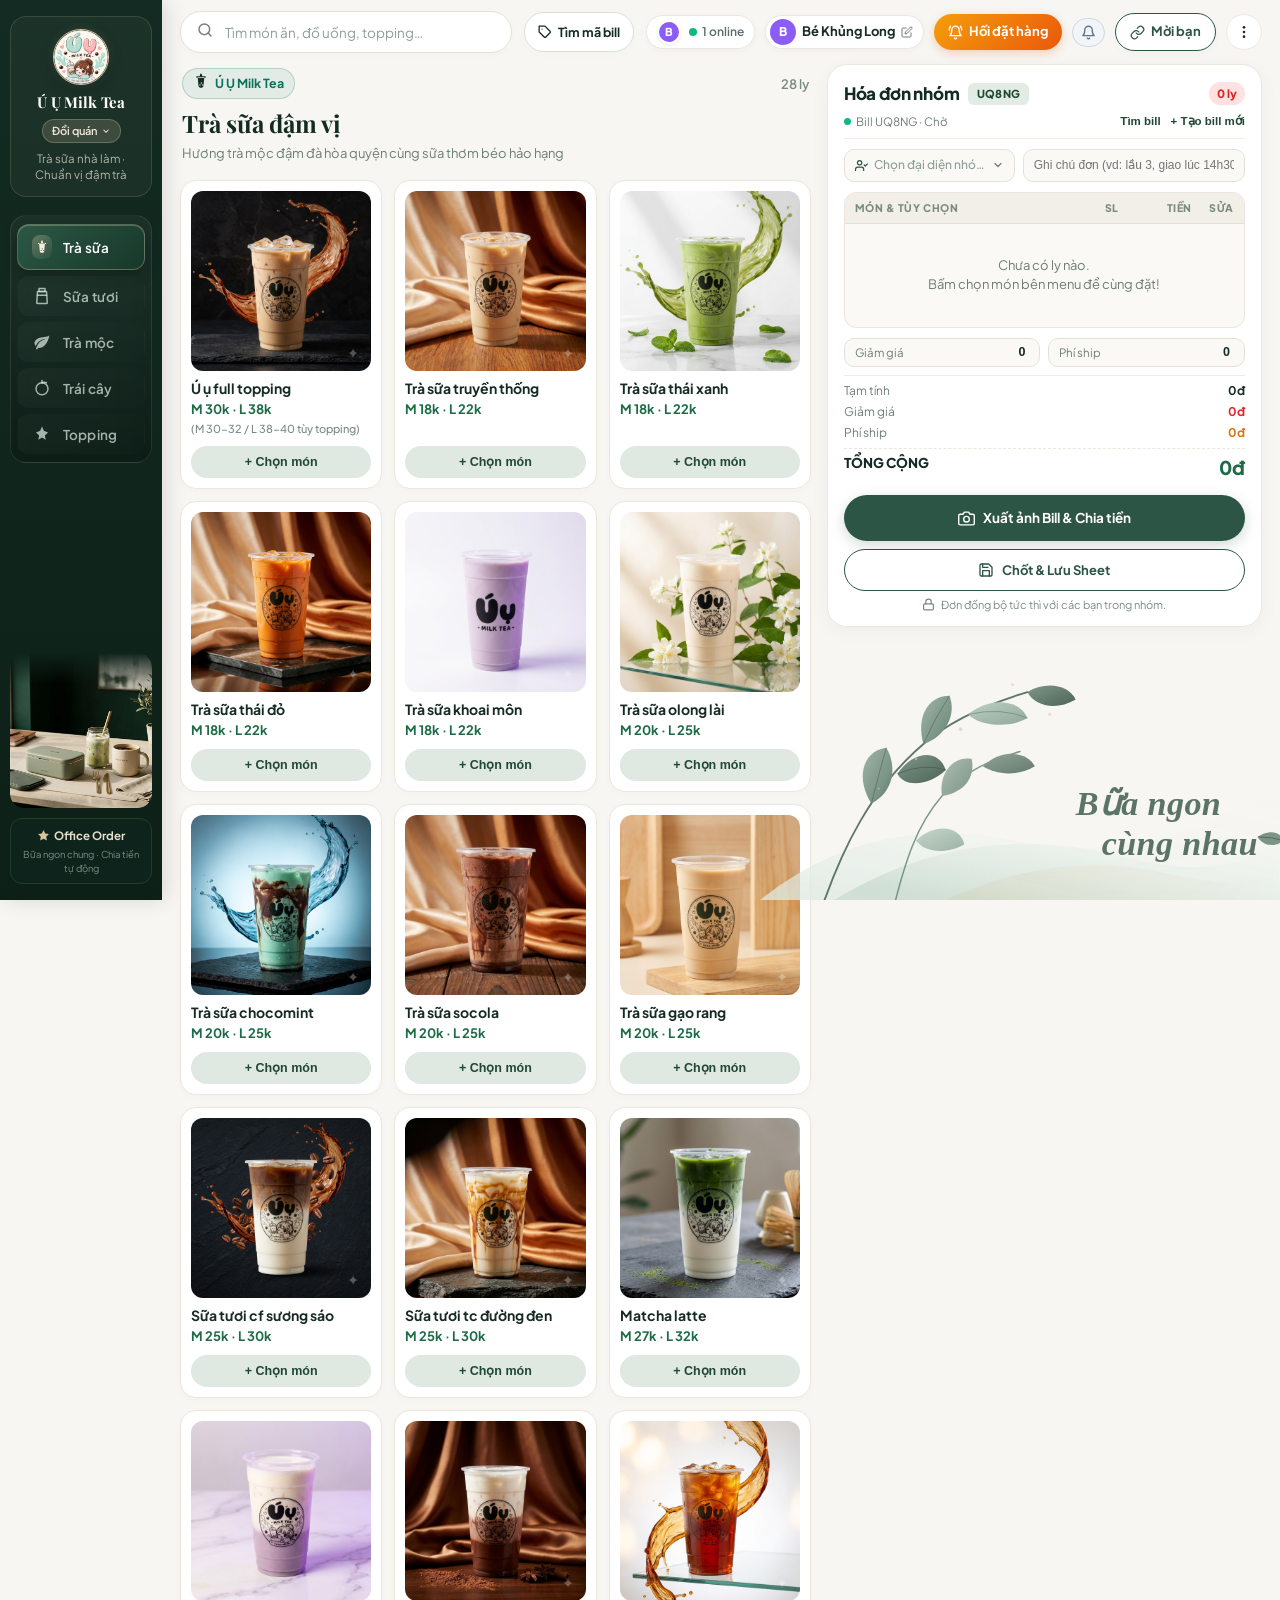
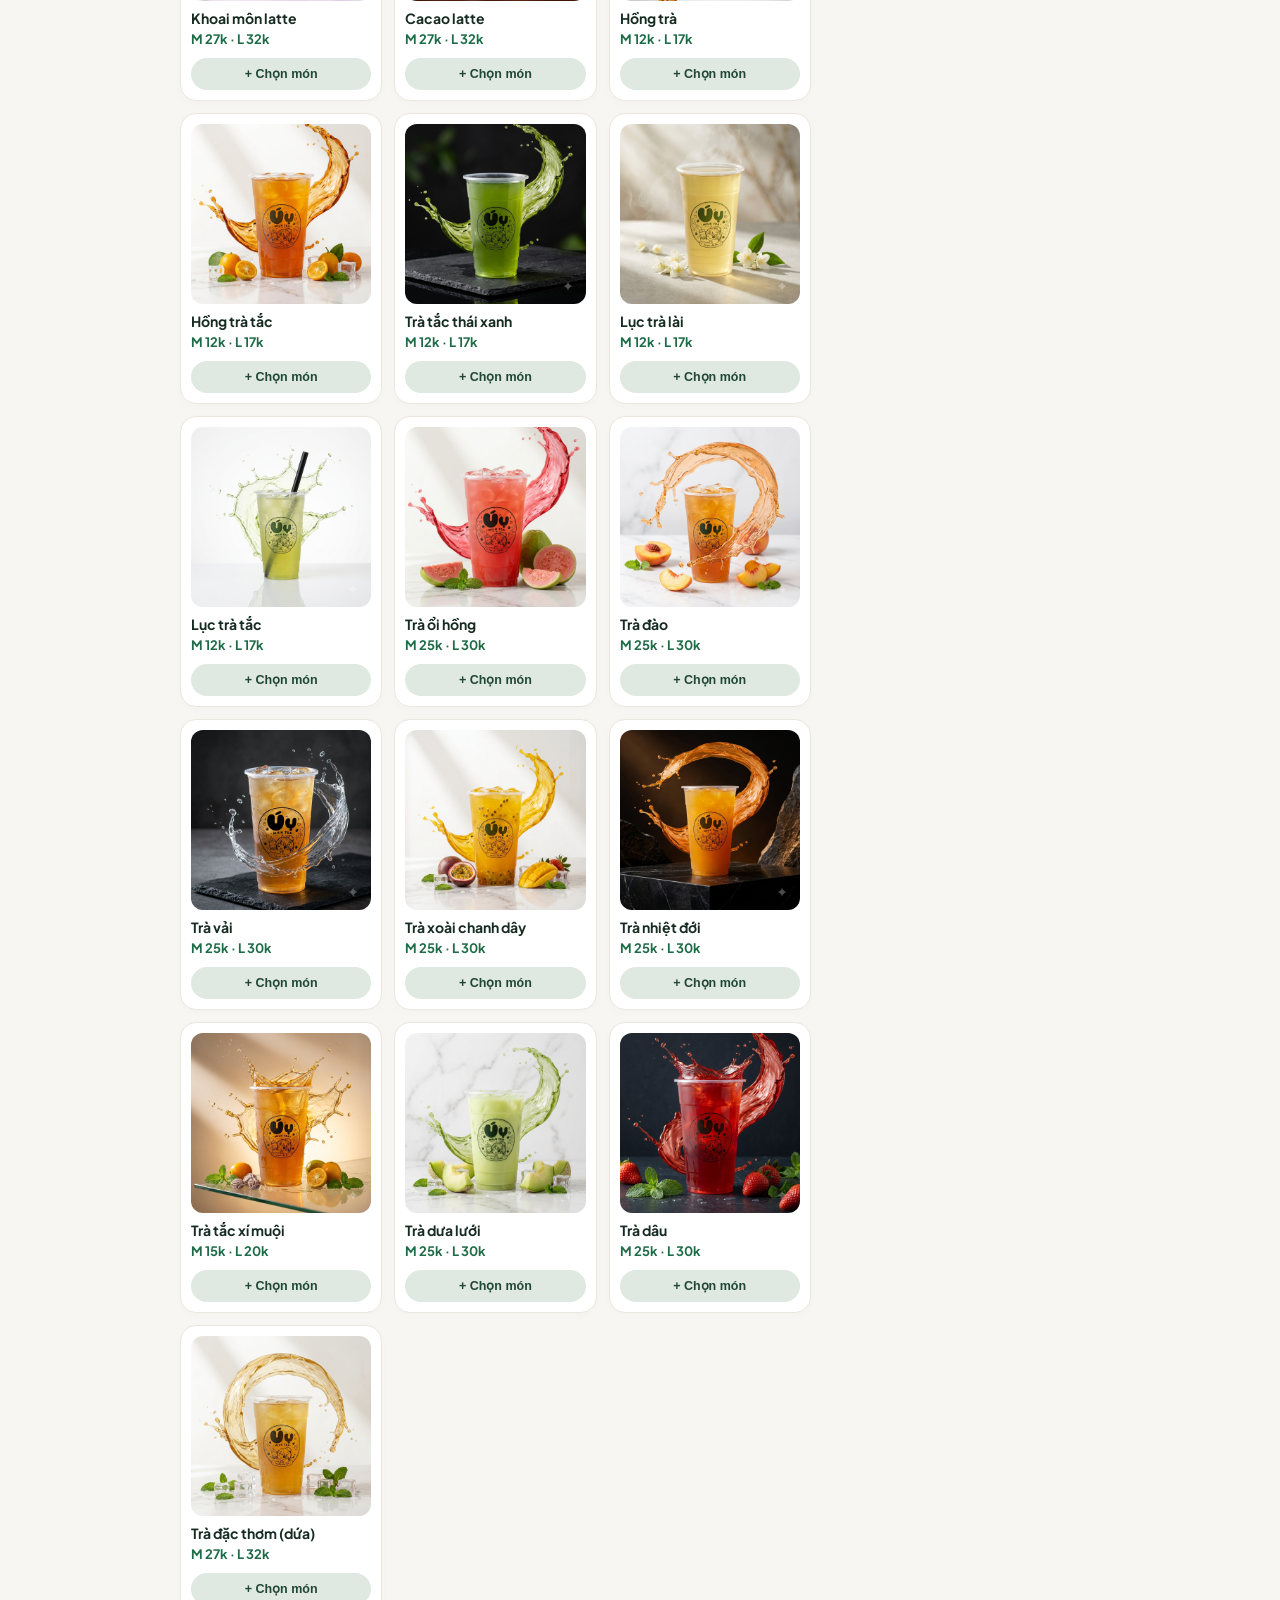
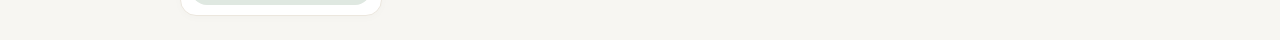
==== pos-live/index.html @ 8ae48e2a "feat(pos-live): stack multiple payment QR codes vertically at large scannable size in bill image" ====
<!doctype html>
<html lang="vi">
<head>
<meta charset="utf-8">
<meta name="viewport" content="width=device-width, initial-scale=1, maximum-scale=1, user-scalable=no, viewport-fit=cover">
<title>Office Order — Đặt Món Chung Nhóm Văn Phòng (Live)</title>
<meta name="description" content="Đặt món văn phòng chung nhóm realtime: cơm trưa, cà phê, trà sữa, chia tiền tự động, xuất hóa đơn ảnh.">
<meta name="theme-color" content="#132B22">
<meta name="mobile-web-app-capable" content="yes">
<meta name="apple-mobile-web-app-capable" content="yes">
<meta name="apple-mobile-web-app-status-bar-style" content="default">
<meta name="apple-mobile-web-app-title" content="Office Order">
<link rel="manifest" href="manifest.webmanifest">
<link rel="apple-touch-icon" sizes="180x180" href="assets/icons/apple-touch-icon.png">
<link rel="icon" href="assets/icons/icon-192.png" sizes="192x192" type="image/png">
<link rel="icon" href="assets/img/opt/logo.webp" type="image/webp">
<link rel="preconnect" href="https://fonts.googleapis.com">
<link rel="preconnect" href="https://fonts.gstatic.com" crossorigin>
<link href="https://fonts.googleapis.com/css2?family=Alex+Brush&family=Playfair+Display:ital,wght@0,600;0,700;1,500;1,600&family=Plus+Jakarta+Sans:wght@400;500;600;700;800&display=swap" rel="stylesheet">
<link rel="stylesheet" href="style.css">
</head>
<body>

<div class="luxury-app-root">
  <!-- 1. LEFT SIDEBAR (Dark Forest Pine Green) -->
  <aside class="luxury-sidebar" id="luxurySidebar">
    <!-- Brand / Real Logo Area -->
    <div class="sidebar-brand" id="btnOpenStoreSidebar" role="button" tabindex="0" title="Đổi quán hoặc tạo quán mới">
      <div class="brand-emblem" id="sidebarBrandEmblem">
        <img src="assets/img/opt/logo.webp" alt="Logo quán" class="real-logo-img" id="sidebarLogoImg">
        <span class="sidebar-emoji-icon" id="sidebarEmojiIcon" style="display:none"><svg width="24" height="24" viewBox="0 0 24 24" fill="none" stroke="currentColor" stroke-width="2" stroke-linecap="round" stroke-linejoin="round"><path d="M3 9l9-7 9 7v11a2 2 0 0 1-2 2H5a2 2 0 0 1-2-2z"/><polyline points="9 22 9 12 15 12 15 22"/></svg></span>
      </div>
      <div class="brand-info-wrap">
        <div class="brand-title-row">
          <span class="brand-name-text" id="sidebarStoreName">Ú Ụ Milk Tea</span>
        </div>
        <div class="brand-actions-row">
          <div class="brand-switch-pill" id="btnBrandSwitchPill" title="Chọn quán khác">
            <span>Đổi quán</span>
            <svg class="brand-switch-caret" width="10" height="10" viewBox="0 0 24 24" fill="none" stroke="currentColor" stroke-width="2.5"><path d="M6 9l6 6 6-6"/></svg>
          </div>
        </div>
        <div class="brand-cursive" id="sidebarStoreTagline">Trà sữa nhà làm</div>
      </div>
    </div>

    <!-- Category Navigation (Vertical Tabs - Topping at the bottom) -->
    <nav class="sidebar-tabs" id="tabs" role="tablist">
      <button class="v-tab is-active" data-cat="trasua" type="button" role="tab">
        <span class="v-tab-icon">
          <svg width="18" height="18" viewBox="0 0 24 24" fill="currentColor">
            <path d="M7 6l1.2 13.2c.1 1.5 1.4 2.8 3 2.8h1.6c1.6 0 2.9-1.3 3-2.8L17 6H7zm7.5 13a1 1 0 1 1 0-2 1 1 0 0 1 0 2zm-4 0a1 1 0 1 1 0-2 1 1 0 0 1 0 2zm2-3a1 1 0 1 1 0-2 1 1 0 0 1 0 2zM5 5h14v2H5V5zm8-4h-2l-1 4h4l-1-4z"/>
          </svg>
        </span>
        <span class="v-tab-text">Trà sữa</span>
      </button>
      <button class="v-tab" data-cat="suatuoi" type="button" role="tab">
        <span class="v-tab-icon">
          <svg width="18" height="18" viewBox="0 0 24 24" fill="none" stroke="currentColor" stroke-width="2" stroke-linecap="round" stroke-linejoin="round">
            <path d="M8 2h8v4H8z"/>
            <path d="M6 6h12l1 15a1 1 0 0 1-1 1H6a1 1 0 0 1-1-1L6 6z"/>
            <line x1="6" y1="11" x2="18" y2="11"/>
          </svg>
        </span>
        <span class="v-tab-text">Sữa tươi</span>
      </button>
      <button class="v-tab" data-cat="tra" type="button" role="tab">
        <span class="v-tab-icon">
          <svg width="18" height="18" viewBox="0 0 24 24" fill="currentColor">
            <path d="M17 8C8 10 5.9 16.17 3.82 21.34L5.71 22l1-2.3A4.49 4.49 0 0 0 8 20C19 20 22 3 22 3c-1 2-8 2.25-13 3.25S2 11.5 2 13.5s1.75 3.75 1.75 3.75C7 8 17 8 17 8z"/>
          </svg>
        </span>
        <span class="v-tab-text">Trà</span>
      </button>
      <button class="v-tab" data-cat="traitraicay" type="button" role="tab">
        <span class="v-tab-icon">
          <svg width="18" height="18" viewBox="0 0 24 24" fill="none" stroke="currentColor" stroke-width="2" stroke-linecap="round" stroke-linejoin="round">
            <circle cx="12" cy="13" r="8"/>
            <path d="M12 5V2"/>
            <path d="M12 5c2-1 4-1 6 0"/>
          </svg>
        </span>
        <span class="v-tab-text">Trái cây</span>
      </button>
      <button class="v-tab" data-cat="topping" type="button" role="tab">
        <span class="v-tab-icon">
          <svg width="18" height="18" viewBox="0 0 24 24" fill="currentColor">
            <path d="M12 2l2.4 5.6L20 10l-4.2 4 1.2 5.8-5-3-5 3 1.2-5.8L4 10l5.6-2.4L12 2z"/>
          </svg>
        </span>
        <span class="v-tab-text">Topping</span>
      </button>
    </nav>

    <!-- Sidebar Bottom Illustration & Promo Badge -->
    <div class="sidebar-bottom-area">
      <div class="sidebar-decor-cup" aria-hidden="true"></div>
      <div class="sidebar-promo-badge">
        <div class="promo-star">
          <svg width="13" height="13" viewBox="0 0 24 24" fill="#D8C49E">
            <polygon points="12 2 15.09 8.26 22 9.27 17 14.14 18.18 21.02 12 17.77 5.82 21.02 7 14.14 2 9.27 8.91 8.26 12 2"/>
          </svg>
          Office Order
        </div>
        <div class="promo-sub">Bữa ngon chung · Chia tiền tự động</div>
      </div>
    </div>
  </aside>

  <!-- 2. MAIN CONTAINER (Top bar + Center Menu + Right Bill + Botanical Art) -->
  <div class="luxury-main-wrapper">
    <!-- Top Bar -->
    <header class="luxury-topbar">
      <div class="topbar-left">
        <!-- Search Pill with SVG lens -->
        <div class="search-pill">
          <span class="search-icon">
            <svg width="16" height="16" viewBox="0 0 24 24" fill="none" stroke="currentColor" stroke-width="2.2" stroke-linecap="round" stroke-linejoin="round">
              <circle cx="11" cy="11" r="8"/>
              <line x1="21" y1="21" x2="16.65" y2="16.65"/>
            </svg>
          </span>
          <input id="search" type="search" placeholder="Tìm món ăn, đồ uống, topping…" autocomplete="off">
        </div>

        <button class="btn-bill-search-top" id="btnTopbarBillSearch" type="button" title="Tìm kiếm &amp; mở nhanh mã bill">
          <svg width="14" height="14" viewBox="0 0 24 24" fill="none" stroke="currentColor" stroke-width="2.2" stroke-linecap="round" stroke-linejoin="round"><path d="M20.59 13.41l-7.17 7.17a2 2 0 0 1-2.83 0L2 12V2h10l8.59 8.59a2 2 0 0 1 0 2.82z"/><line x1="7" y1="7" x2="7.01" y2="7"/></svg>
          <span>Tìm mã bill</span>
        </button>

        <!-- Watercolor leaf & Slogan -->
        <div class="topbar-slogan">
          <svg class="leaf-icon" viewBox="0 0 24 24" fill="currentColor" width="18" height="18">
            <path d="M12 2a10 10 0 1 0 10 10A10 10 0 0 0 12 2zm1 17.93V18a1 1 0 0 1-2 0v-1.07A8.006 8.006 0 0 1 4.07 10H5a1 1 0 0 1 0 2 6 6 0 0 0 6 6v1.93z"/>
          </svg>
          <em>Bữa ngon văn phòng · Đặt món cùng nhau</em>
        </div>
      </div>

      <div class="topbar-right">
        <!-- Presence Avatars -->
        <div class="presence-bar" id="presenceBar" title="Những người đang cùng đặt trong hóa đơn này">
          <div class="presence-avatars" id="presenceAvatars"></div>
          <div class="presence-status">
            <span class="pulse-dot"></span>
            <span id="presenceText">1 online</span>
          </div>
        </div>

        <!-- User Profile Badge (Click to edit name/color) -->
        <button class="profile-badge-btn" id="myProfileBtn" type="button" title="Đổi tên và màu đại diện của bạn">
          <span class="profile-avatar" id="myProfileAvatar">?</span>
          <span class="profile-name" id="myProfileName">Bạn</span>
          <svg class="profile-edit-icon" width="12" height="12" viewBox="0 0 24 24" fill="none" stroke="currentColor" stroke-width="2">
            <path d="M11 4H4a2 2 0 0 0-2 2v14a2 2 0 0 0 2 2h14a2 2 0 0 0 2-2v-7"/>
            <path d="M18.5 2.5a2.121 2.121 0 0 1 3 3L12 15l-4 1 1-4 9.5-9.5z"/>
          </svg>
        </button>

        <!-- Urge Order Broadcast Button -->
        <button class="btn btn-urge-top" id="btnUrgeTopbar" type="button" title="Chọn mẫu thoại & bắn loa hối mọi người chốt đơn gửi chủ quán">
          <svg width="15" height="15" viewBox="0 0 24 24" fill="none" stroke="currentColor" stroke-width="2.2" stroke-linecap="round" stroke-linejoin="round">
            <path d="M18 8A6 6 0 0 0 6 8c0 7-3 9-3 9h18s-3-2-3-9"/>
            <path d="M13.73 21a2 2 0 0 1-3.46 0"/>
            <path d="M2 8c0-2.2.7-4.3 2-6"/>
            <path d="M22 8a10 10 0 0 0-2-6"/>
          </svg>
          <span class="text" id="urgeTopbarText">Hối đặt hàng</span>
        </button>

        <!-- Web Notification Permission Button -->
        <button class="btn btn-notif-top" id="btnNotifTopbar" type="button" title="Bật thông báo trình duyệt khi không mở app">
          <svg width="15" height="15" viewBox="0 0 24 24" fill="none" stroke="currentColor" stroke-width="2.2" stroke-linecap="round" stroke-linejoin="round">
            <path d="M18 8A6 6 0 0 0 6 8c0 7-3 9-3 9h18s-3-2-3-9"/>
            <path d="M13.73 21a2 2 0 0 1-3.46 0"/>
          </svg>
          <span class="notif-top-label" id="notifTopbarText">Bật TB</span>
        </button>

        <!-- Share Bill Link with SVG -->
        <button class="btn btn-share" id="btnShare" type="button" title="Copy link để mời bạn bè cùng chọn món">
          <svg width="15" height="15" viewBox="0 0 24 24" fill="none" stroke="currentColor" stroke-width="2" stroke-linecap="round" stroke-linejoin="round">
            <path d="M10 13a5 5 0 0 0 7.54.54l3-3a5 5 0 0 0-7.07-7.07l-1.72 1.71"/>
            <path d="M14 11a5 5 0 0 0-7.54-.54l-3 3a5 5 0 0 0 7.07 7.07l1.71-1.71"/>
          </svg>
          <span class="text">Mời bạn</span>
        </button>

        <!-- More Actions menu -->
        <div class="menu-dropdown">
          <button class="btn btn-icon ghost" id="btnMoreMenu" type="button" title="Tùy chọn khác">
            <svg width="16" height="16" viewBox="0 0 24 24" fill="currentColor">
              <circle cx="12" cy="5" r="2"/><circle cx="12" cy="12" r="2"/><circle cx="12" cy="19" r="2"/>
            </svg>
          </button>
          <div class="dropdown-panel" id="moreDropdown" hidden>
            <button class="dropdown-item" id="btnMenuEditCurrentStore" type="button">
              <svg width="15" height="15" viewBox="0 0 24 24" fill="none" stroke="currentColor" stroke-width="2" stroke-linecap="round" stroke-linejoin="round" style="vertical-align:-2px;margin-right:6px;"><circle cx="12" cy="12" r="3"/><path d="M19.4 15a1.65 1.65 0 0 0 .33 1.82l.06.06a2 2 0 0 1 0 2.83 2 2 0 0 1-2.83 0l-.06-.06a1.65 1.65 0 0 0-1.82-.33 1.65 1.65 0 0 0-1 1.51V21a2 2 0 0 1-2 2 2 2 0 0 1-2-2v-.09A1.65 1.65 0 0 0 9 19.4a1.65 1.65 0 0 0-1.82.33l-.06.06a2 2 0 0 1-2.83 0 2 2 0 0 1 0-2.83l.06-.06a1.65 1.65 0 0 0 .33-1.82 1.65 1.65 0 0 0-1.51-1H3a2 2 0 0 1-2-2 2 2 0 0 1 2-2h.09A1.65 1.65 0 0 0 4.6 9a1.65 1.65 0 0 0-.33-1.82l-.06-.06a2 2 0 0 1 0-2.83 2 2 0 0 1 2.83 0l.06.06a1.65 1.65 0 0 0 1.82.33H9a1.65 1.65 0 0 0 1-1.51V3a2 2 0 0 1 2-2 2 2 0 0 1 2 2v.09a1.65 1.65 0 0 0 1 1.51 1.65 1.65 0 0 0 1.82-.33l.06-.06a2 2 0 0 1 2.83 0 2 2 0 0 1 0 2.83l-.06.06a1.65 1.65 0 0 0-.33 1.82V9a1.65 1.65 0 0 0 1.51 1H21a2 2 0 0 1 2 2 2 2 0 0 1-2 2h-.09a1.65 1.65 0 0 0-1.51 1z"/></svg>
              Cài đặt quán đang chọn
            </button>
            <button class="dropdown-item" id="btnMenuStores" type="button">
              <svg width="15" height="15" viewBox="0 0 24 24" fill="none" stroke="currentColor" stroke-width="2" stroke-linecap="round" stroke-linejoin="round" style="vertical-align:-2px;margin-right:6px;"><path d="M3 9l9-7 9 7v11a2 2 0 0 1-2 2H5a2 2 0 0 1-2-2z"/><polyline points="9 22 9 12 15 12 15 22"/></svg>
              Quán & Menu yêu thích
            </button>
            <button class="dropdown-item" id="btnMenuNew" type="button">
              <svg width="15" height="15" viewBox="0 0 24 24" fill="none" stroke="currentColor" stroke-width="2.2" stroke-linecap="round" stroke-linejoin="round" style="vertical-align:-2px;margin-right:6px;"><line x1="12" y1="5" x2="12" y2="19"/><line x1="5" y1="12" x2="19" y2="12"/></svg>
              Tạo bill mới
            </button>
            <button class="dropdown-item" id="btnMenuFindBill" type="button">
              <svg width="15" height="15" viewBox="0 0 24 24" fill="none" stroke="currentColor" stroke-width="2" stroke-linecap="round" stroke-linejoin="round" style="vertical-align:-2px;margin-right:6px;"><circle cx="11" cy="11" r="8"/><line x1="21" y1="21" x2="16.65" y2="16.65"/></svg>
              Tìm / Mở mã bill
            </button>
            <button class="dropdown-item" id="btnMenuHistory" type="button">
              <svg width="15" height="15" viewBox="0 0 24 24" fill="none" stroke="currentColor" stroke-width="2" stroke-linecap="round" stroke-linejoin="round" style="vertical-align:-2px;margin-right:6px;"><circle cx="12" cy="12" r="10"/><polyline points="12 6 12 12 16 14"/></svg>
              Lịch sử đơn máy này
            </button>
            <button class="dropdown-item" id="btnMenuNotifPerm" type="button">
              <svg width="15" height="15" viewBox="0 0 24 24" fill="none" stroke="currentColor" stroke-width="2" stroke-linecap="round" stroke-linejoin="round" style="vertical-align:-2px;margin-right:6px;"><path d="M18 8A6 6 0 0 0 6 8c0 7-3 9-3 9h18s-3-2-3-9"/><path d="M13.73 21a2 2 0 0 1-3.46 0"/></svg>
              <span id="menuNotifPermText">Bật thông báo ngoài app</span>
            </button>
            <button class="dropdown-item" id="btnMenuInstallPwa" type="button" hidden>
              <svg width="15" height="15" viewBox="0 0 24 24" fill="none" stroke="currentColor" stroke-width="2" stroke-linecap="round" stroke-linejoin="round" style="vertical-align:-2px;margin-right:6px;"><path d="M21 15v4a2 2 0 0 1-2 2H5a2 2 0 0 1-2-2v-4"/><polyline points="7 10 12 15 17 10"/><line x1="12" y1="15" x2="12" y2="3"/></svg>
              Cài đặt ứng dụng (PWA)
            </button>
          </div>
        </div>
      </div>
    </header>

    <!-- Content Row: Center Menu + Right Bill -->
    <div class="luxury-content-row">
      <!-- Center: Menu Area -->
      <section class="menu-content-area">
        <div class="cat-header-banner">
          <div>
            <div class="store-current-pill" id="btnOpenStoreBanner" role="button" tabindex="0" title="Bấm để xem danh sách quán">
              <span class="store-pill-emoji" id="bannerStoreEmoji"><svg width="15" height="15" viewBox="0 0 24 24" fill="currentColor"><path d="M7 6l1.2 13.2c.1 1.5 1.4 2.8 3 2.8h1.6c1.6 0 2.9-1.3 3-2.8L17 6H7zm7.5 13a1 1 0 1 1 0-2 1 1 0 0 1 0 2zm-4 0a1 1 0 1 1 0-2 1 1 0 0 1 0 2zm2-3a1 1 0 1 1 0-2 1 1 0 0 1 0 2zM5 5h14v2H5V5zm8-4h-2l-1 4h4l-1-4z"/></svg></span>
              <span class="store-pill-title" id="bannerStoreName">Ú Ụ Milk Tea</span>
            </div>
            <h2 id="currentCatTitle">Trà sữa đậm vị</h2>
            <p class="cat-sub" id="currentCatSub">Hương trà mộc đậm đà hòa quyện cùng sữa thơm béo hảo hạng</p>
          </div>
          <div class="cat-header-actions">
            <span class="cat-count-badge" id="currentCatCount">9 món</span>
          </div>
        </div>

        <div class="products-grid" id="productGrid"></div>
      </section>

      <!-- Right: Live Group Order Bill -->
      <aside class="cart-section" id="cartSection">
        <div class="cart-drawer-handle" id="cartDrawerHandle"></div>
        
        <div class="cart-header">
          <div class="cart-title-row">
            <h2>Hóa đơn nhóm</h2>
            <span class="order-code-badge" id="orderCode" title="Bấm để sao chép mã bill hoặc tìm bill khác">U-MỚI</span>
            <span class="cup-count-badge" id="cupCountBadge">0 ly</span>
          </div>
          <div class="cart-sub-row">
            <span class="live-indicator"><span class="dot-live"></span> <span id="syncSt">Realtime</span></span>
            <div class="cart-sub-actions">
              <button class="btn-text-sm" id="btnCartFindBill" type="button">Tìm bill</button>
              <button class="btn-text-sm" id="btnNewInline" type="button">+ Tạo bill mới</button>
            </div>
          </div>
        </div>

        <!-- Inputs: Host Name (Checkbox Dropdown of Participants) & Order Note -->
        <div class="cart-meta-bar">
          <div class="host-dropdown-wrap" id="hostDropdownWrap">
            <input id="customer" type="hidden" value="">
            <button type="button" class="host-dropdown-btn" id="hostDropdownBtn" title="Chọn người đại diện nhận hàng từ danh sách người tham gia">
              <span class="host-dropdown-icon">
                <svg width="13" height="13" viewBox="0 0 24 24" fill="none" stroke="currentColor" stroke-width="2.2" stroke-linecap="round" stroke-linejoin="round"><path d="M16 21v-2a4 4 0 0 0-4-4H5a4 4 0 0 0-4 4v2"/><circle cx="8.5" cy="7" r="4"/><polyline points="17 11 19 13 23 9"/></svg>
              </span>
              <span class="host-dropdown-label is-placeholder" id="hostDropdownLabel">Chọn đại diện nhóm…</span>
              <svg class="host-dropdown-caret" width="12" height="12" viewBox="0 0 24 24" fill="none" stroke="currentColor" stroke-width="2.4" stroke-linecap="round" stroke-linejoin="round"><polyline points="6 9 12 15 18 9"/></svg>
            </button>
            <div class="host-dropdown-panel" id="hostDropdownPanel" hidden>
              <div class="host-dropdown-head">
                <strong id="hostDropdownTitle">Chọn người đại diện nhận đơn</strong>
                <span id="hostDropdownSub">Tồn tại duy nhất 1 người đại diện</span>
              </div>
              <div class="host-participants-list" id="hostParticipantsList"></div>
            </div>
          </div>
          <input id="orderNote" type="text" placeholder="Ghi chú đơn (vd: lầu 3, giao lúc 14h30)…" autocomplete="off">
        </div>

        <!-- Host Permission & Payment Action Strip -->
        <div class="host-tools-bar" id="hostToolsBar" hidden>
          <span class="order-status-pill" id="orderSubmittedBadge">
            <svg width="12" height="12" viewBox="0 0 24 24" fill="none" stroke="currentColor" stroke-width="2.2" stroke-linecap="round" stroke-linejoin="round"><circle cx="12" cy="12" r="10"/><polyline points="12 6 12 12 16 14"/></svg>
            <span id="orderSubmittedBadgeText">Đang đặt món</span>
          </span>
          <div class="host-tools-actions" id="hostOnlyActions" hidden>
            <button type="button" class="btn-host-tool" id="btnOpenHostQr" title="Thêm hoặc sửa mã QR thanh toán của đại diện">
              <svg width="13" height="13" viewBox="0 0 24 24" fill="none" stroke="currentColor" stroke-width="2.2" stroke-linecap="round" stroke-linejoin="round"><rect x="3" y="3" width="7" height="7"/><rect x="14" y="3" width="7" height="7"/><rect x="3" y="14" width="7" height="7"/><rect x="14" y="14" width="3" height="3"/><line x1="21" y1="14" x2="21" y2="21"/><line x1="14" y1="21" x2="21" y2="21"/></svg>
              <span id="btnHostQrLabel">Thêm QR</span>
            </button>
            <button type="button" class="btn-host-tool btn-host-pay-list" id="btnTogglePayTracker" hidden title="Đánh dấu thành viên nào đã trả / chưa trả tiền">
              <svg width="13" height="13" viewBox="0 0 24 24" fill="none" stroke="currentColor" stroke-width="2.2" stroke-linecap="round" stroke-linejoin="round"><polyline points="9 11 12 14 22 4"/><path d="M21 12v7a2 2 0 0 1-2 2H5a2 2 0 0 1-2-2V5a2 2 0 0 1 2-2h11"/></svg>
              <span id="btnPayTrackerLabel">Thu tiền (0/0)</span>
            </button>
            <button type="button" class="btn-host-tool btn-host-pay" id="btnOpenUrgePay" hidden title="Hối các thành viên chưa trả tiền">
              <svg width="13" height="13" viewBox="0 0 24 24" fill="none" stroke="currentColor" stroke-width="2.2" stroke-linecap="round" stroke-linejoin="round"><path d="M12 1v22"/><path d="M17 5H9.5a3.5 3.5 0 0 0 0 7h5a3.5 3.5 0 0 1 0 7H6"/></svg>
              <span id="btnUrgePayLabel">Hối trả tiền</span>
            </button>
          </div>
          <button type="button" class="btn-host-tool btn-member-view-qr" id="btnViewHostQrsMember" hidden title="Xem &amp; quét mã QR chuyển khoản của đại diện">
            <svg width="13" height="13" viewBox="0 0 24 24" fill="none" stroke="currentColor" stroke-width="2.2" stroke-linecap="round" stroke-linejoin="round"><rect x="3" y="3" width="7" height="7"/><rect x="14" y="3" width="7" height="7"/><rect x="3" y="14" width="7" height="7"/><rect x="14" y="14" width="3" height="3"/><line x1="21" y1="14" x2="21" y2="21"/><line x1="14" y1="21" x2="21" y2="21"/></svg>
            <span id="btnMemberQrLabel">Xem QR đại diện</span>
          </button>
        </div>

        <!-- Inline Quick Member Payment Status Tracker (Host marks Paid/Unpaid directly) -->
        <div class="host-pay-tracker" id="hostPayTracker" hidden>
          <div class="host-pay-tracker-head">
            <span>Đánh dấu thành viên đã chuyển khoản</span>
            <button type="button" class="btn-text-sm" id="btnClosePayTracker">Thu gọn</button>
          </div>
          <div class="host-pay-tracker-list" id="hostPayTrackerList"></div>
        </div>

        <!-- Single-Line 10-Item Viewport Container -->
        <div class="cart-viewport">
          <div class="cart-table-head">
            <span class="th-item">MÓN &amp; TÙY CHỌN</span>
            <span class="th-qty">SL</span>
            <span class="th-price">TIỀN</span>
            <span class="th-act" id="cartTableActHead">SỬA</span>
          </div>
          <ul class="cart-items" id="cartItems"></ul>
        </div>

        <!-- Summary & Adjustments (Discount and Ship separated into distinct lines) -->
        <div class="cart-summary">
          <div class="summary-inputs">
            <label class="sum-input-box">
              <span>Giảm giá</span>
              <input id="discount" type="text" value="0" inputmode="numeric" autocomplete="off">
            </label>
            <label class="sum-input-box">
              <span>Phí ship</span>
              <input id="shipFee" type="text" value="0" inputmode="numeric" autocomplete="off">
            </label>
          </div>

          <div class="summary-totals">
            <div class="sum-line">
              <span>Tạm tính</span>
              <b id="subTotal">0đ</b>
            </div>
            <div class="sum-line discount-line">
              <span>Giảm giá</span>
              <b id="discountVal">0đ</b>
            </div>
            <div class="sum-line ship-line">
              <span>Phí ship</span>
              <b id="shipFeeVal">0đ</b>
            </div>
            <div class="sum-line grand-total">
              <span>TỔNG CỘNG</span>
              <b id="grandTotal">0đ</b>
            </div>
          </div>
        </div>

        <!-- Primary Action Buttons with SVGs -->
        <div class="cart-actions">
          <button class="btn btn-export-image" id="btnExportImage" type="button">
            <svg width="17" height="17" viewBox="0 0 24 24" fill="none" stroke="currentColor" stroke-width="2" stroke-linecap="round" stroke-linejoin="round">
              <path d="M23 19a2 2 0 0 1-2 2H3a2 2 0 0 1-2-2V8a2 2 0 0 1 2-2h4l2-3h6l2 3h4a2 2 0 0 1 2 2z"/>
              <circle cx="12" cy="13" r="4"/>
            </svg>
            Xuất ảnh Bill & Chia tiền
          </button>
          <button class="btn btn-save-sheet" id="btnSave" type="button">
            <svg width="16" height="16" viewBox="0 0 24 24" fill="none" stroke="currentColor" stroke-width="2" stroke-linecap="round" stroke-linejoin="round">
              <path d="M19 21H5a2 2 0 0 1-2-2V5a2 2 0 0 1 2-2h11l5 5v11a2 2 0 0 1-2 2z"/>
              <polyline points="17 21 17 13 7 13 7 21"/>
              <polyline points="7 3 7 8 15 8"/>
            </svg>
            <span id="btnSaveText">Chốt &amp; Lưu Sheet</span>
          </button>
        </div>
        <p class="status-hint" id="saveMsg">
          <svg width="13" height="13" viewBox="0 0 24 24" fill="none" stroke="currentColor" stroke-width="2.2" stroke-linecap="round" stroke-linejoin="round" style="vertical-align:-2px;margin-right:4px;"><rect x="3" y="11" width="18" height="11" rx="2" ry="2"/><path d="M7 11V7a5 5 0 0 1 10 0v4"/></svg>
          Đơn đồng bộ tức thì với các bạn trong nhóm.
        </p>

        <!-- Hidden system fields for sheet compatibility -->
        <input type="hidden" id="channel" value="Ship">
        <input type="hidden" id="payMethod" value="Chuyển khoản">
        <input type="checkbox" id="syncOn" checked style="display:none">
      </aside>
    </div>

    <!-- Botanical Watercolor Illustration Filling the Background Bottom-Right -->
    <div class="page-botanical-bg" aria-hidden="true">
      <img src="assets/img/opt/botanical-bg.svg" alt="" loading="lazy">
    </div>
  </div>
</div>

<!-- FLOATING CART BAR (MOBILE ONLY) -->
<div class="mobile-cart-bar" id="mobileCartBar">
  <div class="m-cart-info" id="mobileCartToggle">
    <span class="m-cart-icon">
      <svg width="22" height="22" viewBox="0 0 24 24" fill="currentColor">
        <path d="M7 6l1.2 13.2c.1 1.5 1.4 2.8 3 2.8h1.6c1.6 0 2.9-1.3 3-2.8L17 6H7zm7.5 13a1 1 0 1 1 0-2 1 1 0 0 1 0 2zm-4 0a1 1 0 1 1 0-2 1 1 0 0 1 0 2zm2-3a1 1 0 1 1 0-2 1 1 0 0 1 0 2zM5 5h14v2H5V5zm8-4h-2l-1 4h4l-1-4z"/>
      </svg>
    </span>
    <div class="m-cart-text">
      <b id="mobileCartTotal">0đ</b>
      <span id="mobileCartCount">0 ly</span>
    </div>
  </div>
  <div class="m-cart-actions">
    <button class="btn m-urge-btn" id="mobileUrgeBtn" type="button" title="Hối chốt đơn">
      <svg width="14" height="14" viewBox="0 0 24 24" fill="none" stroke="currentColor" stroke-width="2.3" stroke-linecap="round" stroke-linejoin="round"><path d="M18 8A6 6 0 0 0 6 8c0 7-3 9-3 9h18s-3-2-3-9"/><path d="M13.73 21a2 2 0 0 1-3.46 0"/></svg>
      <span id="mobileUrgeText">Hối</span>
    </button>
    <button class="btn btn-primary m-cart-btn" id="mobileOpenCartBtn" type="button">
      Xem bill
      <svg width="14" height="14" viewBox="0 0 24 24" fill="none" stroke="currentColor" stroke-width="2.5" stroke-linecap="round" stroke-linejoin="round" style="vertical-align:-2px;margin-left:2px;"><polyline points="18 15 12 9 6 15"/></svg>
    </button>
  </div>
</div>

<!-- BACKDROP FOR MOBILE DRAWER -->
<div class="drawer-backdrop" id="drawerBackdrop"></div>

<!-- MODAL 1: CUSTOMIZE DRINK (BOTTOM SHEET / MODAL) -->
<div class="modal" id="itemModal" hidden>
  <div class="modal-box item-customizer">
    <div class="modal-head">
      <div>
        <h3 id="modalDrinkName">Trà sữa Ú Ụ</h3>
        <p class="modal-sub" id="modalDrinkSub">Tùy chọn ly của bạn</p>
      </div>
      <button class="btn-close" id="btnCloseItemModal" type="button" aria-label="Đóng">
        <svg width="16" height="16" viewBox="0 0 24 24" fill="none" stroke="currentColor" stroke-width="2.5" stroke-linecap="round" stroke-linejoin="round"><line x1="18" y1="6" x2="6" y2="18"/><line x1="6" y1="6" x2="18" y2="18"/></svg>
      </button>
    </div>

    <div class="modal-body customizer-body">
      <!-- Tên người uống -->
      <div class="cust-section">
        <label class="cust-label" id="custDrinkerLabel">Ly của ai?</label>
        <input class="cust-input" id="custDrinkerName" type="text" placeholder="Tên bạn (vd: Minh, Tuấn, Vy)...">
      </div>

      <!-- Chọn Size -->
      <div class="cust-section" id="custSizeSection">
        <label class="cust-label" id="custSizeLabel">Chọn Size</label>
        <div class="size-card-group" id="custSizeGroup">
          <button class="size-card is-active" type="button" data-size="M" id="btnSizeM">
            <span class="size-card-name">Size M</span>
            <span class="size-card-price">18.000đ</span>
          </button>
          <button class="size-card" type="button" data-size="L" id="btnSizeL">
            <span class="size-card-name">Size L</span>
            <span class="size-card-price">22.000đ</span>
          </button>
        </div>
      </div>

      <!-- Lượng đường -->
      <div class="cust-section" id="custSugarSection">
        <label class="cust-label">Mức đường</label>
        <div class="chips-group" id="custSugarGroup">
          <button class="chip-btn is-active" type="button" data-sugar="100%">100% (bình thường)</button>
          <button class="chip-btn" type="button" data-sugar="70%">70% đường</button>
          <button class="chip-btn" type="button" data-sugar="50%">50% đường</button>
          <button class="chip-btn" type="button" data-sugar="30%">30% đường</button>
          <button class="chip-btn" type="button" data-sugar="Không đường">Không đường (0%)</button>
        </div>
      </div>

      <!-- Mức đá -->
      <div class="cust-section" id="custIceSection">
        <label class="cust-label">Lượng đá</label>
        <div class="chips-group" id="custIceGroup">
          <button class="chip-btn is-active" type="button" data-ice="Nhiều đá">Nhiều đá (chuẩn)</button>
          <button class="chip-btn" type="button" data-ice="Ít đá">Ít đá</button>
          <button class="chip-btn" type="button" data-ice="Không đá">Không đá</button>
          <button class="chip-btn" type="button" data-ice="Đá riêng">Đá để riêng</button>
        </div>
      </div>

      <!-- Chọn Topping (Compact card grid) -->
      <div class="cust-section" id="custToppingSection">
        <label class="cust-label">Thêm Topping</label>
        <div class="toppings-chip-grid" id="custToppingsGrid"></div>
      </div>

      <!-- Ghi chú cho món -->
      <div class="cust-section" id="custNoteSection">
        <label class="cust-label" id="custNoteLabel">Ghi chú món</label>
        <div class="note-chips-group" id="custNoteChipsGroup" style="display:none"></div>
        <input class="cust-input" id="custItemNote" type="text" placeholder="Ghi chú thêm cho món này…">
      </div>
    </div>

    <div class="modal-footer">
      <div class="modal-price-preview">
        <span>Tổng món này:</span>
        <strong id="modalItemPrice">0đ</strong>
      </div>
      <button class="btn btn-primary btn-add-cart" id="btnConfirmItem" type="button">
        Thêm vào bill nhóm
      </button>
    </div>
  </div>
</div>

<!-- MODAL 2: USER PROFILE (NAME & COLOR) -->
<div class="modal" id="profileModal" hidden>
  <div class="modal-box modal-sm">
    <div class="modal-head">
      <h3>Hồ sơ của bạn</h3>
      <button class="btn-close" id="btnCloseProfileModal" type="button" aria-label="Đóng">
        <svg width="16" height="16" viewBox="0 0 24 24" fill="none" stroke="currentColor" stroke-width="2.5" stroke-linecap="round" stroke-linejoin="round"><line x1="18" y1="6" x2="6" y2="18"/><line x1="6" y1="6" x2="18" y2="18"/></svg>
      </button>
    </div>
    <div class="modal-body">
      <div class="profile-preview-box">
        <div class="large-avatar" id="profilePreviewAvatar">M</div>
        <div class="profile-preview-info">
          <strong id="profilePreviewName">Bạn</strong>
          <span>Màu đại diện trong bill chung</span>
        </div>
      </div>
      <label class="cust-label" for="inputProfileName">Tên hiển thị của bạn</label>
      <input class="cust-input" id="inputProfileName" type="text" placeholder="Nhập tên của bạn…" maxlength="25">

      <label class="cust-label" style="margin-top:14px">Chọn màu đại diện</label>
      <div class="palette-grid" id="paletteGrid"></div>
    </div>
    <div class="modal-footer">
      <button class="btn ghost" id="btnCancelProfile" type="button">Hủy</button>
      <button class="btn btn-primary" id="btnSaveProfile" type="button">Lưu thông tin</button>
    </div>
  </div>
</div>

<!-- MODAL 3: EXPORT BILL IMAGE & SPLIT BILL -->
<div class="modal" id="imageExportModal" hidden>
  <div class="modal-box modal-lg">
    <div class="modal-head">
      <div>
        <h3>
          <svg width="20" height="20" viewBox="0 0 24 24" fill="none" stroke="currentColor" stroke-width="2" stroke-linecap="round" stroke-linejoin="round" style="vertical-align:-3px;margin-right:6px;"><path d="M23 19a2 2 0 0 1-2 2H3a2 2 0 0 1-2-2V8a2 2 0 0 1 2-2h4l2-3h6l2 3h4a2 2 0 0 1 2 2z"/><circle cx="12" cy="13" r="4"/></svg>
          Hóa Đơn Nhóm & Chia Tiền
        </h3>
        <p class="modal-sub">Ảnh sắc nét gửi Zalo/Messenger — nhiều mã QR tự xếp dọc khổ lớn để dễ quét</p>
      </div>
      <button class="btn-close" id="btnCloseImageModal" type="button" aria-label="Đóng">
        <svg width="16" height="16" viewBox="0 0 24 24" fill="none" stroke="currentColor" stroke-width="2.5" stroke-linecap="round" stroke-linejoin="round"><line x1="18" y1="6" x2="6" y2="18"/><line x1="6" y1="6" x2="18" y2="18"/></svg>
      </button>
    </div>
    <div class="modal-body export-canvas-body">
      <!-- Toolbar điều khiển chia tiền & ảnh -->
      <div class="split-controls-bar">
        <button class="btn btn-toggle-split" id="btnToggleSplitHtml" type="button">
          <svg width="15" height="15" viewBox="0 0 24 24" fill="none" stroke="currentColor" stroke-width="2" stroke-linecap="round" stroke-linejoin="round" style="vertical-align:-2px;margin-right:6px;"><path d="M12 1v22"/><path d="M17 5H9.5a3.5 3.5 0 0 0 0 7h5a3.5 3.5 0 0 1 0 7H6"/></svg>
          <span id="btnToggleSplitText">Xem Bảng chia tiền từng bạn</span>
        </button>
        <div class="split-toolbar-right">
          <button type="button" class="btn btn-sm btn-quick-qr" id="btnQuickHostQr" hidden title="Thêm hoặc sửa mã QR để hiện vào ảnh bill">
            <svg width="14" height="14" viewBox="0 0 24 24" fill="none" stroke="currentColor" stroke-width="2.2" stroke-linecap="round" stroke-linejoin="round" style="vertical-align:-2px;margin-right:4px;"><rect x="3" y="3" width="7" height="7"/><rect x="14" y="3" width="7" height="7"/><rect x="3" y="14" width="7" height="7"/><rect x="14" y="14" width="3" height="3"/><line x1="21" y1="14" x2="21" y2="21"/><line x1="14" y1="21" x2="21" y2="21"/></svg>
            <span id="btnQuickHostQrText">Thêm QR vào ảnh</span>
          </button>
          <label class="chk-split-canvas-label" title="Vẽ bảng chia tiền trực tiếp vào ảnh PNG">
            <input type="checkbox" id="chkIncludeSplitInCanvas" checked>
            <span>Kèm bảng chia tiền vào ảnh</span>
          </label>
        </div>
      </div>

      <!-- Phần HTML Bảng chia tiền từng bạn -->
      <div id="splitBillHtmlSection" class="split-bill-html-section" hidden>
        <div class="split-bill-card">
          <div class="split-bill-header">
            <div class="split-bill-title">
              <span class="split-bill-icon">
                <svg width="16" height="16" viewBox="0 0 24 24" fill="none" stroke="#0A7259" stroke-width="2.2" stroke-linecap="round" stroke-linejoin="round"><circle cx="12" cy="12" r="10"/><path d="M16 8h-6a2 2 0 1 0 0 4h4a2 2 0 1 1 0 4H8"/><path d="M12 18V6"/></svg>
              </span>
              <strong>BẢNG CHIA TIỀN &amp; TRẠNG THÁI</strong>
              <span class="split-bill-badge" id="splitPersonCount">0 người</span>
            </div>
            <div class="split-header-actions">
              <button type="button" class="btn btn-sm btn-urge-pay-inline" id="btnModalUrgePay" hidden title="Hối các bạn chưa trả tiền">
                <svg width="13" height="13" viewBox="0 0 24 24" fill="none" stroke="currentColor" stroke-width="2.2" stroke-linecap="round" stroke-linejoin="round" style="vertical-align:-2px;margin-right:4px;"><polygon points="11 5 6 9 2 9 2 15 6 15 11 19 11 5"/><path d="M19.07 4.93a10 10 0 0 1 0 14.14"/><path d="M15.54 8.46a5 5 0 0 1 0 7.07"/></svg>
                Hối trả tiền
              </button>
              <button type="button" class="btn btn-sm btn-copy-split" id="btnCopySplitText" title="Sao chép bảng chia tiền dạng tin nhắn văn bản để gửi vào nhóm chat">
                <svg width="13" height="13" viewBox="0 0 24 24" fill="none" stroke="currentColor" stroke-width="2" stroke-linecap="round" stroke-linejoin="round" style="vertical-align:-1px;margin-right:4px;"><rect x="9" y="9" width="13" height="13" rx="2" ry="2"/><path d="M5 15H4a2 2 0 0 1-2-2V4a2 2 0 0 1 2-2h9a2 2 0 0 1 2 2v1"/></svg>
                Sao chép tin nhắn
              </button>
            </div>
          </div>
          <div class="split-bill-table-wrap">
            <div id="splitBillHtmlList" class="split-bill-rows"></div>
          </div>
        </div>
      </div>

      <!-- Khung hiển thị Canvas Ảnh Bill -->
      <div class="canvas-scroll-wrapper">
        <canvas id="billCanvas"></canvas>
      </div>
    </div>
    <div class="modal-footer export-actions">
      <button class="btn btn-copy-image" id="btnCopyImage" type="button">
        <svg width="15" height="15" viewBox="0 0 24 24" fill="none" stroke="currentColor" stroke-width="2" stroke-linecap="round" stroke-linejoin="round" style="vertical-align:-2px;margin-right:6px;"><rect x="9" y="9" width="13" height="13" rx="2" ry="2"/><path d="M5 15H4a2 2 0 0 1-2-2V4a2 2 0 0 1 2-2h9a2 2 0 0 1 2 2v1"/></svg>
        Copy ảnh vào Clipboard
      </button>
      <button class="btn btn-download-image" id="btnDownloadImage" type="button">
        <svg width="15" height="15" viewBox="0 0 24 24" fill="none" stroke="currentColor" stroke-width="2" stroke-linecap="round" stroke-linejoin="round" style="vertical-align:-2px;margin-right:6px;"><path d="M21 15v4a2 2 0 0 1-2 2H5a2 2 0 0 1-2-2v-4"/><polyline points="7 10 12 15 17 10"/><line x1="12" y1="15" x2="12" y2="3"/></svg>
        Tải ảnh PNG
      </button>
      <button class="btn btn-share-image" id="btnShareNative" type="button">
        <svg width="15" height="15" viewBox="0 0 24 24" fill="none" stroke="currentColor" stroke-width="2" stroke-linecap="round" stroke-linejoin="round" style="vertical-align:-2px;margin-right:6px;"><circle cx="18" cy="5" r="3"/><circle cx="6" cy="12" r="3"/><circle cx="18" cy="19" r="3"/><line x1="8.59" y1="13.51" x2="15.42" y2="17.49"/><line x1="15.41" y1="6.51" x2="8.59" y2="10.49"/></svg>
        Chia sẻ
      </button>
    </div>
  </div>
</div>

<!-- MODAL 5: ORDER HISTORY -->
<div class="modal" id="historyModal" hidden>
  <div class="modal-box">
    <div class="modal-head">
      <h3>
        <svg width="18" height="18" viewBox="0 0 24 24" fill="none" stroke="currentColor" stroke-width="2" stroke-linecap="round" stroke-linejoin="round" style="vertical-align:-3px;margin-right:6px;"><circle cx="12" cy="12" r="10"/><polyline points="12 6 12 12 16 14"/></svg>
        Đơn đã lưu (máy này)
      </h3>
      <button class="btn-close" id="btnCloseHistory" type="button" aria-label="Đóng">
        <svg width="16" height="16" viewBox="0 0 24 24" fill="none" stroke="currentColor" stroke-width="2.5" stroke-linecap="round" stroke-linejoin="round"><line x1="18" y1="6" x2="6" y2="18"/><line x1="6" y1="6" x2="18" y2="18"/></svg>
      </button>
    </div>
    <div class="modal-body">
      <div class="bill-search-bar" style="margin-bottom:10px;">
        <input id="historyFilterInput" class="bill-search-input" type="search" placeholder="Lọc nhanh theo mã bill hoặc thời gian…" autocomplete="off" spellcheck="false">
      </div>
      <ul class="history-list" id="historyList"></ul>
    </div>
    <div class="modal-footer">
      <button class="btn ghost" id="btnCloseHistoryBtn" type="button">Đóng</button>
    </div>
  </div>
</div>

<!-- MODAL 9: TÌM & VÀO MÃ BILL -->
<div class="modal" id="billSearchModal" hidden>
  <div class="modal-box bill-search-modal">
    <div class="modal-head">
      <div>
        <h3>
          <svg width="18" height="18" viewBox="0 0 24 24" fill="none" stroke="currentColor" stroke-width="2.2" stroke-linecap="round" stroke-linejoin="round" style="vertical-align:-3px;margin-right:6px;"><circle cx="11" cy="11" r="8"/><line x1="21" y1="21" x2="16.65" y2="16.65"/></svg>
          Tìm &amp; Vào Mã Bill
        </h3>
        <p class="modal-sub">Nhập mã bill ngắn (vd: U7K4M) hoặc tên đại diện để mở nhanh</p>
      </div>
      <button class="btn-close" id="btnCloseBillSearch" type="button" aria-label="Đóng">
        <svg width="16" height="16" viewBox="0 0 24 24" fill="none" stroke="currentColor" stroke-width="2.5" stroke-linecap="round" stroke-linejoin="round"><line x1="18" y1="6" x2="6" y2="18"/><line x1="6" y1="6" x2="18" y2="18"/></svg>
      </button>
    </div>
    <div class="modal-body">
      <div class="bill-search-bar">
        <input id="billSearchInput" class="bill-search-input" type="search" placeholder="Nhập mã bill (vd: U7K4M) hoặc tên đại diện…" autocomplete="off" spellcheck="false">
        <button type="button" class="btn btn-primary bill-search-go" id="btnRunBillSearch">Tìm</button>
      </div>
      <div class="bill-search-status" id="billSearchStatus" hidden></div>
      <div class="bill-search-results" id="billSearchResults"></div>
    </div>
    <div class="modal-footer">
      <button class="btn ghost" id="btnCloseBillSearchBtn" type="button">Đóng</button>
    </div>
  </div>
</div>

<!-- MODAL 4: STORE MANAGEMENT (CHỌN & TẠO QUÁN) -->
<div class="modal" id="storeModal" hidden>
  <div class="modal-box modal-lg store-manager-modal">
    <div class="modal-head">
      <div>
        <h3 id="storeModalTitle">
          <svg width="20" height="20" viewBox="0 0 24 24" fill="none" stroke="currentColor" stroke-width="2" stroke-linecap="round" stroke-linejoin="round" style="vertical-align:-3px;margin-right:6px;"><path d="M3 9l9-7 9 7v11a2 2 0 0 1-2 2H5a2 2 0 0 1-2-2z"/><polyline points="9 22 9 12 15 12 15 22"/></svg>
          Quán Yêu Thích & Menu Đặt Món
        </h3>
        <p class="modal-sub" id="storeModalSub">Chọn quán để mở đơn hoặc thêm các quán ruột của văn phòng</p>
      </div>
      <button class="btn-close" id="btnCloseStoreModal" type="button" aria-label="Đóng">
        <svg width="16" height="16" viewBox="0 0 24 24" fill="none" stroke="currentColor" stroke-width="2.5" stroke-linecap="round" stroke-linejoin="round"><line x1="18" y1="6" x2="6" y2="18"/><line x1="6" y1="6" x2="18" y2="18"/></svg>
      </button>
    </div>

    <!-- Store Manager Tabs -->
    <div class="store-nav-tabs">
      <button class="store-nav-tab is-active" id="tabStoreList" type="button">
        <svg width="15" height="15" viewBox="0 0 24 24" fill="none" stroke="currentColor" stroke-width="2" stroke-linecap="round" stroke-linejoin="round" style="vertical-align:-2px;margin-right:6px;"><line x1="8" y1="6" x2="21" y2="6"/><line x1="8" y1="12" x2="21" y2="12"/><line x1="8" y1="18" x2="21" y2="18"/><line x1="3" y1="6" x2="3.01" y2="6"/><line x1="3" y1="12" x2="3.01" y2="12"/><line x1="3" y1="18" x2="3.01" y2="18"/></svg>
        Danh sách quán
      </button>
      <button class="store-nav-tab" id="tabStoreCreate" type="button">
        <svg width="15" height="15" viewBox="0 0 24 24" fill="none" stroke="currentColor" stroke-width="2.2" stroke-linecap="round" stroke-linejoin="round" style="vertical-align:-2px;margin-right:6px;"><line x1="12" y1="5" x2="12" y2="19"/><line x1="5" y1="12" x2="19" y2="12"/></svg>
        Thêm quán mới
      </button>
    </div>

    <div class="modal-body store-modal-body">
      <!-- VIEW 1: DANH SÁCH QUÁN -->
      <div class="store-view" id="storeListView">
        <div class="store-list-grid" id="storeListGrid">
          <!-- Render danh sách quán bằng JS -->
        </div>
        <div class="store-list-footer">
          <button class="btn btn-outline-dashed" id="btnGoCreateStore" type="button">
            <svg width="15" height="15" viewBox="0 0 24 24" fill="none" stroke="currentColor" stroke-width="2.2" stroke-linecap="round" stroke-linejoin="round" style="vertical-align:-2px;margin-right:6px;"><line x1="12" y1="5" x2="12" y2="19"/><line x1="5" y1="12" x2="19" y2="12"/></svg>
            Tạo thêm quán yêu thích mới
          </button>
          <div class="store-backup-actions">
            <button class="btn-link-action" id="btnSyncStoresSheet" type="button" title="Đồng bộ danh sách quán từ Google Sheet">
              <svg width="14" height="14" viewBox="0 0 24 24" fill="none" stroke="currentColor" stroke-width="2" stroke-linecap="round" stroke-linejoin="round" style="vertical-align:-2px;margin-right:5px;"><path d="M21.5 2v6h-6M21.34 15.57a10 10 0 1 1-.57-8.38l5.67-5.67"/></svg>
              Đồng bộ Google Sheet
            </button>
            <button class="btn-link-action" id="btnExportStores" type="button" title="Sao lưu danh sách quán ra file JSON">
              <svg width="14" height="14" viewBox="0 0 24 24" fill="none" stroke="currentColor" stroke-width="2" stroke-linecap="round" stroke-linejoin="round" style="vertical-align:-2px;margin-right:5px;"><path d="M21 15v4a2 2 0 0 1-2 2H5a2 2 0 0 1-2-2v-4"/><polyline points="7 10 12 15 17 10"/><line x1="12" y1="15" x2="12" y2="3"/></svg>
              Xuất file JSON
            </button>
            <button class="btn-link-action" id="btnImportStores" type="button" title="Nhập danh sách quán từ file JSON">
              <svg width="14" height="14" viewBox="0 0 24 24" fill="none" stroke="currentColor" stroke-width="2" stroke-linecap="round" stroke-linejoin="round" style="vertical-align:-2px;margin-right:5px;"><path d="M21 15v4a2 2 0 0 1-2 2H5a2 2 0 0 1-2-2v-4"/><polyline points="17 8 12 3 7 8"/><line x1="12" y1="3" x2="12" y2="15"/></svg>
              Nạp file JSON
            </button>
            <input type="file" id="inputImportStoresFile" accept=".json" style="display:none">
          </div>
        </div>
      </div>

      <!-- VIEW 2: TẠO / SỬA QUÁN -->
      <div class="store-view" id="storeEditView" hidden>
        <form id="storeForm" onsubmit="return false;">
          <input type="hidden" id="editStoreId" value="">

          <div class="form-row-2">
            <div class="form-group">
              <label class="cust-label" for="storeInputName">Tên quán ăn / nước uống <span class="req">*</span></label>
              <input class="cust-input" id="storeInputName" type="text" placeholder="Vd: Cơm Tấm Ba Ghiền, Trà Sữa Phê La..." required maxlength="40">
            </div>
            <div class="form-group">
              <label class="cust-label" for="storeInputCategory">Thể loại</label>
              <select class="cust-input" id="storeInputCategory">
                <option value="comtrua">Cơm trưa / Cơm văn phòng</option>
                <option value="trasua">Trà sữa / Trà trái cây</option>
                <option value="cafe">Cà phê / Bánh mì sáng</option>
                <option value="anvat">Gà rán / Ăn vặt</option>
                <option value="bunpho">Bún / Phở / Hủ tiếu</option>
                <option value="khac">Quán khác</option>
              </select>
            </div>
          </div>

          <div class="form-row-2">
            <div class="form-group">
              <label class="cust-label">Icon / Emoji đại diện</label>
              <div class="emoji-picker-row" id="emojiPickerRow">
                <button type="button" class="emoji-opt is-active" data-emoji="🍱">🍱</button>
                <button type="button" class="emoji-opt" data-emoji="🧋">🧋</button>
                <button type="button" class="emoji-opt" data-emoji="☕">☕</button>
                <button type="button" class="emoji-opt" data-emoji="🍗">🍗</button>
                <button type="button" class="emoji-opt" data-emoji="🍜">🍜</button>
                <button type="button" class="emoji-opt" data-emoji="🥖">🥖</button>
                <button type="button" class="emoji-opt" data-emoji="🥢">🥢</button>
                <button type="button" class="emoji-opt" data-emoji="🫓">🫓</button>
                <button type="button" class="emoji-opt" data-emoji="🥟">🥟</button>
                <button type="button" class="emoji-opt" data-emoji="🍢">🍢</button>
                <button type="button" class="emoji-opt" data-emoji="🌯">🌯</button>
                <button type="button" class="emoji-opt" data-emoji="🍕">🍕</button>
                <button type="button" class="emoji-opt" data-emoji="🥪">🥪</button>
                <button type="button" class="emoji-opt" data-emoji="🥤">🥤</button>
                <button type="button" class="emoji-opt" data-emoji="🍰">🍰</button>
                <button type="button" class="emoji-opt" data-emoji="🍲">🍲</button>
                <button type="button" class="emoji-opt" data-emoji="🍿">🍿</button>
                <button type="button" class="emoji-opt" data-emoji="🥗">🥗</button>
                <button type="button" class="emoji-opt" data-emoji="🍧">🍧</button>
                <button type="button" class="emoji-opt" data-emoji="🧃">🧃</button>
              </div>
              <div class="emoji-custom-row" style="display:flex; align-items:center; gap:8px; margin-top:8px;">
                <span style="font-size:12px; color:#64748B;">Hoặc tự nhập emoji khác:</span>
                <input type="text" id="storeCustomEmojiInput" class="cust-input" style="width:70px; text-align:center; font-size:18px; padding:4px;" placeholder="🫓" maxlength="4">
              </div>
              <input type="hidden" id="storeInputEmoji" value="🍱">
            </div>
            <div class="form-group">
              <label class="cust-label" for="storeInputTagline">Slogan / Ghi chú quán</label>
              <input class="cust-input" id="storeInputTagline" type="text" placeholder="Vd: Bánh tráng trộn, cuộn, sa tế · Thử là mê, ăn là ghiền · ĐT: 0367 284 186" maxlength="200">
            </div>
          </div>

          <!-- Tùy chọn đặt món của quán -->
          <div class="form-group">
            <label class="cust-label">Tùy chọn khi đặt món tại quán này</label>
            <div class="store-checkbox-group">
              <label class="checkbox-label">
                <input type="checkbox" id="chkOptSize" checked>
                <span>Có chọn Size (M / L)</span>
              </label>
              <label class="checkbox-label">
                <input type="checkbox" id="chkOptSugar">
                <span>Có chọn mức Đường (0%, 50%, 100%...)</span>
              </label>
              <label class="checkbox-label">
                <input type="checkbox" id="chkOptIce">
                <span>Có chọn mức Đá (Ít đá, Nhiều đá...)</span>
              </label>
              <label class="checkbox-label">
                <input type="checkbox" id="chkOptTopping" checked>
                <span>Có Món thêm / Topping</span>
              </label>
            </div>
          </div>

          <!-- Chip ghi chú nhanh -->
          <div class="form-group store-chips-box">
            <label class="cust-label" for="storeInputNoteChips">
              <svg width="15" height="15" viewBox="0 0 24 24" fill="none" stroke="currentColor" stroke-width="2.2" stroke-linecap="round" stroke-linejoin="round" style="vertical-align:-2px;margin-right:5px;"><polygon points="13 2 3 14 12 14 11 22 21 10 12 10 13 2"/></svg>
              Chip ghi chú nhanh khi order (khách bấm chọn thay vì gõ tay)
            </label>
            <p class="form-help-sub" style="font-size:12px; color:#64748B; margin: 2px 0 6px;">
              Nhập các yêu cầu thường gặp, phân cách bằng dấu phẩy (vd: không giá (đỗ), không rau, không dưa leo, không đậu phụ, không ớt...)
            </p>
            <input class="cust-input" id="storeInputNoteChips" type="text" placeholder="Vd: không giá (đỗ), không rau, không dưa leo, không đậu phụ, không tai heo, không ớt...">
            <div class="builder-chips-preview" id="storeChipsPreview" style="display:flex; flex-wrap:wrap; gap:6px; margin-top:8px;"></div>
          </div>

          <!-- Thông tin chuyển khoản VietQR (tùy chọn) -->
          <div class="form-group store-bank-box">
            <label class="cust-label">Thông tin nhận tiền chuyển khoản (Sinh mã VietQR tự động)</label>
            <div class="form-row-3">
              <input class="cust-input" id="storeBankName" type="text" placeholder="Tên Ngân hàng (MB, VCB...)">
              <input class="cust-input" id="storeBankAccount" type="text" placeholder="Số tài khoản">
              <input class="cust-input" id="storeBankOwner" type="text" placeholder="Tên chủ tài khoản">
            </div>
          </div>

          <!-- QUẢN LÝ THỰC ĐƠN: PHÂN LOẠI & MÓN ĂN TRỰC QUAN -->
          <div class="form-group store-menu-builder-box">
            <div class="menu-builder-header">
              <div>
                <label class="cust-label" style="margin-bottom:2px;">
                  <svg width="15" height="15" viewBox="0 0 24 24" fill="none" stroke="currentColor" stroke-width="2" stroke-linecap="round" stroke-linejoin="round" style="vertical-align:-2px;margin-right:5px;"><path d="M14 2H6a2 2 0 0 0-2 2v16a2 2 0 0 0 2 2h12a2 2 0 0 0 2-2V8z"/><polyline points="14 2 14 8 20 8"/><line x1="16" y1="13" x2="8" y2="13"/><line x1="16" y1="17" x2="8" y2="17"/><polyline points="10 9 9 9 8 9"/></svg>
                  Thực đơn của quán (<span id="builderTotalCount">0</span> món)
                </label>
                <span class="quick-paste-tip">Tạo phân loại rồi thêm món trực quan, hoặc bấm "Nhập nhanh từ văn bản"</span>
              </div>
              <button type="button" class="btn btn-sm btn-ghost-primary" id="btnToggleQuickPaste">
                <svg width="14" height="14" viewBox="0 0 24 24" fill="none" stroke="currentColor" stroke-width="2.2" stroke-linecap="round" stroke-linejoin="round" style="vertical-align:-2px;margin-right:4px;"><polygon points="13 2 3 14 12 14 11 22 21 10 12 10 13 2"/></svg>
                Nhập nhanh từ văn bản
              </button>
            </div>

            <!-- Khu vực nhập văn bản nhanh (Toggle ẩn/hiện) -->
            <div id="quickPastePanel" class="quick-paste-panel" hidden>
              <div class="quick-paste-tip" style="margin-bottom:6px; color:#475569; line-height:1.5;">
                <svg width="15" height="15" viewBox="0 0 24 24" fill="none" stroke="currentColor" stroke-width="2" stroke-linecap="round" stroke-linejoin="round" style="vertical-align:-2px;margin-right:4px;"><path d="M9 18h6"/><path d="M10 22h4"/><path d="M15.09 14c.18-.98.65-1.74 1.41-2.5A4.65 4.65 0 0 0 18 8 6 6 0 0 0 6 8c0 1 .5 2.05 1.5 3.5.76.76 1.23 1.52 1.41 2.5h6.18z"/></svg>
                <b>Mẹo dán menu</b>: Hỗ trợ cả <code>[Tên phân loại]</code> hoặc <code># Tên phân loại</code>. Giá tiền hỗ trợ: <code>20k</code>, <code>20.000</code> hoặc <code>20k - 25k</code> (Size M - L).
              </div>
              <textarea class="cust-textarea" id="storeInputMenuText" rows="6" placeholder="Ví dụ dán vào:
[Bánh tráng]
Bánh tráng trộn 20k - 25k
Bánh tráng chấm 20k - 25k
Bánh tráng mỡ hành 20k - 25k

[Nước giải khát]
Trà tắc 12k
Cam vắt 12k
Đá me 15k"></textarea>
              <div class="quick-paste-actions">
                <button class="btn btn-sm btn-parse-menu" id="btnParseMenuText" type="button">
                  <svg width="14" height="14" viewBox="0 0 24 24" fill="none" stroke="currentColor" stroke-width="2.2" stroke-linecap="round" stroke-linejoin="round" style="vertical-align:-2px;margin-right:4px;"><polygon points="13 2 3 14 12 14 11 22 21 10 12 10 13 2"/></svg>
                  Phân tích & Nạp vào Menu (<span id="parsedItemCount">0</span> món)
                </button>
              </div>
            </div>

            <!-- Khu vực tạo phân loại mới -->
            <div class="add-cat-bar">
              <input type="text" id="inputNewCatName" class="cust-input" placeholder="Tên phân loại mới (Vd: Bánh tráng, Nước giải khát...)" maxlength="40">
              <button type="button" class="btn btn-sm btn-primary" id="btnAddCategory">
                <svg width="13" height="13" viewBox="0 0 24 24" fill="none" stroke="currentColor" stroke-width="2.5" stroke-linecap="round" stroke-linejoin="round" style="vertical-align:-1px;margin-right:3px;"><line x1="12" y1="5" x2="12" y2="19"/><line x1="5" y1="12" x2="19" y2="12"/></svg>
                Thêm phân loại
              </button>
            </div>

            <!-- Container chứa các card phân loại & món ăn -->
            <div id="storeCategoryCardsContainer" class="store-category-cards-container"></div>
          </div>

          <!-- Nhập Topping / Món thêm -->
          <div class="form-group" id="groupStoreToppings">
            <label class="cust-label">Thêm Topping / Món thêm (tùy chọn)</label>
            <div class="add-cat-bar">
              <input type="text" id="inputNewTopName" class="cust-input" placeholder="Tên topping (Vd: Trứng ốp la, Khô bò...)" style="flex:2;">
              <input type="text" id="inputNewTopPrice" class="cust-input" placeholder="Giá (vd: 7k hoặc 7000)" style="flex:1;">
              <button type="button" class="btn btn-sm btn-ghost-primary" id="btnAddSingleTop">
                <svg width="13" height="13" viewBox="0 0 24 24" fill="none" stroke="currentColor" stroke-width="2.5" stroke-linecap="round" stroke-linejoin="round" style="vertical-align:-1px;margin-right:3px;"><line x1="12" y1="5" x2="12" y2="19"/><line x1="5" y1="12" x2="19" y2="12"/></svg>
                Thêm topping
              </button>
            </div>
            <div id="storeToppingsList" class="cat-items-list" style="margin-bottom:8px;"></div>
            <details style="margin-top:6px;">
              <summary style="font-size:12px; color:#0A7259; cursor:pointer; font-weight:600;">Hoặc dán nhanh danh sách topping bằng văn bản</summary>
              <textarea class="cust-textarea" id="storeInputToppingsText" rows="3" style="margin-top:6px;" placeholder="Ví dụ:
Trứng ốp la 7k
Khô bò thêm 10k
Tóp mỡ thêm 5k"></textarea>
              <div class="quick-paste-actions">
                <button class="btn btn-sm btn-parse-menu" id="btnParseToppings" type="button">Nạp danh sách Topping</button>
              </div>
            </details>
          </div>
        </form>
      </div>
    </div>

    <div class="modal-footer store-modal-footer">
      <div id="storeListFooterBtns">
        <button class="btn ghost" id="btnCloseStoreModalBtn" type="button">Đóng</button>
      </div>
      <div id="storeEditFooterBtns" hidden>
        <button class="btn ghost" id="btnCancelEditStore" type="button">Quay lại</button>
        <button class="btn btn-primary" id="btnSaveStore" type="button">
          <svg width="15" height="15" viewBox="0 0 24 24" fill="none" stroke="currentColor" stroke-width="2" stroke-linecap="round" stroke-linejoin="round" style="vertical-align:-2px;margin-right:5px;"><path d="M19 21H5a2 2 0 0 1-2-2V5a2 2 0 0 1 2-2h11l5 5v11a2 2 0 0 1-2 2z"/><polyline points="17 21 17 13 7 13 7 21"/><polyline points="7 3 7 8 15 8"/></svg>
          Lưu quán
        </button>
      </div>
    </div>
  </div>
</div>

<!-- MODAL 6: CHỌN MẪU THOẠI HỐI ĐẶT HÀNG -->
<div class="modal" id="urgeModal" hidden>
  <div class="modal-box urge-modal-box">
    <div class="modal-head">
      <div>
        <h3>
          <svg width="20" height="20" viewBox="0 0 24 24" fill="none" stroke="#EA580C" stroke-width="2.2" stroke-linecap="round" stroke-linejoin="round" style="vertical-align:-4px;margin-right:6px;">
            <path d="M18 8A6 6 0 0 0 6 8c0 7-3 9-3 9h18s-3-2-3-9"/>
            <path d="M13.73 21a2 2 0 0 1-3.46 0"/>
            <path d="M2 8c0-2.2.7-4.3 2-6"/>
            <path d="M22 8a10 10 0 0 0-2-6"/>
          </svg>
          Phát Loa Hối Chốt Đơn
        </h3>
        <p class="modal-sub">Chọn mẫu thoại gửi tới toàn bộ mọi người đang trong bill (Chống spam: 10s / lần cho cả nhóm)</p>
      </div>
      <button class="btn-close" id="btnCloseUrgeModal" type="button" aria-label="Đóng">
        <svg width="16" height="16" viewBox="0 0 24 24" fill="none" stroke="currentColor" stroke-width="2.5" stroke-linecap="round" stroke-linejoin="round"><line x1="18" y1="6" x2="6" y2="18"/><line x1="6" y1="6" x2="18" y2="18"/></svg>
      </button>
    </div>
    <div class="modal-body">
      <div class="urge-cooldown-box" id="urgeCooldownBox" hidden>
        <svg width="16" height="16" viewBox="0 0 24 24" fill="none" stroke="currentColor" stroke-width="2.2" stroke-linecap="round" stroke-linejoin="round" style="flex-shrink:0;"><circle cx="12" cy="12" r="10"/><polyline points="12 6 12 12 16 14"/></svg>
        <span id="urgeCooldownText">Cả nhóm vừa phát loa hối xong. Đợi 10s nữa để tránh spam nhé!</span>
      </div>
      <div class="urge-voice-list" id="urgeVoiceList"></div>
    </div>
    <div class="modal-footer urge-modal-footer">
      <button class="btn ghost" id="btnCancelUrgeModal" type="button">Đóng</button>
      <button class="btn btn-urge-send" id="btnConfirmUrgeSend" type="button">
        <svg width="15" height="15" viewBox="0 0 24 24" fill="none" stroke="currentColor" stroke-width="2.2" stroke-linecap="round" stroke-linejoin="round"><polygon points="11 5 6 9 2 9 2 15 6 15 11 19 11 5"/><path d="M19.07 4.93a10 10 0 0 1 0 14.14"/><path d="M15.54 8.46a5 5 0 0 1 0 7.07"/></svg>
        <span id="btnConfirmUrgeText">Phát loa hối ngay</span>
      </button>
    </div>
  </div>
</div>

<!-- URGE BROADCAST ALERT BANNER -->
<div class="urge-alert-banner" id="urgeAlertBanner" hidden>
  <div class="urge-alert-icon">
    <svg width="22" height="22" viewBox="0 0 24 24" fill="none" stroke="currentColor" stroke-width="2.3" stroke-linecap="round" stroke-linejoin="round">
      <path d="M18 8A6 6 0 0 0 6 8c0 7-3 9-3 9h18s-3-2-3-9"/>
      <path d="M13.73 21a2 2 0 0 1-3.46 0"/>
      <path d="M2 8c0-2.2.7-4.3 2-6"/>
      <path d="M22 8a10 10 0 0 0-2-6"/>
    </svg>
  </div>
  <div class="urge-alert-content">
    <strong id="urgeAlertTitle">Hối chốt đơn!</strong>
    <span id="urgeAlertSub">Ai là người cuối cùng đặt xong nhớ báo chốt bill gửi chủ quán nhé!</span>
  </div>
  <button type="button" class="urge-alert-replay" id="btnReplayUrgeAudio" title="Nghe lại tiếng thoại hối">
    <svg width="13" height="13" viewBox="0 0 24 24" fill="none" stroke="currentColor" stroke-width="2.2" stroke-linecap="round" stroke-linejoin="round" style="vertical-align:-2px;margin-right:3px;"><polygon points="11 5 6 9 2 9 2 15 6 15 11 19 11 5"/><path d="M15.54 8.46a5 5 0 0 1 0 7.07"/></svg>
    Nghe
  </button>
  <button type="button" class="urge-alert-close" id="btnCloseUrgeAlert" aria-label="Đóng">✕</button>
</div>

<!-- HOST BANK-CHECK CLAIM NOTIFICATION BANNER -->
<div class="host-claim-banner" id="hostClaimBanner" hidden>
  <div class="host-claim-icon" aria-hidden="true">
    <svg width="20" height="20" viewBox="0 0 24 24" fill="none" stroke="currentColor" stroke-width="2.3" stroke-linecap="round" stroke-linejoin="round"><path d="M18 8A6 6 0 0 0 6 8c0 7-3 9-3 9h18s-3-2-3-9"/><path d="M13.73 21a2 2 0 0 1-3.46 0"/></svg>
  </div>
  <div class="host-claim-body">
    <strong id="hostClaimTitle">Có thành viên vừa báo chuyển khoản!</strong>
    <span id="hostClaimSub">Vui lòng kiểm tra app ngân hàng rồi bấm xác nhận nhé.</span>
    <div class="host-claim-actions" id="hostClaimActions">
      <button type="button" class="btn-claim-confirm" id="btnHostClaimConfirm">✓ Đã nhận tiền</button>
      <button type="button" class="btn-claim-reject-banner" id="btnHostClaimReject">✕ Chưa thấy</button>
    </div>
  </div>
  <button type="button" class="host-claim-close" id="btnCloseHostClaimBanner" aria-label="Đóng">✕</button>
</div>

<!-- MODAL 7: MÃ QR THANH TOÁN CỦA NGƯỜI ĐẠI DIỆN -->
<div class="modal" id="hostQrModal" hidden>
  <div class="modal-box modal-sm host-qr-modal-box">
    <div class="modal-head">
      <div>
        <h3>
          <svg width="18" height="18" viewBox="0 0 24 24" fill="none" stroke="#0A7259" stroke-width="2.2" stroke-linecap="round" stroke-linejoin="round" style="vertical-align:-3px;margin-right:6px;"><rect x="3" y="3" width="7" height="7"/><rect x="14" y="3" width="7" height="7"/><rect x="3" y="14" width="7" height="7"/><rect x="14" y="14" width="3" height="3"/><line x1="21" y1="14" x2="21" y2="21"/><line x1="14" y1="21" x2="21" y2="21"/></svg>
          Mã QR Nhận Tiền (Đại diện)
        </h3>
        <p class="modal-sub">Hiển thị kèm bảng chia tiền khi xuất ảnh hóa đơn</p>
      </div>
      <button class="btn-close" id="btnCloseHostQrModal" type="button" aria-label="Đóng">
        <svg width="16" height="16" viewBox="0 0 24 24" fill="none" stroke="currentColor" stroke-width="2.5" stroke-linecap="round" stroke-linejoin="round"><line x1="18" y1="6" x2="6" y2="18"/><line x1="6" y1="6" x2="18" y2="18"/></svg>
      </button>
    </div>
    <div class="modal-body">
      <div class="qr-slots-bar" id="hostQrSlotsBar"></div>
      <div class="qr-upload-preview qr-dropzone" id="hostQrPreviewWrap" title="Kéo thả ảnh QR vào đây, dán (Ctrl+V) hoặc bấm để chọn từ máy">
        <img id="hostQrPreviewImg" src="" alt="Preview QR" hidden>
        <button type="button" class="qr-preview-zoom-btn" id="btnZoomHostPreviewQr" hidden title="Phóng to xem &amp; quét thử mã QR">
          <svg width="14" height="14" viewBox="0 0 24 24" fill="none" stroke="currentColor" stroke-width="2.3" stroke-linecap="round" stroke-linejoin="round"><circle cx="11" cy="11" r="8"/><line x1="21" y1="21" x2="16.65" y2="16.65"/><line x1="11" y1="8" x2="11" y2="14"/><line x1="8" y1="11" x2="14" y2="11"/></svg>
          <span>Phóng to</span>
        </button>
        <div class="qr-empty-placeholder" id="hostQrEmptyHint">
          <svg width="36" height="36" viewBox="0 0 24 24" fill="none" stroke="currentColor" stroke-width="1.6" stroke-linecap="round" stroke-linejoin="round"><rect x="3" y="3" width="7" height="7"/><rect x="14" y="3" width="7" height="7"/><rect x="3" y="14" width="7" height="7"/><rect x="14" y="14" width="3" height="3"/><line x1="21" y1="14" x2="21" y2="21"/><line x1="14" y1="21" x2="21" y2="21"/></svg>
          <strong>Kéo thả ảnh QR vào đây</strong>
          <span>Hoặc dán (Ctrl+V) · bấm để chọn ảnh từ máy</span>
        </div>
      </div>

      <div class="qr-upload-actions">
        <input type="file" id="hostQrFileInput" accept="image/*" hidden>
        <button type="button" class="btn btn-primary" id="btnPickQrFile" style="width:100%">
          <svg width="15" height="15" viewBox="0 0 24 24" fill="none" stroke="currentColor" stroke-width="2.2" stroke-linecap="round" stroke-linejoin="round" style="vertical-align:-2px;margin-right:6px;"><path d="M21 15v4a2 2 0 0 1-2 2H5a2 2 0 0 1-2-2v-4"/><polyline points="17 8 12 3 7 8"/><line x1="12" y1="3" x2="12" y2="15"/></svg>
          Chọn ảnh QR từ máy (Bank / Momo / ZaloPay)
        </button>
      </div>

      <details class="qr-vietqr-details">
        <summary>Hoặc tạo nhanh mã VietQR từ số tài khoản</summary>
        <div class="qr-vietqr-form">
          <input type="text" class="cust-input" id="qrBankCodeInput" placeholder="Mã ngân hàng (VD: MB, VCB, TCB, ACB, TPB...)">
          <input type="text" class="cust-input" id="qrAccountNoInput" placeholder="Số tài khoản">
          <input type="text" class="cust-input" id="qrAccountNameInput" placeholder="Tên chủ tài khoản (không bắt buộc)">
          <button type="button" class="btn btn-sm btn-ghost-primary" id="btnGenerateVietQr">Tạo ảnh VietQR nhanh</button>
        </div>
      </details>

      <div class="cust-section" style="margin-top:12px;margin-bottom:8px;">
        <label class="cust-label" for="hostQrLabelInput">Tên ngân hàng / Ví (nhãn tab QR)</label>
        <input type="text" class="cust-input" id="hostQrLabelInput" placeholder="VD: MB Bank, MoMo, Techcombank..." maxlength="32">
      </div>
      <div class="cust-section" style="margin-top:8px;margin-bottom:0;">
        <label class="cust-label" for="hostQrNoteInput">Thông tin STK / Ghi chú kèm QR (tùy chọn)</label>
        <input type="text" class="cust-input" id="hostQrNoteInput" placeholder="VD: MB Bank - 0987654321 - Nguyễn Thành" maxlength="80">
      </div>
    </div>
    <div class="modal-footer urge-modal-footer">
      <button class="btn ghost" id="btnRemoveHostQr" type="button" style="color:#DC2626;">Xóa QR này</button>
      <button class="btn btn-primary" id="btnSaveHostQr" type="button">Lưu mã QR</button>
    </div>
  </div>
</div>

<!-- MODAL 8: CHỌN MẪU THOẠI HỐI TRẢ TIỀN (DÀNH CHO ĐẠI DIỆN) -->
<div class="modal" id="urgePayModal" hidden>
  <div class="modal-box urge-modal-box">
    <div class="modal-head">
      <div>
        <h3>
          <svg width="18" height="18" viewBox="0 0 24 24" fill="none" stroke="#EA580C" stroke-width="2.2" stroke-linecap="round" stroke-linejoin="round" style="vertical-align:-3px;margin-right:6px;"><polygon points="11 5 6 9 2 9 2 15 6 15 11 19 11 5"/><path d="M19.07 4.93a10 10 0 0 1 0 14.14"/><path d="M15.54 8.46a5 5 0 0 1 0 7.07"/></svg>
          Phát Loa Hối Trả Tiền
        </h3>
        <p class="modal-sub">Chỉ gửi thông báo riêng cho thành viên chưa thanh toán (Đại diện chủ động nhắc, không giới hạn thời gian)</p>
      </div>
      <button class="btn-close" id="btnCloseUrgePayModal" type="button" aria-label="Đóng">
        <svg width="16" height="16" viewBox="0 0 24 24" fill="none" stroke="currentColor" stroke-width="2.5" stroke-linecap="round" stroke-linejoin="round"><line x1="18" y1="6" x2="6" y2="18"/><line x1="6" y1="6" x2="18" y2="18"/></svg>
      </button>
    </div>
    <div class="modal-body">
      <div class="urge-pay-targets-box" id="urgePayTargetsBox"></div>
      <div class="urge-voice-list" id="urgePayVoiceList"></div>
    </div>
    <div class="modal-footer urge-modal-footer">
      <button class="btn ghost" id="btnCancelUrgePayModal" type="button">Đóng</button>
      <button class="btn btn-urge-send" id="btnConfirmUrgePaySend" type="button">
        <svg width="15" height="15" viewBox="0 0 24 24" fill="none" stroke="currentColor" stroke-width="2.2" stroke-linecap="round" stroke-linejoin="round"><polygon points="11 5 6 9 2 9 2 15 6 15 11 19 11 5"/><path d="M19.07 4.93a10 10 0 0 1 0 14.14"/><path d="M15.54 8.46a5 5 0 0 1 0 7.07"/></svg>
        <span id="btnConfirmUrgePayText">Phát loa đòi tiền ngay</span>
      </button>
    </div>
  </div>
</div>

<!-- BẢNG HỐI THANH TOÁN RIÊNG TƯ (CHỈ HIỂN THỊ CHO CHÍNH NGƯỜI CHƯA TRẢ) -->
<div class="pay-reminder-panel" id="payReminderPanel" hidden>
  <div class="pay-reminder-header" id="payReminderHeader">
    <div class="pay-reminder-title-wrap">
      <span class="pay-reminder-badge" id="payReminderBadge">NHẮC THANH TOÁN</span>
      <strong id="payReminderHeadline">Đại diện đang hối thanh toán!</strong>
    </div>
    <div class="pay-reminder-head-actions">
      <button type="button" class="btn-pay-sound" id="btnPlayPayReminderAudio" title="Phát âm thanh nhắc thanh toán">
        <svg width="14" height="14" viewBox="0 0 24 24" fill="none" stroke="currentColor" stroke-width="2.2" stroke-linecap="round" stroke-linejoin="round"><polygon points="11 5 6 9 2 9 2 15 6 15 11 19 11 5"/><path d="M19.07 4.93a10 10 0 0 1 0 14.14"/><path d="M15.54 8.46a5 5 0 0 1 0 7.07"/></svg>
      </button>
      <button type="button" class="btn-pay-toggle" id="btnTogglePayReminder" title="Thu gọn / Mở rộng bảng nhắc" aria-expanded="true">
        <svg class="pay-toggle-chevron" width="14" height="14" viewBox="0 0 24 24" fill="none" stroke="currentColor" stroke-width="2.6" stroke-linecap="round" stroke-linejoin="round"><polyline points="6 9 12 15 18 9"/></svg>
      </button>
    </div>
  </div>
  <div class="pay-reminder-body" id="payReminderBody">
    <div class="pay-reminder-personal" id="payReminderPersonal"></div>
    <button type="button" class="btn-pay-reminder-claim" id="btnPayReminderClaim" hidden>✓ Tôi đã chuyển khoản xong</button>
    <div class="pay-reminder-qr-box" id="payReminderQrBox" hidden>
      <div class="qr-switch-tabs" id="payReminderQrTabs" hidden></div>
      <button type="button" class="qr-zoom-thumb-btn" id="btnZoomPayQr" aria-label="Phóng to mã QR thanh toán" title="Bấm để phóng to mã QR rồi quét">
        <img id="payReminderQrImg" src="" alt="Mã QR thanh toán cho đại diện">
        <span class="qr-zoom-hover-mask" aria-hidden="true">
          <span class="qr-zoom-icon-circle">
            <svg width="20" height="20" viewBox="0 0 24 24" fill="none" stroke="currentColor" stroke-width="2.4" stroke-linecap="round" stroke-linejoin="round"><circle cx="11" cy="11" r="8"/><line x1="21" y1="21" x2="16.65" y2="16.65"/><line x1="11" y1="8" x2="11" y2="14"/><line x1="8" y1="11" x2="14" y2="11"/></svg>
          </span>
          <span class="qr-zoom-label">Phóng to</span>
        </span>
        <span class="qr-zoom-corner-badge" aria-hidden="true">
          <svg width="13" height="13" viewBox="0 0 24 24" fill="none" stroke="currentColor" stroke-width="2.4" stroke-linecap="round" stroke-linejoin="round"><circle cx="11" cy="11" r="8"/><line x1="21" y1="21" x2="16.65" y2="16.65"/><line x1="11" y1="8" x2="11" y2="14"/><line x1="8" y1="11" x2="14" y2="11"/></svg>
        </span>
      </button>
      <div class="pay-reminder-qr-meta">
        <strong id="payReminderQrHost">Quét QR chuyển khoản</strong>
        <span id="payReminderQrNote"></span>
        <span class="pay-reminder-qr-hint">Bấm ảnh QR để phóng to &amp; quét</span>
      </div>
    </div>
  </div>
</div>

<!-- MODAL 10: PHÓNG TO ẢNH QR QUÉT NHANH -->
<div class="modal qr-zoom-modal" id="qrZoomModal" hidden>
  <div class="modal-box qr-zoom-modal-box">
    <div class="modal-head">
      <div>
        <h3 id="qrZoomTitle">Quét mã QR chuyển khoản</h3>
        <p class="modal-sub" id="qrZoomSub">Mở app ngân hàng / ví điện tử và quét mã bên dưới</p>
      </div>
      <button class="btn-close" id="btnCloseQrZoomModal" type="button" aria-label="Đóng">
        <svg width="16" height="16" viewBox="0 0 24 24" fill="none" stroke="currentColor" stroke-width="2.5" stroke-linecap="round" stroke-linejoin="round"><line x1="18" y1="6" x2="6" y2="18"/><line x1="6" y1="6" x2="18" y2="18"/></svg>
      </button>
    </div>
    <div class="modal-body qr-zoom-body">
      <div class="qr-switch-tabs is-center" id="qrZoomSlotTabs" hidden></div>
      <div class="qr-zoom-stage">
        <img id="qrZoomImg" src="" alt="Mã QR phóng to để quét">
      </div>
      <div class="qr-zoom-info-card" id="qrZoomInfoCard" hidden>
        <div class="qr-zoom-amt" id="qrZoomAmount"></div>
        <div class="qr-zoom-note" id="qrZoomNote"></div>
      </div>
    </div>
    <div class="modal-footer urge-modal-footer">
      <button class="btn ghost" id="btnCloseQrZoomBtn" type="button">Đóng</button>
      <button class="btn btn-primary" id="btnQrZoomClaimPaid" type="button" hidden>✓ Tôi đã chuyển khoản</button>
    </div>
  </div>
</div>

<!-- TOAST NOTIFICATION -->
<div class="toast" id="toast" hidden></div>

<script src="live.js"></script>
</body>
</html>
---- pos-live/style.css ----
/* Ú Ụ Milk Tea — Web Đặt Trà Sữa Chung Nhóm (Luxury Edition)
 * Inspired by $10k tech aesthetics & botanical craft tea experience
 */
:root {
  --bg-cream: #F7F6F2;
  --card-white: #FFFFFF;
  --forest-dark: #132B22;
  --forest-deep: #0D2018;
  --forest-accent: #2D5545;
  --forest-hover: #234336;
  --forest-active: #2D5041;
  --sage-soft: #DFE8E1;
  --sage-subtle: #EBF1EC;
  --sage-muted: #6D7E74;
  --sage-border: #ECE7DE;
  --sage-pill: #E3ECE4;
  --gold-accent: #D8C49E;
  --ink-primary: #162B22;
  --ink-secondary: #5A6D63;
  --price-green: #1E6B47;
  --coral-accent: #DC2626;
  --coral-bg: #FEE2E2;
  
  --font-sans: 'Plus Jakarta Sans', system-ui, -apple-system, BlinkMacSystemFont, 'Segoe UI', Roboto, sans-serif;
  --font-serif: 'Playfair Display', Georgia, serif;
  --font-cursive: 'Alex Brush', 'Playfair Display', cursive, serif;
  
  --shadow-sm: 0 2px 8px rgba(19, 43, 34, 0.03);
  --shadow-md: 0 4px 16px rgba(19, 43, 34, 0.05);
  --shadow-lg: 0 10px 28px rgba(19, 43, 34, 0.08);
}

* { box-sizing: border-box; -webkit-tap-highlight-color: transparent; }

body {
  margin: 0;
  background: var(--bg-cream);
  color: var(--ink-primary);
  font: 400 14px/1.5 var(--font-sans);
  overflow-x: hidden;
  -webkit-font-smoothing: antialiased;
}

/* ================= 1. ROOT APP LAYOUT ================= */
.luxury-app-root {
  display: flex;
  min-height: 100vh;
  background: var(--bg-cream);
  position: relative;
}

/* ================= 2. LEFT SIDEBAR (Dark Forest Pine Green) ================= */
.luxury-sidebar {
  width: 175px;
  flex-shrink: 0;
  background: linear-gradient(180deg, var(--forest-dark) 0%, var(--forest-deep) 100%);
  color: #FFF;
  position: sticky;
  top: 0;
  height: 100vh;
  display: flex;
  flex-direction: column;
  justify-content: space-between;
  z-index: 40;
  padding: 20px 12px 16px;
  box-shadow: 4px 0 20px rgba(0, 0, 0, 0.12);
}

/* Brand Emblem */
.sidebar-brand {
  display: flex;
  flex-direction: column;
  align-items: center;
  text-align: center;
  padding: 12px 8px 14px;
  background: rgba(255, 255, 255, 0.04);
  border: 1px solid rgba(216, 196, 158, 0.16);
  border-radius: 16px;
  cursor: pointer;
  transition: all 0.2s ease;
  user-select: none;
  margin-bottom: 8px;
}
.sidebar-brand:hover {
  background: rgba(255, 255, 255, 0.08);
  border-color: rgba(216, 196, 158, 0.35);
  transform: translateY(-1px);
  box-shadow: 0 4px 14px rgba(0, 0, 0, 0.25);
}
.brand-emblem {
  width: 56px;
  height: 56px;
  border-radius: 50%;
  display: flex;
  align-items: center;
  justify-content: center;
  margin-bottom: 8px;
  background: #122B22;
  border: 1.5px solid var(--gold-accent);
  box-shadow: 0 4px 14px rgba(0, 0, 0, 0.25), 0 0 10px rgba(216, 196, 158, 0.15);
  overflow: hidden;
  flex-shrink: 0;
}
.real-logo-img {
  width: 100%;
  height: 100%;
  object-fit: cover;
  border-radius: 50%;
}
.sidebar-emoji-icon {
  font-size: 28px;
  line-height: 1;
}
.brand-info-wrap {
  display: flex;
  flex-direction: column;
  align-items: center;
  width: 100%;
  gap: 4px;
}
.brand-title-row {
  display: flex;
  align-items: center;
  justify-content: center;
  width: 100%;
}
.brand-name-text {
  font-family: var(--font-serif);
  font-size: 15px;
  font-weight: 700;
  color: #FFFFFF;
  text-align: center;
  line-height: 1.25;
  letter-spacing: -0.01em;
}
.brand-actions-row {
  display: flex;
  align-items: center;
  justify-content: center;
  gap: 6px;
  margin-top: 3px;
  flex-wrap: wrap;
}
.brand-switch-pill {
  display: inline-flex;
  align-items: center;
  gap: 4px;
  padding: 3px 9px;
  border-radius: 999px;
  background: rgba(216, 196, 158, 0.18);
  border: 1px solid rgba(216, 196, 158, 0.3);
  color: #F0E8DC;
  font-size: 11px;
  font-weight: 600;
  transition: all 0.15s ease;
  cursor: pointer;
}
.brand-switch-pill:hover, .sidebar-brand:hover .brand-switch-pill {
  background: rgba(216, 196, 158, 0.32);
  color: #FFFFFF;
  border-color: var(--gold-accent);
}
.brand-setting-btn {
  display: inline-flex;
  align-items: center;
  gap: 3px;
  padding: 3px 8px;
  border-radius: 999px;
  background: rgba(255, 255, 255, 0.08);
  border: 1px solid rgba(255, 255, 255, 0.18);
  color: #F0E8DC;
  font-size: 11px;
  font-weight: 600;
  cursor: pointer;
  transition: all 0.15s ease;
}
.brand-setting-btn:hover {
  background: rgba(216, 196, 158, 0.28);
  color: #FFFFFF;
  border-color: var(--gold-accent);
}
.brand-switch-caret {
  color: inherit;
  flex-shrink: 0;
}
.brand-cursive {
  font-size: 11.5px;
  color: rgba(240, 232, 220, 0.72);
  margin-top: 4px;
  line-height: 1.35;
  text-align: center;
  max-width: 100%;
  word-break: break-word;
}

/* Vertical Category Tabs with Luxury Gradient Background */
.sidebar-tabs {
  display: flex;
  flex-direction: column;
  gap: 6px;
  margin: 10px 0;
  padding: 8px 6px;
  background: linear-gradient(180deg, rgba(255, 255, 255, 0.05) 0%, rgba(0, 0, 0, 0.20) 100%);
  border-radius: 16px;
  border: 1px solid rgba(216, 196, 158, 0.12);
  backdrop-filter: blur(8px);
}
.v-tab {
  display: flex;
  align-items: center;
  gap: 11px;
  width: 100%;
  padding: 10px 14px;
  border: 1px solid transparent;
  background: linear-gradient(90deg, rgba(255, 255, 255, 0.03) 0%, rgba(255, 255, 255, 0.005) 100%);
  border-radius: 12px;
  color: rgba(220, 235, 225, 0.72);
  font-family: inherit;
  font-size: 13.5px;
  font-weight: 600;
  cursor: pointer;
  transition: all .2s cubic-bezier(0.16, 1, 0.3, 1);
  text-align: left;
}
.v-tab:hover {
  background: linear-gradient(90deg, rgba(255, 255, 255, 0.10) 0%, rgba(255, 255, 255, 0.02) 100%);
  color: #FFF;
  border-color: rgba(255, 255, 255, 0.1);
  transform: translateX(2px);
}
.v-tab.is-active {
  background: linear-gradient(135deg, #2D5845 0%, #17382A 100%);
  color: #FFFFFF;
  border: 1px solid rgba(216, 196, 158, 0.32);
  box-shadow: 0 4px 14px rgba(0, 0, 0, 0.28), inset 0 1px 0 rgba(255, 255, 255, 0.22);
}
.v-tab.is-active .v-tab-icon {
  background: linear-gradient(135deg, rgba(216, 196, 158, 0.35) 0%, rgba(45, 85, 69, 0.6) 100%);
  border-radius: 8px;
  padding: 3px;
  color: #F5EEDB;
}
.v-tab-icon {
  font-size: 16px;
  display: flex;
  align-items: center;
  justify-content: center;
  width: 20px;
  flex-shrink: 0;
}
.v-tab-text {
  letter-spacing: 0.01em;
}

/* Bottom Sidebar Area with Seamless Background Cup */
.sidebar-bottom-area {
  margin-top: auto;
  display: flex;
  flex-direction: column;
  align-items: center;
  gap: 10px;
  padding-top: 10px;
  width: 100%;
}
.sidebar-decor-cup {
  width: 100%;
  height: 155px;
  background-image: url('assets/img/opt/hero-food.webp');
  background-size: cover;
  background-position: center 65%;
  background-repeat: no-repeat;
  border-radius: 14px;
  -webkit-mask-image: linear-gradient(to top, rgba(0,0,0,1) 80%, rgba(0,0,0,0) 100%);
  mask-image: linear-gradient(to top, rgba(0,0,0,1) 80%, rgba(0,0,0,0) 100%);
  transition: transform .35s ease;
}
.sidebar-decor-cup:hover {
  transform: scale(1.03);
}
.sidebar-promo-badge {
  width: 100%;
  background: #0E231B;
  border: 1px solid #1F3D30;
  border-radius: 12px;
  padding: 8px 8px;
  text-align: center;
}
.promo-star {
  font-size: 11.5px;
  font-weight: 700;
  color: #E8DECD;
  display: flex;
  align-items: center;
  justify-content: center;
  gap: 4px;
}
.promo-sub {
  font-size: 9.5px;
  color: #789083;
  margin-top: 2px;
}

/* ================= 3. MAIN WRAPPER (TOPBAR + CONTENT) ================= */
.luxury-main-wrapper {
  flex: 1;
  min-width: 0;
  display: flex;
  flex-direction: column;
}

/* Topbar */
.luxury-topbar {
  min-height: 64px;
  display: flex;
  align-items: center;
  justify-content: space-between;
  gap: 12px;
  padding: 0 24px;
  background: transparent;
  z-index: 30;
}
.topbar-left {
  display: flex;
  align-items: center;
  gap: 12px;
  flex: 1;
  min-width: 0;
}
.topbar-right {
  display: flex;
  align-items: center;
  gap: 10px;
  flex-shrink: 0;
}

/* Search Pill */
.search-pill {
  display: flex;
  align-items: center;
  gap: 10px;
  background: #FFFFFF;
  border: 1px solid #E5E1D7;
  border-radius: 9999px;
  height: 42px;
  flex: 1 1 200px;
  width: 100%;
  max-width: 380px;
  min-width: 150px;
  padding: 0 16px;
  box-shadow: 0 2px 8px rgba(0,0,0,0.02);
  transition: all .2s ease;
}
.search-pill:focus-within {
  border-color: var(--forest-accent);
  box-shadow: 0 0 0 3px rgba(45, 85, 69, 0.1);
}
.search-icon { font-size: 14px; opacity: 0.6; }
.search-pill input {
  border: none;
  background: transparent;
  width: 100%;
  outline: none;
  font-size: 13.5px;
  color: var(--ink-primary);
  font-family: inherit;
}
.search-pill input::placeholder {
  color: #8E9F96;
}

/* Slogan */
.topbar-slogan {
  display: flex;
  align-items: center;
  gap: 6px;
  color: #4E6457;
  font-size: 13.5px;
  font-style: italic;
  font-family: var(--font-serif);
  margin-left: 12px;
}
.topbar-slogan .leaf-icon {
  color: #6C8576;
  flex-shrink: 0;
}

/* Presence Bar */
.presence-bar {
  display: flex;
  align-items: center;
  gap: 8px;
  background: #FFFFFF;
  padding: 4px 10px;
  border-radius: 999px;
  border: 1px solid var(--sage-border);
  box-shadow: var(--shadow-sm);
  white-space: nowrap;
  flex-shrink: 0;
}
.presence-avatars {
  display: flex;
  align-items: center;
}
.p-avatar {
  width: 24px;
  height: 24px;
  border-radius: 50%;
  color: #FFF;
  font-size: 11px;
  font-weight: 800;
  display: grid;
  place-items: center;
  border: 2px solid #FFF;
  margin-left: -7px;
  box-shadow: 0 1px 3px rgba(0,0,0,0.1);
  text-transform: uppercase;
}
.p-avatar:first-child { margin-left: 0; }
.presence-status {
  display: flex;
  align-items: center;
  gap: 5px;
  font-size: 12px;
  font-weight: 600;
  color: var(--ink-secondary);
  white-space: nowrap;
}
.pulse-dot {
  width: 8px;
  height: 8px;
  border-radius: 50%;
  background: #10B981;
  box-shadow: 0 0 0 0 rgba(16, 185, 129, 0.7);
  animation: pulseGreen 2s infinite;
}
@keyframes pulseGreen {
  0% { transform: scale(0.95); box-shadow: 0 0 0 0 rgba(16, 185, 129, 0.7); }
  70% { transform: scale(1); box-shadow: 0 0 0 6px rgba(16, 185, 129, 0); }
  100% { transform: scale(0.95); box-shadow: 0 0 0 0 rgba(16, 185, 129, 0); }
}

/* User Profile Badge */
.profile-badge-btn {
  display: flex;
  align-items: center;
  gap: 6px;
  background: #FFF;
  border: 1px solid var(--sage-border);
  border-radius: 999px;
  padding: 3px 10px 3px 4px;
  cursor: pointer;
  font: inherit;
  font-size: 13px;
  font-weight: 700;
  color: var(--ink-primary);
  box-shadow: var(--shadow-sm);
  transition: all .2s;
  white-space: nowrap;
  flex-shrink: 0;
}
.profile-badge-btn:hover {
  border-color: var(--forest-accent);
  background: var(--sage-subtle);
}
.profile-avatar {
  width: 26px;
  height: 26px;
  border-radius: 50%;
  background: var(--forest-accent);
  color: #FFF;
  font-weight: 800;
  font-size: 12px;
  display: grid;
  place-items: center;
  text-transform: uppercase;
  flex-shrink: 0;
}
.profile-name {
  max-width: 150px;
  overflow: hidden;
  text-overflow: ellipsis;
  white-space: nowrap;
}
.profile-edit-icon { font-size: 11px; opacity: 0.6; flex-shrink: 0; }

/* Action Buttons */
.btn {
  display: inline-flex;
  align-items: center;
  justify-content: center;
  gap: 6px;
  border: 0;
  border-radius: 999px;
  padding: 8px 14px;
  font: inherit;
  font-size: 13px;
  font-weight: 700;
  cursor: pointer;
  transition: all .15s ease-in-out;
  text-decoration: none;
  white-space: nowrap;
  flex-shrink: 0;
}
.btn.ghost { background: #FFFFFF; color: var(--ink-primary); border: 1px solid var(--sage-border); }
.btn.ghost:hover { background: #F2EFE8; }
.btn-primary { background: var(--forest-accent); color: #FFF; }
.btn-primary:hover { background: var(--forest-hover); }
.btn-share {
  background: #FFFFFF;
  color: var(--forest-accent);
  border: 1px solid var(--forest-accent);
  box-shadow: var(--shadow-sm);
}
.btn-share:hover { background: var(--sage-subtle); }
.btn-icon { width: 36px; height: 36px; padding: 0; border-radius: 50%; }

/* Dropdown */
.menu-dropdown { position: relative; }
.dropdown-panel {
  position: absolute;
  top: calc(100% + 8px);
  right: 0;
  background: #FFF;
  border: 1px solid var(--sage-border);
  border-radius: 12px;
  box-shadow: var(--shadow-lg);
  padding: 6px;
  min-width: 190px;
  display: flex;
  flex-direction: column;
  gap: 2px;
  z-index: 100;
}
.dropdown-panel[hidden] { display: none; }
.dropdown-item {
  border: 0;
  background: transparent;
  padding: 9px 12px;
  text-align: left;
  font: inherit;
  font-size: 13px;
  font-weight: 600;
  border-radius: 8px;
  cursor: pointer;
}
.dropdown-item:hover { background: var(--sage-subtle); color: var(--forest-accent); }

/* ================= 4. CONTENT ROW (MENU + BILL) ================= */
.luxury-content-row {
  display: flex;
  gap: 22px;
  padding: 0 24px 32px;
  align-items: flex-start;
  flex: 1;
}

/* Center Menu Area */
.menu-content-area {
  flex: 1;
  min-width: 0;
}

/* Category Header Banner */
.cat-header-banner {
  display: flex;
  align-items: baseline;
  justify-content: space-between;
  margin-bottom: 12px;
  padding: 4px 2px;
}
.cat-header-banner h2 {
  margin: 0;
  font-family: var(--font-serif);
  font-size: 24px;
  font-weight: 700;
  color: var(--forest-dark);
  letter-spacing: -0.01em;
}
.cat-sub {
  margin: 3px 0 0;
  font-size: 13px;
  color: var(--sage-muted);
}
.cat-count-badge {
  font-size: 13px;
  font-weight: 600;
  color: #7B8B82;
  white-space: nowrap;
  flex-shrink: 0;
}

/* Products Grid (4-Columns Luxury Grid) */
.products-grid {
  display: grid;
  grid-template-columns: repeat(4, 1fr);
  gap: 14px;
}

/* Product Card */
.product-card {
  background: #FFFFFF;
  border: 1px solid var(--sage-border);
  border-radius: 16px;
  padding: 10px;
  box-shadow: 0 2px 10px rgba(18, 43, 34, 0.02);
  display: flex;
  flex-direction: column;
  cursor: pointer;
  transition: all .25s cubic-bezier(0.16, 1, 0.3, 1);
  position: relative;
}
.product-card:hover {
  transform: translateY(-3px);
  box-shadow: 0 10px 24px rgba(18, 43, 34, 0.08);
  border-color: #D3DDD6;
}
.pcard-img-wrap {
  width: 100%;
  aspect-ratio: 1 / 1;
  height: auto;
  border-radius: 12px;
  overflow: hidden;
  background: #F4F1EA;
  position: relative;
}
.pcard-img-wrap img {
  width: 100%;
  height: 100%;
  object-fit: cover;
  transition: transform .35s ease;
}
.product-card:hover .pcard-img-wrap img {
  transform: scale(1.05);
}
.pcard-info {
  display: flex;
  flex-direction: column;
  flex: 1;
  margin-top: 8px;
}
.pcard-info h4 {
  margin: 0 0 3px;
  font-size: 14px;
  font-weight: 700;
  color: var(--ink-primary);
  white-space: nowrap;
  overflow: hidden;
  text-overflow: ellipsis;
  line-height: 1.3;
}
.pcard-info .price-tag {
  font-size: 13px;
  font-weight: 700;
  color: var(--price-green);
  margin-bottom: 8px;
  display: flex;
  flex-wrap: wrap;
  align-items: baseline;
  gap: 2px 4px;
}
.pcard-info .price-tag .subnote {
  font-size: 11px;
  font-weight: 500;
  color: #7B8B82;
  flex-basis: 100%;
  white-space: nowrap;
  overflow: hidden;
  text-overflow: ellipsis;
}
.btn-choose {
  width: 100%;
  border: none;
  border-radius: 9999px;
  background: var(--sage-soft);
  color: #204835;
  font-size: 12.5px;
  font-weight: 700;
  height: 32px;
  display: flex;
  align-items: center;
  justify-content: center;
  cursor: pointer;
  transition: all .2s;
  margin-top: auto;
}
.product-card:hover .btn-choose {
  background: var(--forest-accent);
  color: #FFFFFF;
}

/* ================= 5. RIGHT SECTION (HÓA ĐƠN NHÓM LIVE) ================= */
.cart-section {
  width: 550px;
  flex-shrink: 0;
  background: #FFFFFF;
  border-radius: 20px;
  border: 1px solid var(--sage-border);
  box-shadow: 0 4px 20px rgba(18, 43, 34, 0.04);
  padding: 18px 20px 14px;
  display: flex;
  flex-direction: column;
  position: sticky;
  top: 14px;
  max-height: calc(100vh - 28px);
  overflow-y: auto;
  overflow-x: hidden;
  z-index: 10;
}
.cart-drawer-handle { display: none; }

.cart-header {
  padding-bottom: 8px;
  border-bottom: 1px solid #F0ECE4;
}
.cart-title-row {
  display: flex;
  align-items: center;
  gap: 8px;
}
.cart-title-row h2 {
  margin: 0;
  font-size: 17px;
  font-weight: 800;
  color: var(--forest-dark);
  letter-spacing: -0.01em;
}
.order-code-badge {
  font-size: 11px;
  font-weight: 800;
  letter-spacing: 0.03em;
  background: var(--sage-pill);
  color: #204835;
  padding: 3px 9px;
  border-radius: 6px;
  cursor: pointer;
  transition: background-color .15s ease, transform .15s ease;
}
.order-code-badge:hover {
  background: #D0E1D3;
}
.cup-count-badge {
  font-size: 11.5px;
  font-weight: 800;
  background: var(--coral-bg);
  color: var(--coral-accent);
  padding: 3px 8px;
  border-radius: 9999px;
  margin-left: auto;
}
.cart-sub-row {
  display: flex;
  align-items: center;
  justify-content: space-between;
  margin-top: 6px;
  font-size: 11.5px;
  color: var(--sage-muted);
}
.live-indicator {
  display: inline-flex;
  align-items: center;
  gap: 5px;
}
.dot-live {
  width: 7px;
  height: 7px;
  border-radius: 50%;
  background: #10B981;
}
.btn-text-sm {
  background: none;
  border: none;
  color: #204835;
  font-size: 11.5px;
  font-weight: 600;
  cursor: pointer;
  text-decoration: none;
  padding: 0;
  white-space: nowrap;
  flex-shrink: 0;
}
.btn-text-sm:hover {
  text-decoration: underline;
  color: var(--forest-dark);
}

/* Meta Bar (Host & Note) */
.cart-meta-bar {
  display: grid;
  grid-template-columns: 1fr 1.3fr;
  gap: 8px;
  margin: 10px 0;
}
.cart-meta-bar input {
  background: #FAF9F6;
  border: 1px solid #E5E1D7;
  border-radius: 10px;
  padding: 7px 10px;
  font-size: 12px;
  color: var(--ink-primary);
  outline: none;
  transition: all .2s;
}
.cart-meta-bar input:focus {
  border-color: var(--forest-accent);
  background: #FFF;
  box-shadow: 0 0 0 2px rgba(45, 85, 69, 0.1);
}

/* ================= 6. 10-ITEM SINGLE-LINE COMPACT VIEWPORT ================= */
.cart-viewport {
  border: 1px solid var(--sage-border);
  border-radius: 12px;
  background: #FAF9F6;
  display: flex;
  flex-direction: column;
  overflow: hidden;
  margin-bottom: 10px;
  flex: 1 1 auto;
  min-height: 110px;
}
.cart-table-head {
  display: grid;
  grid-template-columns: minmax(0, 1fr) 52px 48px 36px;
  align-items: center;
  gap: 6px;
  padding: 7px 10px;
  background: #F2EFE8;
  border-bottom: 1px solid #E5E0D5;
  font-size: 10.5px;
  font-weight: 800;
  color: #7B8B82;
  letter-spacing: 0.05em;
}
.th-item { text-align: left; }
.th-qty  { text-align: center; }
.th-price{ text-align: right; }
.th-act  { text-align: right; }

.cart-items {
  list-style: none;
  margin: 0;
  padding: 2px 4px;
  max-height: 380px; /* exactly 10 rows of 38px */
  overflow-y: auto;
  overflow-x: hidden;
  display: flex;
  flex-direction: column;
  gap: 2px;
}
.cart-empty-hint {
  text-align: center;
  padding: 30px 10px;
  color: var(--sage-muted);
  font-size: 13px;
}

/* Single-Line Compact Row with Merged Author & Item */
.c-row {
  height: 38px;
  min-height: 38px;
  max-height: 38px;
  display: grid;
  grid-template-columns: minmax(0, 1fr) 52px 48px 36px;
  align-items: center;
  gap: 6px;
  padding: 0 8px 0 6px;
  background: #FFFFFF;
  border-radius: 8px;
  border: 1px solid var(--sage-border);
  border-left: 3.5px solid transparent;
  white-space: nowrap;
  overflow: hidden;
  transition: all .15s ease;
  position: relative;
}
.c-row:hover {
  background: #F8F7F2;
}
.c-row.is-row-paid {
  background: #ECFDF5 !important;
  border-color: #86EFAC !important;
}
.c-row.is-row-paid .c-name {
  color: #065F46;
}
.c-row.is-row-paid .c-price {
  color: #15803D;
}
.c-row.is-row-unpaid {
  background: #FFFDF5;
  border-color: #FDE68A;
}
.c-row.is-row-claimed {
  background: #EFF6FF !important;
  border-color: #93C5FD !important;
}
.c-paid-check,
.c-claim-check {
  display: inline-flex;
  align-items: center;
  justify-content: center;
  width: 28px;
  height: 28px;
  border-radius: 7px;
  cursor: pointer;
  transition: background-color 0.15s ease;
}
.c-paid-check:hover {
  background: rgba(10, 114, 89, 0.1);
}
.c-claim-check:hover {
  background: rgba(37, 99, 235, 0.1);
}
.c-paid-checkbox {
  width: 17px;
  height: 17px;
  accent-color: #0A7259;
  cursor: pointer;
  margin: 0;
}
.c-claim-checkbox {
  width: 17px;
  height: 17px;
  accent-color: #2563EB;
  cursor: pointer;
  margin: 0;
}
.c-row-paid-pill {
  display: inline-flex;
  align-items: center;
  justify-content: center;
  width: 22px;
  height: 22px;
  border-radius: 999px;
}
.c-row-paid-pill.is-paid {
  background: #DCFCE7;
  color: #15803D;
}
.c-row-paid-pill.is-claimed {
  background: #DBEAFE;
  color: #1D4ED8;
}
.c-row-paid-pill.is-unpaid {
  background: #FEF3C7;
  color: #B45309;
}

/* Collaborative Focus Glow */
.c-row.is-peer-focused {
  border-color: var(--peer-color, #3B82F6) !important;
  box-shadow: 0 0 0 2px var(--peer-color, #3B82F6) !important;
  background: #F0F7FF !important;
}
.peer-focus-pill {
  position: absolute;
  right: 6px;
  top: -1px;
  z-index: 10;
  font-size: 9.5px;
  font-weight: 800;
  color: #FFF;
  padding: 1px 7px;
  border-radius: 999px;
  box-shadow: 0 2px 5px rgba(0,0,0,0.15);
  animation: bouncePeer 1s infinite alternate;
}
@keyframes bouncePeer {
  0% { transform: translateY(0); }
  100% { transform: translateY(-2px); }
}

/* Merged Item Column (Author Badge + Drink Title + Options in 1 full-width line) */
.c-item-col {
  display: flex;
  align-items: center;
  gap: 7px;
  min-width: 0;
  overflow: hidden;
  white-space: nowrap;
  cursor: pointer;
}

/* User Badge displaying name with Highlight Border */
.c-badge {
  display: inline-block;
  height: 22px;
  line-height: 19px;
  padding: 0 8px;
  border-radius: 9999px;
  font-size: 11px;
  font-weight: 700;
  white-space: nowrap;
  max-width: 125px;
  overflow: hidden;
  text-overflow: ellipsis;
  text-align: center;
  vertical-align: middle;
  box-sizing: border-box;
  flex-shrink: 0;
}

/* Item details (Single line text with ellipsis) */
.c-desc {
  overflow: hidden;
  text-overflow: ellipsis;
  white-space: nowrap;
  font-size: 12.5px;
  color: var(--ink-primary);
  min-width: 0;
  flex: 1;
}
.c-name { font-weight: 700; color: var(--forest-dark); }
.c-sz { font-size: 11.5px; font-weight: 700; color: var(--price-green); margin: 0 2px; }
.c-opts { font-size: 11.5px; color: var(--ink-secondary); font-weight: 500; }

/* Qty controls */
.c-qty {
  display: flex;
  align-items: center;
  justify-content: center;
  gap: 2px;
}
.c-qbtn {
  width: 19px;
  height: 19px;
  border-radius: 50%;
  border: 1px solid #D5DDD7;
  background: #FFF;
  color: var(--ink-primary);
  font-size: 11px;
  font-weight: 800;
  cursor: pointer;
  display: grid;
  place-items: center;
  padding: 0;
}
.c-qbtn:hover {
  background: var(--sage-soft);
  color: var(--forest-dark);
}
.c-qval {
  font-size: 11.5px;
  font-weight: 800;
  text-align: center;
  min-width: 14px;
}
.c-qlocked {
  font-size: 11px;
  font-weight: 700;
  color: var(--sage-muted);
}

/* Price */
.c-price {
  font-size: 12.5px;
  font-weight: 800;
  color: var(--price-green);
  text-align: right;
}

/* Actions */
.c-acts {
  display: flex;
  align-items: center;
  justify-content: flex-end;
  gap: 3px;
}
.c-abtn {
  width: 18px;
  height: 18px;
  border: none;
  background: transparent;
  cursor: pointer;
  padding: 0;
  font-size: 11px;
  border-radius: 4px;
  display: grid;
  place-items: center;
}
.c-abtn.del { color: #EF4444; }
.c-lock-icon { font-size: 11px; opacity: 0.5; }

/* ================= 7. SUMMARY & ACTION BUTTONS ================= */
.cart-summary {
  margin-bottom: 8px;
}
.summary-inputs {
  display: grid;
  grid-template-columns: 1fr 1fr;
  gap: 8px;
  margin-bottom: 8px;
}
.sum-input-box {
  display: flex;
  align-items: center;
  justify-content: space-between;
  gap: 8px;
  background: #FAF9F6;
  border: 1px solid #E5E1D7;
  border-radius: 10px;
  padding: 5px 10px;
  font-size: 11.5px;
  color: var(--sage-muted);
}
.sum-input-box span {
  white-space: nowrap;
}
.sum-input-box input {
  flex: 1;
  min-width: 0;
  width: 100%;
  text-align: right;
  border: none;
  background: transparent;
  font-size: 12.5px;
  font-weight: 700;
  color: var(--ink-primary);
  outline: none;
  padding: 0 4px;
}
.summary-totals {
  display: flex;
  flex-direction: column;
  gap: 3px;
  padding: 6px 0;
  border-top: 1px solid #F0ECE4;
}
.sum-line {
  display: flex;
  justify-content: space-between;
  font-size: 12px;
  color: var(--sage-muted);
}
.sum-line b {
  color: var(--ink-primary);
  font-weight: 700;
}
.sum-line.discount-line b {
  color: #DC2626;
}
.sum-line.ship-line b {
  color: #D97706;
}
.sum-line.grand-total {
  font-size: 13.5px;
  font-weight: 800;
  color: var(--forest-dark);
  margin-top: 3px;
  padding-top: 4px;
  border-top: 1px dashed var(--sage-border);
}
.sum-line.grand-total b {
  font-size: 19px;
  font-weight: 800;
  color: var(--price-green);
}

/* Prominent Action Buttons */
.cart-actions {
  display: flex;
  flex-direction: column;
  gap: 8px;
}
.btn-export-image {
  width: 100%;
  height: 46px;
  border-radius: 9999px;
  background: var(--forest-accent);
  color: #FFFFFF;
  font-size: 13.5px;
  font-weight: 700;
  border: none;
  cursor: pointer;
  display: flex;
  align-items: center;
  justify-content: center;
  gap: 8px;
  box-shadow: 0 4px 14px rgba(45, 85, 69, 0.22);
  transition: all .2s ease;
}
.btn-export-image:hover {
  background: var(--forest-hover);
  transform: translateY(-1px);
  box-shadow: 0 6px 18px rgba(45, 85, 69, 0.28);
}
.btn-save-sheet {
  width: 100%;
  height: 42px;
  border-radius: 9999px;
  background: #FFFFFF;
  border: 1.5px solid var(--forest-accent);
  color: var(--forest-accent);
  font-size: 13px;
  font-weight: 700;
  cursor: pointer;
  display: flex;
  align-items: center;
  justify-content: center;
  gap: 8px;
  transition: all .2s ease;
}
.btn-save-sheet:hover {
  background: var(--sage-subtle);
}
.status-hint {
  font-size: 11px;
  color: #7B8B82;
  text-align: center;
  margin: 6px 0 0;
}

/* Botanical Leaf Art in Bill Footer */
.bill-art-footer {
  display: flex;
  justify-content: flex-end;
  align-items: center;
  margin-top: 6px;
  padding-top: 4px;
  opacity: 0.85;
}
.art-cursive {
  font-family: var(--font-cursive);
  font-size: 17px;
  color: #556B5D;
  font-style: italic;
}

/* Botanical Watercolor Background Illustration (fills empty space at bottom-right) */
.page-botanical-bg {
  position: fixed;
  bottom: 0;
  right: 0;
  width: 520px;
  max-width: 45vw;
  height: auto;
  pointer-events: none;
  z-index: 1;
  opacity: 0.95;
}
.page-botanical-bg img {
  width: 100%;
  height: auto;
  display: block;
}

/* ================= 8. MODALS (LUXURY FINISH) ================= */
.modal {
  position: fixed;
  inset: 0;
  background: rgba(18, 43, 34, 0.55);
  backdrop-filter: blur(5px);
  z-index: 200;
  display: flex;
  align-items: center;
  justify-content: center;
  padding: 16px;
}
.modal[hidden] { display: none !important; }

.modal-box {
  background: #FFF;
  border-radius: 20px;
  width: 100%;
  max-width: 520px;
  max-height: 90vh;
  display: flex;
  flex-direction: column;
  box-shadow: 0 20px 48px rgba(18, 43, 34, 0.2);
  border: 1px solid var(--sage-border);
  overflow: hidden;
  animation: modalPop .2s cubic-bezier(0.16, 1, 0.3, 1);
}
.modal-sm { max-width: 420px; }
.modal-lg { max-width: 760px; }

@keyframes modalPop {
  0% { transform: scale(0.96); opacity: 0; }
  100% { transform: scale(1); opacity: 1; }
}

.modal-head {
  display: flex;
  align-items: center;
  justify-content: space-between;
  padding: 16px 20px;
  border-bottom: 1px solid var(--sage-border);
}
.modal-head h3 {
  margin: 0;
  font-size: 17px;
  font-weight: 800;
  color: var(--forest-dark);
}
.modal-sub {
  margin: 2px 0 0;
  font-size: 12px;
  color: var(--sage-muted);
}
.btn-close {
  background: #FAF8F5;
  border: 1px solid var(--sage-border);
  width: 28px;
  height: 28px;
  border-radius: 50%;
  display: grid;
  place-items: center;
  font-size: 13px;
  cursor: pointer;
  color: var(--ink-secondary);
}
.btn-close:hover { background: #EAE6DC; color: var(--forest-dark); }

.modal-body {
  padding: 16px 20px;
  overflow-y: auto;
  flex: 1;
}
.modal-footer {
  padding: 14px 20px;
  border-top: 1px solid var(--sage-border);
  display: flex;
  align-items: center;
  justify-content: flex-end;
  gap: 10px;
  background: #FAF9F6;
}

/* Customizer modal */
.cust-section {
  margin-bottom: 14px;
}
.cust-label {
  display: block;
  font-size: 12px;
  font-weight: 700;
  color: var(--ink-secondary);
  text-transform: uppercase;
  letter-spacing: 0.04em;
  margin-bottom: 6px;
}
.cust-input {
  width: 100%;
  padding: 9px 12px;
  border: 1.5px solid var(--sage-border);
  border-radius: 10px;
  font: inherit;
  font-size: 13px;
  outline: none;
  background: #FAF9F6;
}
.cust-input:focus {
  border-color: var(--forest-accent);
  background: #FFF;
}

.pill-group, .chips-group {
  display: flex;
  flex-wrap: wrap;
  gap: 6px;
}
.pill-btn, .chip-btn {
  border: 1px solid var(--sage-border);
  background: #FFF;
  border-radius: 999px;
  padding: 6px 14px;
  font: inherit;
  font-size: 12.5px;
  font-weight: 600;
  cursor: pointer;
  color: var(--ink-primary);
  transition: all .15s;
}
.pill-btn:hover, .chip-btn:hover {
  background: var(--sage-subtle);
  border-color: #CBD5E1;
}
.pill-btn.is-active, .chip-btn.is-active {
  background: var(--forest-accent);
  border-color: var(--forest-accent);
  color: #FFF;
}

/* Size Cards (Full-card clickable) */
.size-card-group {
  display: grid;
  grid-template-columns: repeat(auto-fit, minmax(110px, 1fr));
  gap: 10px;
  margin-top: 4px;
}
.size-card {
  display: flex;
  flex-direction: column;
  align-items: center;
  justify-content: center;
  padding: 10px 12px;
  border: 1.5px solid #E2E8F0;
  border-radius: 12px;
  background: #FFFFFF;
  cursor: pointer;
  transition: all 0.15s ease;
  user-select: none;
  text-align: center;
  gap: 4px;
  width: 100%;
}
.size-card:hover {
  border-color: #CBD5E1;
  background: #F8FAFC;
}
.size-card.is-active {
  border-color: var(--forest-accent);
  background: #F0FDF4;
  box-shadow: 0 0 0 1px var(--forest-accent), 0 2px 8px rgba(10, 114, 89, 0.12);
}
.size-card-name {
  font-size: 13.5px;
  font-weight: 700;
  color: #1E293B;
  line-height: 1.2;
}
.size-card.is-active .size-card-name {
  color: var(--forest-accent);
}
.size-card-price {
  font-size: 12px;
  font-weight: 600;
  color: #64748B;
}
.size-card.is-active .size-card-price {
  color: var(--forest-accent);
  font-weight: 700;
}

/* Note Chips for Store Preferences */
.note-chips-group {
  display: flex;
  flex-wrap: wrap;
  gap: 6px;
  margin-bottom: 8px;
}
.note-chip-btn {
  padding: 5px 11px;
  border-radius: 8px;
  border: 1px dashed #CBD5E1;
  background: #F8FAFC;
  color: #475569;
  font-size: 12px;
  font-weight: 600;
  cursor: pointer;
  transition: all 0.15s ease;
  user-select: none;
  display: inline-flex;
  align-items: center;
  gap: 4px;
}
.note-chip-btn:hover {
  border-color: var(--forest-accent);
  color: var(--forest-accent);
  background: #F0FDF4;
}
.note-chip-btn.is-active {
  border: 1.5px solid var(--forest-accent);
  background: var(--forest-accent);
  color: #FFFFFF;
  box-shadow: 0 1px 4px rgba(10, 114, 89, 0.2);
}

/* Topping Cards grid inside modal (Full-card clickable) */
.toppings-chip-grid {
  display: grid;
  grid-template-columns: repeat(auto-fill, minmax(180px, 1fr));
  gap: 10px;
  max-height: 250px;
  overflow-y: auto;
  padding: 4px;
}
.top-chip, .top-chip-card {
  display: flex;
  align-items: center;
  gap: 10px;
  padding: 8px 10px;
  border: 1.5px solid #E2E8F0;
  border-radius: 12px;
  background: #FFFFFF;
  cursor: pointer;
  transition: all 0.18s cubic-bezier(0.4, 0, 0.2, 1);
  user-select: none;
  min-height: 56px;
  position: relative;
}
.top-chip:hover, .top-chip-card:hover {
  background: #F8FAFC;
  border-color: #CBD5E1;
  transform: translateY(-1px);
  box-shadow: 0 2px 8px rgba(0, 0, 0, 0.05);
}
.top-chip.is-selected, .top-chip-card.is-selected {
  border-color: var(--forest-accent);
  background: #F0FDF4;
  box-shadow: 0 0 0 1px var(--forest-accent), 0 2px 8px rgba(10, 114, 89, 0.14);
}
.top-chip-thumb {
  width: 46px;
  height: 46px;
  border-radius: 8px;
  object-fit: cover !important;
  background: #F1F5F9;
  flex-shrink: 0;
  border: 1px solid rgba(0, 0, 0, 0.06);
}
.top-name-price {
  flex: 1;
  min-width: 0;
  display: flex;
  flex-direction: column;
  gap: 2px;
}
.top-name-price b {
  font-size: 12.5px;
  font-weight: 700;
  color: var(--ink-primary);
  line-height: 1.25;
  white-space: nowrap;
  overflow: hidden;
  text-overflow: ellipsis;
}
.top-name-price span {
  font-size: 11.5px;
  font-weight: 700;
  color: var(--price-green);
}
.top-stepper {
  display: flex;
  align-items: center;
  gap: 4px;
  flex-shrink: 0;
}
.top-stepper button {
  width: 24px;
  height: 24px;
  border-radius: 50%;
  border: 1.5px solid #CBD5E1;
  background: #FFF;
  color: var(--forest-dark);
  font-size: 13px;
  font-weight: 800;
  cursor: pointer;
  display: grid;
  place-items: center;
  padding: 0;
  transition: all .15s ease;
}
.top-stepper button.btn-dec {
  color: #DC2626;
  border-color: #FECACA;
  background: #FEF2F2;
}
.top-stepper button.btn-dec:hover {
  background: #DC2626;
  color: #FFF;
  border-color: #DC2626;
}
.top-chip.is-selected .top-stepper button.btn-inc {
  background: var(--forest-accent);
  color: #FFF;
  border-color: var(--forest-accent);
}
.top-stepper button.btn-inc:hover {
  background: var(--forest-dark);
  color: #FFF;
  border-color: var(--forest-dark);
}
.top-stepper span {
  font-size: 12.5px;
  font-weight: 800;
  color: var(--forest-accent);
  min-width: 16px;
  text-align: center;
}

.modal-price-preview {
  margin-right: auto;
  display: flex;
  flex-direction: column;
}
.modal-price-preview span { font-size: 11px; color: var(--sage-muted); }
.modal-price-preview strong { font-size: 17px; color: var(--price-green); font-weight: 800; }
.btn-add-cart {
  padding: 10px 20px;
  font-size: 13.5px;
}

/* User profile modal */
.profile-preview-box {
  display: flex;
  align-items: center;
  gap: 12px;
  padding: 12px;
  background: var(--sage-subtle);
  border-radius: 12px;
  margin-bottom: 14px;
}
.large-avatar {
  width: 48px;
  height: 48px;
  border-radius: 50%;
  background: var(--forest-accent);
  color: #FFF;
  font-size: 20px;
  font-weight: 800;
  display: grid;
  place-items: center;
}
.profile-preview-info strong { display: block; font-size: 15px; color: var(--ink-primary); }
.profile-preview-info span { font-size: 12px; color: var(--sage-muted); }
.palette-grid {
  display: grid;
  grid-template-columns: repeat(5, 1fr);
  gap: 8px;
}
.palette-btn {
  height: 36px;
  border-radius: 8px;
  border: 2px solid transparent;
  cursor: pointer;
  transition: transform .15s;
}
.palette-btn:hover { transform: scale(1.06); }
.palette-btn.is-active {
  border-color: #111827;
  box-shadow: 0 0 0 2px #FFF, 0 0 0 4px #111827;
}

/* Export canvas modal */
.export-canvas-body {
  display: flex;
  flex-direction: column;
  align-items: center;
  background: #F1F5F9;
  padding: 16px;
  gap: 12px;
  max-height: calc(85vh - 130px);
  overflow-y: auto;
}
.split-controls-bar {
  display: flex;
  align-items: center;
  justify-content: space-between;
  width: 100%;
  max-width: 660px;
  gap: 10px;
  flex-wrap: wrap;
}
.btn-toggle-split {
  background: #FFFFFF;
  color: #0A7259;
  border: 1.5px solid #0A7259;
  font-weight: 700;
  font-size: 13px;
  padding: 7px 14px;
  border-radius: 9px;
  cursor: pointer;
  display: inline-flex;
  align-items: center;
  transition: all 0.2s cubic-bezier(0.4, 0, 0.2, 1);
  box-shadow: 0 1px 3px rgba(10, 114, 89, 0.08);
}
.btn-toggle-split:hover {
  background: #F0FDF4;
  border-color: #065F46;
  color: #065F46;
  transform: translateY(-1px);
}
.btn-toggle-split.is-active {
  background: #0A7259;
  color: #FFFFFF;
  box-shadow: 0 2px 6px rgba(10, 114, 89, 0.2);
}
.chk-split-canvas-label {
  display: inline-flex;
  align-items: center;
  gap: 6px;
  font-size: 12.5px;
  font-weight: 600;
  color: #475569;
  cursor: pointer;
  user-select: none;
  background: #FFFFFF;
  padding: 6px 12px;
  border-radius: 8px;
  border: 1px solid #CBD5E1;
  transition: all 0.15s;
}
.chk-split-canvas-label:hover {
  border-color: #94A3B8;
  background: #F8FAFC;
}
.chk-split-canvas-label input[type="checkbox"] {
  accent-color: #0A7259;
  width: 15px;
  height: 15px;
  cursor: pointer;
}

.split-bill-html-section {
  width: 100%;
  max-width: 660px;
  animation: fadeInDown 0.2s ease-out;
}
@keyframes fadeInDown {
  from { opacity: 0; transform: translateY(-6px); }
  to { opacity: 1; transform: translateY(0); }
}
.split-bill-card {
  background: #FFFFFF;
  border: 1.5px solid #E2E8F0;
  border-radius: 12px;
  padding: 14px 16px;
  box-shadow: 0 2px 8px rgba(0, 0, 0, 0.04);
}
.split-bill-header {
  display: flex;
  align-items: center;
  justify-content: space-between;
  border-bottom: 1px solid #E2E8F0;
  padding-bottom: 10px;
  margin-bottom: 10px;
  flex-wrap: wrap;
  gap: 8px;
}
.split-bill-title {
  display: flex;
  align-items: center;
  gap: 6px;
  font-size: 13.5px;
  color: #B45309;
}
.split-bill-badge {
  background: #FEF3C7;
  color: #92400E;
  font-size: 11px;
  font-weight: 700;
  padding: 2px 7px;
  border-radius: 999px;
  margin-left: 4px;
}
.btn-copy-split {
  background: #F0FDF4;
  color: #0A7259;
  border: 1px solid #BBF7D0;
  font-size: 11.5px;
  font-weight: 700;
  padding: 5px 10px;
  border-radius: 7px;
  cursor: pointer;
  display: inline-flex;
  align-items: center;
  transition: all 0.15s;
}
.btn-copy-split:hover {
  background: #DCFCE7;
  border-color: #86EFAC;
}
.split-bill-rows {
  display: flex;
  flex-direction: column;
  gap: 7px;
  max-height: 240px;
  overflow-y: auto;
  padding-right: 2px;
}
.split-person-row {
  display: flex;
  align-items: center;
  justify-content: space-between;
  padding: 8px 12px;
  background: #F8FAFC;
  border-radius: 8px;
  border: 1px solid #EDF2F7;
  gap: 10px;
  transition: background 0.15s;
}
.split-person-row:hover {
  background: #F1F5F9;
}
.split-person-info {
  display: flex;
  align-items: center;
  gap: 8px;
  min-width: 0;
  flex: 1;
}
.split-person-badge {
  font-size: 11px;
  font-weight: 800;
  padding: 2px 8px;
  border-radius: 6px;
  white-space: nowrap;
  flex-shrink: 0;
}
.split-person-cups {
  font-size: 12px;
  font-weight: 600;
  color: #334155;
  white-space: nowrap;
  overflow: hidden;
  text-overflow: ellipsis;
}
.split-adj.plus {
  display: inline-block;
  background: #FEF3C7;
  color: #B45309;
  font-weight: 800;
  padding: 1px 6px;
  border-radius: 999px;
  font-size: 10.5px;
}
.split-adj.minus {
  display: inline-block;
  background: #FEE2E2;
  color: #B91C1C;
  font-weight: 800;
  padding: 1px 6px;
  border-radius: 999px;
  font-size: 10.5px;
}
.discount-line.has-discount {
  background: #FEF2F2;
  padding: 4px 8px;
  border-radius: 8px;
  border: 1px solid #FECACA;
}
.discount-line.has-discount b {
  color: #DC2626;
  font-weight: 800;
}
.split-person-pay {
  display: flex;
  align-items: center;
  gap: 6px;
  flex-shrink: 0;
}
.split-pay-lbl {
  font-size: 11px;
  color: #64748B;
  font-weight: 600;
}
.split-pay-amount {
  font-size: 13.5px;
  color: #0A7259;
  font-weight: 800;
}

.canvas-scroll-wrapper {
  max-height: 58vh;
  overflow-y: auto;
  border-radius: 12px;
  box-shadow: var(--shadow-lg);
  background: #FFF;
  width: 100%;
  max-width: 700px;
  flex-shrink: 0;
  display: flex;
  align-items: flex-start;
  justify-content: center;
}
#billCanvas {
  display: block;
  max-width: 100%;
  height: auto !important;
}
.export-actions {
  display: flex;
  gap: 8px;
  justify-content: flex-end;
}
.btn-copy-image { background: var(--forest-accent); color: #FFF; }
.btn-copy-image:hover { background: var(--forest-hover); }
.btn-download-image { background: #FFFFFF; border: 1.5px solid var(--forest-accent); color: var(--forest-accent); }
.btn-share-image { background: var(--sage-soft); color: #204835; }

/* History modal */
.history-list {
  list-style: none;
  margin: 0;
  padding: 0;
  display: flex;
  flex-direction: column;
  gap: 8px;
}
.history-item {
  padding: 10px 12px;
  border: 1px solid var(--sage-border);
  border-radius: 10px;
  background: #FAF9F6;
  display: flex;
  align-items: center;
  justify-content: space-between;
  cursor: pointer;
  transition: all .15s;
}
.history-item:hover {
  background: #FFF;
  border-color: var(--forest-accent);
}

/* Toast */
.toast {
  position: fixed;
  bottom: 24px;
  left: 50%;
  transform: translateX(-50%);
  background: rgba(19, 43, 34, 0.95);
  backdrop-filter: blur(4px);
  color: #FFF;
  padding: 10px 20px;
  border-radius: 999px;
  font-size: 13px;
  font-weight: 600;
  box-shadow: 0 8px 24px rgba(0,0,0,0.2);
  z-index: 300;
  animation: toastFade .2s ease;
}
.toast[hidden] { display: none !important; }
@keyframes toastFade {
  0% { opacity: 0; transform: translate(-50%, 10px); }
  100% { opacity: 1; transform: translate(-50%, 0); }
}

/* Mobile Floating Cart Bar */
.mobile-cart-bar {
  display: none;
  position: fixed;
  bottom: calc(10px + env(safe-area-inset-bottom));
  left: 10px;
  right: 10px;
  background: var(--forest-dark);
  color: #FFF;
  border-radius: 16px;
  padding: 9px 12px;
  box-shadow: 0 8px 24px rgba(0,0,0,0.28);
  align-items: center;
  justify-content: space-between;
  gap: 8px;
  z-index: 90;
}
.m-cart-info {
  display: flex;
  align-items: center;
  gap: 8px;
  cursor: pointer;
  min-width: 0;
  flex: 1;
}
.m-cart-icon {
  display: flex;
  align-items: center;
  justify-content: center;
  flex-shrink: 0;
  color: var(--gold-accent);
}
.m-cart-text {
  min-width: 0;
}
.m-cart-text b { display: block; font-size: 14.5px; font-weight: 800; line-height: 1.2; }
.m-cart-text span { display: block; font-size: 11px; opacity: 0.85; white-space: nowrap; overflow: hidden; text-overflow: ellipsis; }
.m-cart-actions {
  display: flex;
  align-items: center;
  gap: 6px;
  flex-shrink: 0;
}
.m-urge-btn {
  background: linear-gradient(135deg, #F59E0B 0%, #EA580C 100%);
  color: #FFFFFF;
  border: none;
  padding: 8px 11px;
  font-size: 12px;
  font-weight: 700;
  border-radius: 999px;
  white-space: nowrap;
}
.m-urge-btn.is-cooldown {
  background: rgba(255, 255, 255, 0.16);
  color: rgba(255, 255, 255, 0.8);
}
.m-urge-btn:disabled {
  background: rgba(255, 255, 255, 0.14);
  color: rgba(255, 255, 255, 0.65);
  opacity: 0.55;
  cursor: not-allowed;
  box-shadow: none;
}
.m-cart-btn {
  background: var(--sage-soft);
  color: var(--forest-dark);
  border: none;
  padding: 8px 12px;
  font-size: 12px;
  font-weight: 800;
  white-space: nowrap;
}
.drawer-backdrop { display: none; }

/* ================= 9. RESPONSIVE MEDIA QUERIES ================= */
@media (min-width: 961px) {
  .modal-box {
    width: 65%;
    max-width: 1000px;
  }
  .modal-box.modal-sm {
    width: 100%;
    max-width: 420px;
  }
  .modal-box.modal-lg {
    width: 65%;
    max-width: 1000px;
  }
  #custToppingsGrid,
  .toppings-chip-grid {
    grid-template-columns: repeat(auto-fill, minmax(240px, 1fr));
    max-height: 380px;
  }
  .top-chip-card {
    min-height: 80px;
  }
}

@media (max-width: 1400px) {
  .topbar-slogan {
    display: none;
  }
  .luxury-sidebar {
    width: 162px;
    padding: 16px 10px;
  }
  .luxury-topbar {
    padding: 0 18px;
  }
  .luxury-content-row {
    gap: 16px;
    padding: 0 18px 24px;
  }
  .products-grid {
    grid-template-columns: repeat(3, minmax(0, 1fr));
    gap: 12px;
  }
  .cart-section {
    width: clamp(410px, 34vw, 480px);
    padding: 16px 16px 12px;
  }
}

@media (max-width: 1260px) {
  .topbar-slogan {
    display: none;
  }
  .luxury-sidebar {
    width: 150px;
    padding: 14px 8px;
  }
  .v-tab {
    padding: 9px 10px;
    font-size: 13px;
    gap: 8px;
  }
  .luxury-topbar {
    min-height: 58px;
    height: auto;
    padding: 8px 14px;
    gap: 8px;
    flex-wrap: wrap;
  }
  .topbar-right {
    gap: 7px;
    flex-wrap: wrap;
  }
  .search-pill {
    height: 38px;
    min-width: 150px;
    max-width: 320px;
  }
  .presence-bar {
    padding: 3px 8px;
    gap: 6px;
  }
  .p-avatar {
    width: 22px;
    height: 22px;
    font-size: 10px;
  }
  .p-avatar:nth-child(n+4) {
    display: none;
  }
  .profile-badge-btn {
    padding: 3px 8px 3px 3px;
    font-size: 12.5px;
  }
  .profile-name {
    max-width: 112px;
  }
  .btn-urge-top,
  .btn-share {
    padding: 7px 11px;
    font-size: 12.5px;
  }
  .btn-icon {
    width: 34px;
    height: 34px;
  }
  .luxury-content-row {
    gap: 14px;
    padding: 0 14px 20px;
  }
  .products-grid {
    grid-template-columns: repeat(2, minmax(0, 1fr));
    gap: 12px;
  }
  .cart-section {
    width: clamp(360px, 38vw, 430px);
    padding: 14px 14px 12px;
  }
  .cart-meta-bar {
    grid-template-columns: 1fr 1.1fr;
    gap: 6px;
  }
  .cart-sub-row {
    flex-wrap: wrap;
    gap: 4px 8px;
  }
  .cart-sub-actions {
    gap: 8px;
    margin-left: auto;
  }
  .cart-table-head,
  .c-row {
    grid-template-columns: minmax(0, 1fr) 46px 42px 32px;
    gap: 4px;
    padding: 0 6px;
  }
  .cart-table-head {
    padding: 6px;
  }
  .c-badge {
    max-width: 96px;
  }
  .sidebar-decor-cup {
    height: 115px;
  }
}

@media (max-width: 1060px) and (min-width: 961px) {
  .cart-section {
    width: 360px;
  }
  .cat-header-banner h2 {
    font-size: 21px;
  }
  .btn-export-image {
    height: 42px;
    font-size: 13px;
  }
  .btn-save-sheet {
    height: 38px;
    font-size: 12.5px;
  }
}

@media (max-width: 960px) {
  .luxury-app-root {
    flex-direction: column;
  }
  .luxury-sidebar {
    width: 100%;
    height: auto;
    position: static;
    flex-direction: row;
    align-items: center;
    padding: 10px 14px;
    box-shadow: none;
    border-bottom: 1px solid rgba(255, 255, 255, 0.1);
  }
  .sidebar-brand {
    padding: 6px 10px;
    display: flex;
    flex-direction: row;
    align-items: center;
    gap: 10px;
    text-align: left;
    margin-bottom: 0;
    border-radius: 12px;
  }
  .brand-emblem {
    width: 38px;
    height: 38px;
    margin-bottom: 0;
  }
  .sidebar-emoji-icon {
    font-size: 20px;
  }
  .brand-info-wrap {
    align-items: flex-start;
    gap: 2px;
  }
  .brand-title-row {
    justify-content: flex-start;
  }
  .brand-name-text {
    font-size: 13.5px;
  }
  .brand-switch-pill {
    padding: 2px 6px;
    font-size: 10px;
  }
  .brand-cursive {
    display: none;
  }
  .sidebar-tabs {
    flex-direction: row;
    margin: 0 0 0 auto;
    overflow-x: auto;
  }
  .v-tab {
    padding: 6px 10px;
    font-size: 12px;
  }
  .sidebar-bottom-area {
    display: none;
  }

  .luxury-content-row {
    flex-direction: column;
    padding: 0 16px 80px;
  }

  /* Cart becomes bottom drawer */
  html.is-cart-drawer-open,
  body.is-cart-drawer-open {
    overflow: hidden !important;
    overscroll-behavior: none !important;
  }
  body.is-cart-drawer-open {
    position: fixed;
    left: 0;
    right: 0;
    width: 100%;
  }
  .cart-section {
    position: fixed;
    top: auto;
    bottom: 0;
    left: 0;
    right: 0;
    width: 100%;
    max-height: 85vh;
    border-radius: 20px 20px 0 0;
    z-index: 150;
    transform: translateY(calc(100% + 40px));
    visibility: hidden;
    pointer-events: none;
    overscroll-behavior-y: contain;
    transition: transform .3s cubic-bezier(0.16, 1, 0.3, 1), visibility .3s;
    box-shadow: 0 -8px 30px rgba(0,0,0,0.18);
  }
  .cart-section.is-open {
    transform: translateY(0);
    visibility: visible;
    pointer-events: auto;
  }
  .cart-section.is-dragging {
    transition: none !important;
    user-select: none;
  }
  .cart-drawer-handle {
    display: flex;
    align-items: center;
    justify-content: center;
    width: 100%;
    height: 22px;
    margin: -6px 0 4px;
    padding: 0;
    background: transparent;
    cursor: grab;
    touch-action: none;
    flex-shrink: 0;
  }
  .cart-drawer-handle::after {
    content: '';
    display: block;
    width: 42px;
    height: 4px;
    background: #CBD5E1;
    border-radius: 999px;
    transition: background-color .15s ease, width .15s ease;
  }
  .cart-section.is-dragging .cart-drawer-handle::after {
    width: 52px;
    background: #94A3B8;
  }
  .cart-header {
    touch-action: none;
  }
  .mobile-cart-bar {
    display: flex;
  }
  .drawer-backdrop {
    touch-action: none;
    overscroll-behavior: none;
  }
  .drawer-backdrop.is-active {
    display: block;
    position: fixed;
    inset: 0;
    background: rgba(0,0,0,0.5);
    z-index: 140;
    transition: opacity .25s ease;
  }
  .drawer-backdrop.is-dragging {
    transition: none !important;
  }
}

/* ================= 10. MULTI-STORE & OFFICE ORDER EXPANSION ================= */

/* Store Pill in Center Menu Header */
.store-current-pill {
  display: inline-flex;
  align-items: center;
  gap: 6px;
  padding: 4px 10px;
  background: rgba(10, 114, 89, 0.08);
  border: 1px solid rgba(10, 114, 89, 0.22);
  border-radius: 999px;
  cursor: pointer;
  margin-bottom: 6px;
  transition: all 0.2s ease;
  user-select: none;
}
.store-current-pill:hover {
  background: rgba(10, 114, 89, 0.15);
  border-color: #0A7259;
}
.store-pill-emoji {
  font-size: 14px;
}
.store-pill-title {
  font-size: 12.5px;
  font-weight: 700;
  color: #0A7259;
}
.store-pill-badge {
  font-size: 11px;
  font-weight: 600;
  color: #0A7259;
  opacity: 0.85;
}

.cat-header-actions {
  display: flex;
  align-items: center;
  gap: 10px;
}
.btn-store-switch {
  background: #FFFFFF;
  border: 1px solid var(--sage-border);
  border-radius: 999px;
  padding: 6px 14px;
  font-weight: 700;
  font-size: 12.5px;
  color: var(--forest-dark);
  cursor: pointer;
  box-shadow: 0 1px 4px rgba(0, 0, 0, 0.04);
  transition: all 0.2s ease;
}
.btn-store-switch:hover {
  background: #0A7259;
  color: #FFFFFF;
  border-color: #0A7259;
}

/* Emoji Wrap inside Product Card */
.pcard-emoji-wrap {
  width: 100%;
  aspect-ratio: 1 / 1;
  display: flex;
  align-items: center;
  justify-content: center;
  background: linear-gradient(135deg, #F9F7F1 0%, #EFEBE0 100%);
  border-radius: 12px;
  user-select: none;
}
.pcard-emoji {
  font-size: 46px;
  filter: drop-shadow(0 3px 6px rgba(0,0,0,0.06));
}

/* ================= STORE MANAGER MODAL ================= */
.store-manager-modal {
  max-height: 90vh;
  display: flex;
  flex-direction: column;
}
@media (min-width: 961px) {
  .store-manager-modal {
    width: 72%;
    max-width: 960px;
  }
}
.store-nav-tabs {
  display: flex;
  gap: 8px;
  padding: 0 24px 12px;
  border-bottom: 1px solid #E2E8F0;
}
.store-nav-tab {
  padding: 8px 16px;
  font-size: 13.5px;
  font-weight: 700;
  border-radius: 10px;
  border: 1px solid transparent;
  background: transparent;
  color: var(--slate-sub);
  cursor: pointer;
  transition: all 0.2s ease;
}
.store-nav-tab:hover {
  background: #F1F5F9;
  color: var(--ink-primary);
}
.store-nav-tab.is-active {
  background: #0A7259;
  color: #FFFFFF;
  border-color: #0A7259;
}

.store-modal-body {
  overflow-y: auto;
  padding: 20px 24px;
  max-height: calc(85vh - 160px);
}

/* Store List Grid */
.store-list-grid {
  display: grid;
  grid-template-columns: repeat(auto-fill, minmax(260px, 1fr));
  gap: 14px;
}
.store-card {
  background: #FFFFFF;
  border: 1.5px solid #E2E8F0;
  border-radius: 14px;
  padding: 14px;
  display: flex;
  flex-direction: column;
  gap: 12px;
  transition: all 0.2s ease;
  position: relative;
}
.store-card:hover {
  border-color: #CBD5E1;
  box-shadow: 0 4px 16px rgba(0, 0, 0, 0.05);
}
.store-card.is-active-store {
  border-color: #0A7259;
  background: #F0FDF4;
  box-shadow: 0 4px 14px rgba(10, 114, 89, 0.1);
}
.store-card-head {
  display: flex;
  align-items: center;
  gap: 12px;
  padding-right: 28px;
}
.btn-store-del-corner {
  position: absolute;
  top: 10px;
  right: 10px;
  width: 28px;
  height: 28px;
  border-radius: 8px;
  border: 1px solid transparent;
  background: transparent;
  color: #94A3B8;
  display: flex;
  align-items: center;
  justify-content: center;
  cursor: pointer;
  transition: all 0.2s;
  padding: 0;
  z-index: 2;
}
.btn-store-del-corner:hover {
  background: #FEE2E2;
  color: #DC2626;
  border-color: #FCA5A5;
}
.store-card-emoji {
  font-size: 28px;
  width: 50px;
  height: 50px;
  border-radius: 12px;
  background: #F8FAFC;
  display: flex;
  align-items: center;
  justify-content: center;
  flex-shrink: 0;
  color: #0A7259;
}
.store-card.is-active-store .store-card-emoji {
  background: #DCFCE7;
  color: #065F46;
}
.store-card-info {
  flex: 1;
  min-width: 0;
}
.store-card-info h4 {
  margin: 0;
  font-size: 15px;
  font-weight: 700;
  color: #0F172A;
  white-space: nowrap;
  overflow: hidden;
  text-overflow: ellipsis;
}
.store-card-info p {
  margin: 3px 0 0;
  font-size: 12px;
  color: #64748B;
  white-space: nowrap;
  overflow: hidden;
  text-overflow: ellipsis;
}
.store-card-meta {
  display: flex;
  align-items: center;
  justify-content: space-between;
  font-size: 11.5px;
  color: #94A3B8;
  font-weight: 600;
}
.store-active-badge {
  display: inline-flex;
  align-items: center;
  gap: 4px;
  padding: 2px 8px;
  border-radius: 999px;
  font-size: 11px;
  font-weight: 700;
  background: #DCFCE7;
  color: #15803D;
}
.store-card-actions {
  display: flex;
  align-items: center;
  gap: 8px;
  margin-top: auto;
  padding-top: 8px;
  border-top: 1px solid #F1F5F9;
}
.btn-select-store {
  flex: 1;
  padding: 7px 12px;
  border-radius: 8px;
  border: 1px solid #0A7259;
  background: #0A7259;
  color: #FFFFFF;
  font-size: 12px;
  font-weight: 700;
  cursor: pointer;
  transition: all 0.2s;
}
.btn-select-store:hover {
  background: #065F46;
}
.btn-store-subaction {
  padding: 6px 10px;
  border-radius: 8px;
  border: 1px solid #E2E8F0;
  background: #FFFFFF;
  color: #64748B;
  font-size: 11.5px;
  font-weight: 600;
  cursor: pointer;
}
.btn-store-subaction:hover {
  background: #F8FAFC;
  color: #0F172A;
}
.btn-store-subaction.danger:hover {
  background: #FEE2E2;
  color: #DC2626;
  border-color: #FCA5A5;
}

.store-list-footer {
  margin-top: 20px;
  display: flex;
  flex-direction: column;
  gap: 12px;
}
.btn-outline-dashed {
  width: 100%;
  padding: 12px;
  border: 2px dashed #CBD5E1;
  border-radius: 12px;
  background: #FAF8F5;
  color: #0A7259;
  font-weight: 700;
  font-size: 13.5px;
  cursor: pointer;
  transition: all 0.2s;
}
.btn-outline-dashed:hover {
  background: #F0FDF4;
  border-color: #0A7259;
}
.store-backup-actions {
  display: flex;
  justify-content: flex-end;
  gap: 14px;
}
.btn-link-action {
  background: none;
  border: none;
  color: #64748B;
  font-size: 12px;
  font-weight: 600;
  cursor: pointer;
  text-decoration: underline;
  padding: 0;
}
.btn-link-action:hover {
  color: #0A7259;
}

/* Store Form & Quick Paste */
.form-row-2 {
  display: grid;
  grid-template-columns: 1.5fr 1fr;
  gap: 14px;
  margin-bottom: 14px;
}
.form-row-3 {
  display: grid;
  grid-template-columns: 1fr 1fr 1fr;
  gap: 10px;
}
.form-group {
  margin-bottom: 14px;
}
.form-group .req {
  color: #EF4444;
}
.emoji-picker-row {
  display: flex;
  gap: 6px;
  flex-wrap: wrap;
}
.emoji-opt {
  font-size: 20px;
  width: 36px;
  height: 36px;
  border-radius: 8px;
  border: 1px solid #E2E8F0;
  background: #FFFFFF;
  cursor: pointer;
  display: flex;
  align-items: center;
  justify-content: center;
  transition: all 0.15s;
}
.emoji-opt:hover {
  border-color: #0A7259;
  background: #F0FDF4;
}
.emoji-opt.is-active {
  border-color: #0A7259;
  background: #DCFCE7;
  box-shadow: 0 0 0 2px rgba(10, 114, 89, 0.2);
}

.store-checkbox-group {
  display: flex;
  flex-wrap: wrap;
  gap: 16px;
  background: #F8FAFC;
  padding: 10px 14px;
  border-radius: 10px;
  border: 1px solid #E2E8F0;
}
.checkbox-label {
  display: inline-flex;
  align-items: center;
  gap: 6px;
  font-size: 13px;
  font-weight: 600;
  color: #334155;
  cursor: pointer;
}
.checkbox-label input[type="checkbox"] {
  accent-color: #0A7259;
  width: 16px;
  height: 16px;
}

.store-bank-box {
  background: #FDFBF7;
  border: 1px solid #E5E1D7;
  padding: 12px 14px;
  border-radius: 12px;
}

/* Quick Paste Text */
.quick-paste-header {
  display: flex;
  justify-content: space-between;
  align-items: baseline;
  margin-bottom: 4px;
}
.quick-paste-tip {
  font-size: 11.5px;
  color: #64748B;
  font-weight: 500;
}
.cust-textarea {
  width: 100%;
  border: 1px solid #CBD5E1;
  border-radius: 10px;
  padding: 10px 12px;
  font-family: ui-monospace, SFMono-Regular, Menlo, Monaco, Consolas, monospace;
  font-size: 12.5px;
  line-height: 1.5;
  background: #FAF8F5;
  color: var(--ink-primary);
  outline: none;
  box-sizing: border-box;
  resize: vertical;
}
.cust-textarea:focus {
  border-color: #0A7259;
  background: #FFFFFF;
  box-shadow: 0 0 0 3px rgba(10, 114, 89, 0.1);
}
.quick-paste-actions {
  margin-top: 6px;
  display: flex;
  justify-content: flex-end;
}
.btn-parse-menu {
  background: #0A7259;
  color: #FFFFFF;
  border: none;
  border-radius: 8px;
  padding: 6px 14px;
  font-weight: 700;
  font-size: 12px;
  cursor: pointer;
  transition: background 0.2s;
}
.btn-parse-menu:hover {
  background: #065F46;
}

.parsed-items-preview {
  max-height: 160px;
  overflow-y: auto;
  border: 1px dashed #CBD5E1;
  border-radius: 10px;
  padding: 8px 12px;
  background: #FFFFFF;
}
.preview-empty-hint {
  font-size: 12px;
  color: #94A3B8;
  margin: 8px 0;
  text-align: center;
}
.preview-item-row {
  display: flex;
  justify-content: space-between;
  align-items: center;
  padding: 5px 0;
  font-size: 12.5px;
  border-bottom: 1px solid #F1F5F9;
}
.preview-item-row:last-child {
  border-bottom: none;
}
.p-item-name {
  font-weight: 700;
  color: #0F172A;
}
.p-item-cat {
  font-size: 11px;
  padding: 2px 6px;
  border-radius: 6px;
  background: #F1F5F9;
  color: #64748B;
  margin-left: 6px;
}
.p-item-price {
  font-weight: 700;
  color: #0A7259;
}
.p-item-del {
  background: none;
  border: none;
  color: #94A3B8;
  cursor: pointer;
  margin-left: 8px;
  font-size: 13px;
}
.p-item-del:hover {
  color: #EF4444;
}

.store-modal-footer {
  display: flex;
  justify-content: flex-end;
  gap: 10px;
}

/* ================= STORE MENU BUILDER (VISUAL UI) ================= */
.store-menu-builder-box {
  background: #F8FAFC;
  border: 1px solid #E2E8F0;
  border-radius: 12px;
  padding: 14px 16px;
  margin-top: 14px;
}
.menu-builder-header {
  display: flex;
  justify-content: space-between;
  align-items: center;
  margin-bottom: 12px;
  flex-wrap: wrap;
  gap: 8px;
}
.btn-ghost-primary {
  background: #E8F5E9;
  color: #0A7259;
  border: 1px solid #A7F3D0;
  border-radius: 8px;
  font-weight: 700;
  font-size: 12px;
  padding: 6px 12px;
  cursor: pointer;
  transition: all 0.2s;
  display: inline-flex;
  align-items: center;
  justify-content: center;
  text-decoration: none;
}
.btn-ghost-primary:hover {
  background: #0A7259;
  color: #FFFFFF;
}
.quick-paste-panel {
  background: #FFFFFF;
  border: 1px solid #CBD5E1;
  border-radius: 10px;
  padding: 12px;
  margin-bottom: 14px;
}
.add-cat-bar {
  display: flex;
  gap: 8px;
  margin-bottom: 12px;
}
.add-cat-bar input {
  flex: 1;
}
.store-category-cards-container {
  display: flex;
  flex-direction: column;
  gap: 12px;
  max-height: 420px;
  overflow-y: auto;
  padding-right: 4px;
}
.cat-card-item {
  background: #FFFFFF;
  border: 1px solid #E2E8F0;
  border-radius: 10px;
  padding: 12px;
  box-shadow: 0 1px 3px rgba(0,0,0,0.04);
}
.cat-card-header {
  display: flex;
  justify-content: space-between;
  align-items: center;
  border-bottom: 1px solid #F1F5F9;
  padding-bottom: 8px;
  margin-bottom: 8px;
}
.cat-card-title-wrap {
  display: flex;
  align-items: center;
  gap: 8px;
}
.cat-card-icon {
  font-size: 15px;
}
.cat-card-title {
  font-weight: 700;
  font-size: 13.5px;
  color: #0F172A;
}
.cat-card-badge {
  font-size: 11px;
  background: #F1F5F9;
  color: #64748B;
  padding: 2px 8px;
  border-radius: 10px;
  font-weight: 600;
}
.btn-del-cat {
  background: none;
  border: none;
  color: #94A3B8;
  font-size: 12px;
  cursor: pointer;
  padding: 2px 6px;
  border-radius: 4px;
  transition: all 0.15s;
}
.btn-del-cat:hover {
  color: #EF4444;
  background: #FEE2E2;
}
.cat-items-list {
  display: flex;
  flex-direction: column;
  gap: 6px;
  margin-bottom: 10px;
}
.cat-item-row {
  display: flex;
  justify-content: space-between;
  align-items: center;
  padding: 6px 10px;
  background: #FAF8F5;
  border-radius: 8px;
  font-size: 12.5px;
}
.cat-item-name {
  font-weight: 600;
  color: #1E293B;
  flex: 1;
}
.cat-item-price {
  font-weight: 700;
  color: #0A7259;
  margin: 0 10px;
}
.btn-del-item {
  background: none;
  border: none;
  color: #94A3B8;
  font-size: 13px;
  cursor: pointer;
  padding: 2px 6px;
  border-radius: 4px;
  transition: all 0.15s;
}
.btn-del-item:hover {
  color: #EF4444;
  background: #FEE2E2;
}
.cat-add-item-form {
  display: flex;
  gap: 6px;
  align-items: center;
  flex-wrap: wrap;
  padding-top: 8px;
  border-top: 1px dashed #E2E8F0;
}
.cat-add-item-form .input-add-name {
  flex: 2;
  min-width: 140px;
}
.cat-add-item-form .input-add-price-m,
.cat-add-item-form .input-add-price-l {
  flex: 1;
  min-width: 85px;
}
.cat-empty-hint {
  font-size: 12px;
  color: #94A3B8;
  text-align: center;
  padding: 10px 0;
  margin: 0;
}
.emoji-custom-row {
  display: flex;
  align-items: center;
  gap: 8px;
  margin-top: 8px;
}

/* ================= HOST PARTICIPANT CHECKBOX DROPDOWN ================= */
.host-dropdown-wrap {
  position: relative;
  min-width: 0;
}
.host-dropdown-btn {
  width: 100%;
  height: 100%;
  min-height: 33px;
  display: flex;
  align-items: center;
  gap: 6px;
  background: #FAF9F6;
  border: 1px solid #E5E1D7;
  border-radius: 10px;
  padding: 6px 10px;
  font: inherit;
  font-size: 12px;
  font-weight: 700;
  color: var(--ink-primary);
  cursor: pointer;
  text-align: left;
  transition: all 0.2s ease;
}
.host-dropdown-btn:hover,
.host-dropdown-btn.is-open {
  border-color: var(--forest-accent);
  background: #FFFFFF;
  box-shadow: 0 0 0 2px rgba(45, 85, 69, 0.1);
}
.host-dropdown-icon {
  display: inline-flex;
  align-items: center;
  color: var(--forest-accent);
  flex-shrink: 0;
}
.host-dropdown-label {
  flex: 1;
  min-width: 0;
  overflow: hidden;
  text-overflow: ellipsis;
  white-space: nowrap;
}
.host-dropdown-label.is-placeholder {
  color: #8E9F96;
  font-weight: 500;
}
.host-dropdown-caret {
  color: var(--sage-muted);
  flex-shrink: 0;
  transition: transform 0.2s ease;
}
.host-dropdown-btn.is-open .host-dropdown-caret {
  transform: rotate(180deg);
}
.host-dropdown-panel {
  position: absolute;
  top: calc(100% + 6px);
  left: 0;
  width: 280px;
  max-width: 90vw;
  background: #FFFFFF;
  border: 1px solid var(--sage-border);
  border-radius: 14px;
  box-shadow: 0 12px 32px rgba(19, 43, 34, 0.14);
  z-index: 120;
  overflow: hidden;
}
.host-dropdown-panel[hidden] {
  display: none !important;
}
.host-dropdown-head {
  padding: 10px 12px 8px;
  background: #F7F6F2;
  border-bottom: 1px solid #ECE7DE;
  display: flex;
  flex-direction: column;
  gap: 2px;
}
.host-dropdown-head strong {
  font-size: 12px;
  color: var(--forest-dark);
}
.host-dropdown-head span {
  font-size: 11px;
  color: var(--sage-muted);
}
.host-participants-list {
  max-height: 220px;
  overflow-y: auto;
  padding: 6px;
  display: flex;
  flex-direction: column;
  gap: 3px;
}
.host-participant-item {
  display: flex;
  align-items: center;
  gap: 8px;
  width: 100%;
  padding: 7px 9px;
  border: 1px solid transparent;
  border-radius: 9px;
  background: transparent;
  font: inherit;
  font-size: 12.5px;
  color: var(--ink-primary);
  cursor: pointer;
  text-align: left;
  transition: all 0.15s ease;
}
.host-participant-item:hover {
  background: var(--sage-subtle);
}
.host-participant-item.is-selected {
  background: #E8F5E9;
  border-color: #A7F3D0;
}
.host-chk {
  width: 16px;
  height: 16px;
  border-radius: 4px;
  border: 1.5px solid #CBD5E1;
  background: #FFFFFF;
  display: inline-flex;
  align-items: center;
  justify-content: center;
  font-size: 11px;
  font-weight: 800;
  color: transparent;
  flex-shrink: 0;
  transition: all 0.15s ease;
}
.host-participant-item.is-selected .host-chk {
  background: var(--forest-accent);
  border-color: var(--forest-accent);
  color: #FFFFFF;
}
.host-p-avatar {
  width: 22px;
  height: 22px;
  border-radius: 50%;
  color: #FFFFFF;
  font-size: 10.5px;
  font-weight: 800;
  display: inline-flex;
  align-items: center;
  justify-content: center;
  flex-shrink: 0;
  text-transform: uppercase;
}
.host-p-name {
  font-weight: 700;
  flex: 1;
  min-width: 0;
  overflow: hidden;
  text-overflow: ellipsis;
  white-space: nowrap;
}
.host-p-meta {
  font-size: 10.5px;
  font-weight: 600;
  color: var(--sage-muted);
  background: #F1F5F9;
  padding: 2px 6px;
  border-radius: 999px;
  flex-shrink: 0;
}
.host-empty-hint {
  padding: 12px 8px;
  text-align: center;
  font-size: 11.5px;
  color: var(--sage-muted);
}

/* ================= URGE ORDER BUTTONS & ALERT BANNER ================= */
.cart-sub-actions {
  display: inline-flex;
  align-items: center;
  gap: 10px;
}
.btn-urge-top {
  background: linear-gradient(135deg, #F59E0B 0%, #EA580C 100%);
  color: #FFFFFF;
  border: none;
  box-shadow: 0 3px 10px rgba(234, 88, 12, 0.25);
}
.btn-urge-top:hover {
  background: linear-gradient(135deg, #D97706 0%, #C2410C 100%);
  transform: translateY(-1px);
  box-shadow: 0 5px 14px rgba(234, 88, 12, 0.35);
}
.btn-urge-top.is-cooldown {
  background: #F3F4F6;
  color: #6B7280;
  border: 1px solid #D1D5DB;
  box-shadow: none;
}
.btn-urge-top.is-cooldown:hover {
  background: #E5E7EB;
  transform: none;
}
.btn-urge-inline {
  display: inline-flex;
  align-items: center;
  gap: 4px;
  background: #FEF3C7;
  color: #B45309;
  border: 1px solid #FCD34D;
  border-radius: 999px;
  padding: 3px 9px;
  font: inherit;
  font-size: 11px;
  font-weight: 700;
  cursor: pointer;
  transition: all 0.15s ease;
  white-space: nowrap;
  flex-shrink: 0;
}
.btn-urge-inline:hover {
  background: #FDE68A;
  color: #92400E;
  transform: scale(1.03);
}
.btn-urge-inline.is-cooldown {
  background: #F3F4F6;
  color: #6B7280;
  border-color: #D1D5DB;
}
.btn-urge-inline.is-cooldown:hover {
  transform: none;
  background: #E5E7EB;
}

/* Modal Chọn Mẫu Thoại Hối Đặt Hàng */
.urge-modal-box {
  width: 100% !important;
  max-width: 560px !important;
}
.urge-cooldown-box {
  display: flex;
  align-items: center;
  gap: 9px;
  background: #FFFBEB;
  border: 1px solid #FCD34D;
  color: #B45309;
  padding: 10px 13px;
  border-radius: 12px;
  font-size: 12.5px;
  font-weight: 600;
  margin-bottom: 12px;
  line-height: 1.4;
}
.urge-cooldown-box[hidden] {
  display: none !important;
}
.urge-voice-list {
  display: flex;
  flex-direction: column;
  gap: 9px;
}
.urge-voice-card {
  display: flex;
  align-items: center;
  gap: 12px;
  padding: 11px 13px;
  border-radius: 13px;
  border: 1.5px solid var(--sage-border);
  background: #FAF9F6;
  cursor: pointer;
  transition: all 0.18s ease;
}
.urge-voice-card:hover {
  border-color: #F59E0B;
  background: #FFFBEB;
}
.urge-voice-card.is-selected {
  border-color: #EA580C;
  background: #FFF7ED;
  box-shadow: 0 4px 12px rgba(234, 88, 12, 0.12);
}
.urge-voice-radio {
  width: 20px;
  height: 20px;
  border-radius: 50%;
  border: 2px solid #CBD5E1;
  background: #FFFFFF;
  display: flex;
  align-items: center;
  justify-content: center;
  flex-shrink: 0;
  transition: all 0.15s ease;
}
.urge-voice-card.is-selected .urge-voice-radio {
  border-color: #EA580C;
  background: #EA580C;
}
.urge-voice-radio::after {
  content: '';
  width: 7px;
  height: 7px;
  border-radius: 50%;
  background: #FFFFFF;
  opacity: 0;
  transition: opacity 0.15s ease;
}
.urge-voice-card.is-selected .urge-voice-radio::after {
  opacity: 1;
}
.urge-voice-info {
  flex: 1;
  min-width: 0;
  display: flex;
  flex-direction: column;
  gap: 3px;
}
.urge-voice-top {
  display: flex;
  align-items: center;
  gap: 6px;
  flex-wrap: wrap;
}
.urge-voice-num {
  font-size: 11px;
  font-weight: 800;
  color: #EA580C;
  background: #FFEDD5;
  padding: 1px 7px;
  border-radius: 999px;
}
.urge-voice-tag {
  font-size: 11px;
  font-weight: 700;
  color: var(--ink-secondary);
}
.urge-voice-text {
  font-size: 13px;
  font-weight: 700;
  color: var(--ink-primary);
  line-height: 1.4;
}
.btn-preview-voice {
  flex-shrink: 0;
  display: inline-flex;
  align-items: center;
  gap: 5px;
  padding: 6px 11px;
  border-radius: 999px;
  border: 1px solid #E5E1D7;
  background: #FFFFFF;
  color: var(--forest-dark);
  font: inherit;
  font-size: 11.5px;
  font-weight: 700;
  cursor: pointer;
  transition: all 0.15s ease;
}
.btn-preview-voice:hover {
  border-color: #EA580C;
  color: #EA580C;
  background: #FFF7ED;
}
.btn-preview-voice.is-playing {
  background: #EA580C;
  border-color: #EA580C;
  color: #FFFFFF;
}
.urge-modal-footer {
  display: flex;
  justify-content: flex-end;
  gap: 10px;
}
.btn-urge-send {
  background: linear-gradient(135deg, #F59E0B 0%, #EA580C 100%);
  color: #FFFFFF;
  border: none;
  box-shadow: 0 4px 12px rgba(234, 88, 12, 0.28);
}
.btn-urge-send:hover:not(:disabled) {
  background: linear-gradient(135deg, #D97706 0%, #C2410C 100%);
  transform: translateY(-1px);
}
.btn-urge-send:disabled {
  background: #E5E7EB;
  color: #9CA3AF;
  box-shadow: none;
  cursor: not-allowed;
  transform: none;
}
.urge-alert-replay {
  background: rgba(255, 255, 255, 0.22);
  border: 1px solid rgba(255, 255, 255, 0.45);
  color: #FFFFFF;
  border-radius: 999px;
  padding: 5px 10px;
  font: inherit;
  font-size: 11.5px;
  font-weight: 700;
  cursor: pointer;
  white-space: nowrap;
  flex-shrink: 0;
  transition: all 0.15s ease;
}
.urge-alert-replay:hover {
  background: rgba(255, 255, 255, 0.35);
}
.urge-alert-replay.is-urgent {
  background: #FEF3C7;
  color: #B45309;
  border-color: #FDE68A;
  animation: urgeBellRing 0.5s ease-in-out infinite alternate;
}
.urge-alert-banner {
  position: fixed;
  top: 18px;
  left: 50%;
  transform: translateX(-50%);
  z-index: 9999;
  display: flex;
  align-items: center;
  gap: 12px;
  background: linear-gradient(135deg, #EA580C 0%, #DC2626 100%);
  color: #FFFFFF;
  padding: 12px 18px;
  border-radius: 16px;
  box-shadow: 0 14px 36px rgba(220, 38, 38, 0.4), 0 0 0 3px rgba(254, 215, 170, 0.6);
  max-width: min(520px, 92vw);
  animation: urgeBannerPop 0.45s cubic-bezier(0.16, 1, 0.3, 1);
}
.urge-alert-banner[hidden] {
  display: none !important;
}
.urge-alert-icon {
  width: 40px;
  height: 40px;
  border-radius: 50%;
  background: rgba(255, 255, 255, 0.2);
  display: flex;
  align-items: center;
  justify-content: center;
  flex-shrink: 0;
  animation: urgeBellRing 0.6s ease-in-out infinite alternate;
}
.urge-alert-content {
  display: flex;
  flex-direction: column;
  gap: 2px;
  min-width: 0;
}
.urge-alert-content strong {
  font-size: 14px;
  font-weight: 800;
  line-height: 1.25;
}
.urge-alert-content span {
  font-size: 12px;
  opacity: 0.95;
  line-height: 1.35;
}
.urge-alert-close {
  background: rgba(255, 255, 255, 0.18);
  border: none;
  color: #FFFFFF;
  width: 26px;
  height: 26px;
  border-radius: 50%;
  cursor: pointer;
  font-size: 12px;
  font-weight: 700;
  display: flex;
  align-items: center;
  justify-content: center;
  flex-shrink: 0;
}
.urge-alert-close:hover {
  background: rgba(255, 255, 255, 0.32);
}
@keyframes urgeBannerPop {
  0% { opacity: 0.9; transform: translate(-50%, -14px) scale(0.96); }
  100% { opacity: 1; transform: translate(-50%, 0) scale(1); }
}
@keyframes urgeBellRing {
  0% { transform: rotate(-14deg) scale(1); }
  100% { transform: rotate(14deg) scale(1.08); }
}
@keyframes urgeCartShake {
  0%, 100% { transform: translateX(0); }
  20% { transform: translateX(-6px); }
  40% { transform: translateX(6px); }
  60% { transform: translateX(-4px); }
  80% { transform: translateX(4px); }
}
.cart-section.is-urged {
  animation: urgeCartShake 0.55s ease-in-out;
  box-shadow: 0 0 0 3px rgba(234, 88, 12, 0.45), 0 8px 28px rgba(234, 88, 12, 0.2);
}

/* ================= 11. MOBILE RESPONSIVE POLISH (<= 960px & <= 640px) ================= */
@media (max-width: 960px) {
  .luxury-sidebar {
    flex-direction: column;
    align-items: stretch;
    gap: 8px;
    padding: 10px 12px;
  }
  .sidebar-brand {
    padding: 6px 10px;
    width: 100%;
    justify-content: flex-start;
  }
  .brand-info-wrap {
    flex-direction: row;
    align-items: center;
    justify-content: space-between;
    flex: 1;
    min-width: 0;
    gap: 8px;
  }
  .brand-title-row {
    width: auto;
    min-width: 0;
  }
  .brand-name-text {
    white-space: nowrap;
    overflow: hidden;
    text-overflow: ellipsis;
  }
  .brand-actions-row {
    margin-top: 0;
    flex-shrink: 0;
  }
  .sidebar-tabs {
    width: 100%;
    margin: 0;
    padding: 4px;
    gap: 6px;
    overflow-x: auto;
    -webkit-overflow-scrolling: touch;
    scrollbar-width: none;
  }
  .sidebar-tabs::-webkit-scrollbar {
    display: none;
  }
  .v-tab {
    flex: 0 0 auto;
    width: auto;
    white-space: nowrap;
    padding: 7px 12px;
    gap: 7px;
  }

  .luxury-topbar {
    height: auto;
    flex-direction: column;
    align-items: stretch;
    gap: 8px;
    padding: 10px 12px;
  }
  .topbar-left,
  .topbar-right {
    width: 100%;
    flex-wrap: wrap;
    gap: 7px;
  }
  .search-pill {
    flex: 1 1 0;
    width: auto;
    min-width: 0;
    max-width: 100%;
    height: 38px;
  }
  .btn-bill-search-top {
    height: 38px;
    padding: 0 11px;
    font-size: 12px;
    flex-shrink: 0;
  }
  .topbar-right {
    justify-content: flex-start;
  }
  .menu-dropdown {
    margin-left: auto;
  }

  .luxury-content-row {
    padding: 0 12px calc(86px + env(safe-area-inset-bottom));
  }
  .page-botanical-bg {
    display: none;
  }

  .cart-section {
    max-height: 90dvh;
    overflow-y: auto;
    -webkit-overflow-scrolling: touch;
    overscroll-behavior-y: contain;
    padding: 10px 14px calc(18px + env(safe-area-inset-bottom));
  }
  .cart-viewport {
    flex: 0 0 auto;
    min-height: 88px;
  }
  .cart-items {
    max-height: 40dvh;
    overscroll-behavior-y: contain;
    -webkit-overflow-scrolling: touch;
    touch-action: pan-y;
  }
  .c-row {
    flex: 0 0 auto;
  }
  .toast {
    bottom: calc(78px + env(safe-area-inset-bottom));
    max-width: calc(100vw - 24px);
    text-align: center;
    padding: 9px 16px;
    font-size: 12.5px;
  }
}

@media (min-width: 681px) and (max-width: 960px) {
  .products-grid {
    grid-template-columns: repeat(3, minmax(0, 1fr));
    gap: 12px;
  }
  .cart-section {
    max-width: 680px;
    margin: 0 auto;
  }
}

@media (max-width: 640px) {
  .presence-bar {
    padding: 3px 8px;
    gap: 6px;
  }
  .p-avatar {
    width: 21px;
    height: 21px;
    font-size: 10px;
  }
  .presence-status {
    font-size: 11px;
  }
  .profile-badge-btn {
    padding: 3px 9px 3px 3px;
    font-size: 12px;
    max-width: 210px;
  }
  .profile-avatar {
    width: 23px;
    height: 23px;
    font-size: 11px;
    flex-shrink: 0;
  }
  .profile-name {
    overflow: hidden;
    text-overflow: ellipsis;
    white-space: nowrap;
  }
  .btn-urge-top,
  .btn-share {
    padding: 6px 10px;
    font-size: 12px;
    gap: 5px;
  }
  .btn-icon {
    width: 32px;
    height: 32px;
  }

  .cat-header-banner {
    margin-bottom: 10px;
    gap: 8px;
  }
  .cat-header-banner h2 {
    font-size: 19px;
  }
  .cat-sub {
    font-size: 12px;
  }
  .products-grid {
    grid-template-columns: repeat(2, minmax(0, 1fr));
    gap: 10px;
  }
  .product-card {
    padding: 8px;
    border-radius: 14px;
  }
  .pcard-info h4 {
    font-size: 13px;
    white-space: normal;
    display: -webkit-box;
    -webkit-line-clamp: 2;
    -webkit-box-orient: vertical;
    min-height: 34px;
  }
  .pcard-info .price-tag {
    font-size: 12px;
    flex-wrap: wrap;
    margin-bottom: 6px;
  }
  .btn-choose {
    height: 30px;
    font-size: 12px;
  }

  /* Cart Drawer Mobile Layout */
  .cart-sub-row {
    flex-wrap: wrap;
    gap: 6px;
  }
  .cart-meta-bar {
    grid-template-columns: 1fr;
    gap: 6px;
    margin: 8px 0;
  }
  .host-dropdown-panel {
    width: 100%;
    max-width: 100%;
  }
  .cart-table-head {
    display: none;
  }
  .cart-items {
    padding: 6px;
    gap: 6px;
    max-height: 41dvh;
  }
  .c-row {
    flex: 0 0 auto;
    height: auto;
    min-height: 0;
    max-height: none;
    overflow: visible;
    display: grid;
    grid-template-columns: auto minmax(0, 1fr) auto;
    grid-template-areas:
      "item item item"
      "qty price acts";
    align-items: center;
    gap: 6px 8px;
    padding: 8px 10px;
    border-radius: 10px;
    white-space: normal;
  }
  .c-item-col {
    grid-area: item;
    display: block;
    min-width: 0;
    white-space: normal;
    overflow: visible;
    line-height: 1.4;
  }
  .c-badge {
    display: inline-flex;
    align-items: center;
    vertical-align: 1px;
    max-width: 140px;
    height: 20px;
    line-height: 1;
    font-size: 10.5px;
    padding: 0 7px;
    margin-right: 6px;
    margin-bottom: 2px;
  }
  .c-desc {
    display: inline;
    white-space: normal;
    font-size: 12.5px;
    line-height: 1.4;
    overflow: visible;
    word-break: break-word;
  }
  .c-name {
    font-size: 13px;
  }
  .c-sz {
    font-size: 11.5px;
    margin: 0 2px;
  }
  .c-opts {
    font-size: 11.5px;
    color: #475569;
  }
  .c-qty {
    grid-area: qty;
    order: initial;
    justify-content: flex-start;
    gap: 5px;
  }
  .c-qlocked {
    display: inline-flex;
    align-items: center;
    gap: 3px;
    padding: 2px 8px;
    border-radius: 999px;
    background: #F1F5F9;
    color: #475569;
    font-size: 11px;
    font-weight: 700;
  }
  .c-row.is-row-paid .c-qlocked {
    background: rgba(16, 185, 129, 0.14);
    color: #065F46;
  }
  .c-row.is-row-unpaid .c-qlocked {
    background: rgba(245, 158, 11, 0.14);
    color: #92400E;
  }
  .c-qbtn {
    width: 24px;
    height: 24px;
    font-size: 13px;
  }
  .c-qval {
    min-width: 18px;
    font-size: 12.5px;
  }
  .c-price {
    grid-area: price;
    order: initial;
    margin-left: 0;
    text-align: right;
    font-size: 13.5px;
    font-weight: 800;
    white-space: nowrap;
  }
  .c-acts {
    grid-area: acts;
    order: initial;
    justify-content: flex-end;
    gap: 6px;
    min-width: 0;
  }
  .c-abtn {
    width: 28px;
    height: 28px;
    background: #F8FAFC;
    border: 1px solid #E2E8F0;
    border-radius: 7px;
  }
  .c-paid-check,
  .c-claim-check {
    width: 30px;
    height: 30px;
  }
  .c-paid-checkbox,
  .c-claim-checkbox {
    width: 19px;
    height: 19px;
  }
  .c-row-paid-pill {
    width: 24px;
    height: 24px;
  }
  .c-lock-icon {
    display: inline-flex;
    align-items: center;
    justify-content: center;
    width: 24px;
    height: 24px;
    border-radius: 6px;
    background: #F8FAFC;
    color: #64748B;
    opacity: 0.85;
  }
  .peer-focus-pill {
    position: static;
    grid-column: 1 / -1;
    justify-self: start;
  }

  /* Modals as Mobile-Friendly Bottom Sheets / Full-Width Cards */
  .modal {
    padding: 0;
    align-items: flex-end;
  }
  .modal-box,
  .modal-box.modal-sm,
  .modal-box.modal-lg,
  .store-manager-modal,
  .urge-modal-box {
    width: 100% !important;
    max-width: 100% !important;
    max-height: 92dvh;
    border-radius: 20px 20px 0 0;
  }
  .modal-head {
    padding: 13px 14px;
  }
  .modal-head h3 {
    font-size: 15.5px;
  }
  .modal-body,
  .store-modal-body {
    padding: 12px 14px;
    max-height: calc(92dvh - 130px);
  }
  .modal-footer {
    padding: 10px 14px calc(12px + env(safe-area-inset-bottom));
    flex-wrap: wrap;
    gap: 8px;
  }
  .btn-add-cart {
    flex: 1;
    min-width: 160px;
  }

  .toppings-chip-grid {
    grid-template-columns: 1fr;
    max-height: 230px;
  }
  .store-nav-tabs {
    padding: 0 14px 10px;
  }
  .store-nav-tab {
    flex: 1;
    text-align: center;
    padding: 8px 10px;
    font-size: 12.5px;
  }
  .store-list-grid {
    grid-template-columns: 1fr;
  }
  .store-backup-actions {
    flex-wrap: wrap;
    justify-content: flex-start;
    gap: 10px;
  }
  .form-row-2,
  .form-row-3 {
    grid-template-columns: 1fr;
    gap: 10px;
  }
  .add-cat-bar,
  .cat-add-item-form {
    flex-wrap: wrap;
  }
  .add-cat-bar input,
  .add-cat-bar button {
    width: 100%;
    flex: 1 1 100%;
  }

  /* Export Bill & Split Modal Mobile */
  .export-canvas-body {
    padding: 10px;
    max-height: calc(92dvh - 135px);
  }
  .split-bill-card {
    padding: 10px 12px;
  }
  .split-person-row {
    flex-wrap: wrap;
    gap: 6px;
  }
  .split-person-cups {
    white-space: normal;
    font-size: 11.5px;
  }
  .split-person-pay {
    width: 100%;
    justify-content: flex-end;
    border-top: 1px dashed #E2E8F0;
    padding-top: 4px;
  }
  .export-actions {
    justify-content: stretch;
  }
  .export-actions .btn {
    flex: 1 1 calc(50% - 4px);
    font-size: 12px;
    padding: 9px 10px;
  }

  /* Urge Voice Modal & Alert Banner Mobile */
  .urge-voice-card {
    flex-wrap: wrap;
    gap: 8px;
    padding: 10px 12px;
  }
  .btn-preview-voice {
    margin-left: 32px;
  }
  .urge-modal-footer {
    justify-content: stretch;
  }
  .urge-modal-footer .btn {
    flex: 1;
  }
  .urge-alert-banner {
    top: calc(10px + env(safe-area-inset-top));
    width: calc(100vw - 20px);
    max-width: none;
    padding: 10px 12px;
    gap: 8px;
    flex-wrap: wrap;
  }
  .urge-alert-icon {
    width: 34px;
    height: 34px;
  }
  .urge-alert-content {
    flex: 1;
  }
  .urge-alert-content strong {
    font-size: 13px;
  }
  .urge-alert-content span {
    font-size: 11.5px;
  }
}

@media (max-width: 400px) {
  .btn-urge-top .text,
  .btn-share .text {
    font-size: 11.5px;
  }
  .m-urge-btn,
  .m-cart-btn {
    padding: 7px 9px;
    font-size: 11.5px;
  }
}

/* ================= 12. HOST PERMISSION, QR & PAYMENT REMINDER ================= */
.host-dropdown-btn.is-locked {
  background: #F3F4F6;
  border-color: #E5E7EB;
  cursor: not-allowed;
}
.host-tools-bar {
  display: flex;
  align-items: center;
  justify-content: space-between;
  gap: 8px;
  margin: -2px 0 8px;
  padding: 6px 9px;
  border-radius: 10px;
  background: #F8FAF7;
  border: 1px solid var(--sage-border);
  flex-wrap: wrap;
}
.host-tools-bar[hidden] {
  display: none !important;
}
.order-status-pill {
  display: inline-flex;
  align-items: center;
  gap: 5px;
  font-size: 11px;
  font-weight: 700;
  color: #64748B;
  white-space: nowrap;
}
.order-status-pill.is-submitted {
  color: #0A7259;
}
.host-tools-actions {
  display: flex;
  align-items: center;
  gap: 5px;
  flex-wrap: wrap;
  margin-left: auto;
}
.host-tools-actions[hidden],
.btn-host-tool[hidden],
.btn-urge-pay-inline[hidden],
.btn-quick-qr[hidden],
.host-pay-tracker[hidden] {
  display: none !important;
}
.btn-host-tool.btn-host-pay-list {
  border-color: #93C5FD;
  color: #1D4ED8;
  background: #EFF6FF;
}
.btn-host-tool.btn-host-pay-list:hover:not(:disabled),
.btn-host-tool.btn-host-pay-list.is-open {
  border-color: #2563EB;
  background: #DBEAFE;
  color: #1E40AF;
}
.btn-host-tool.btn-host-pay-list.is-all-paid {
  border-color: #86EFAC;
  color: #15803D;
  background: #DCFCE7;
}
.host-pay-tracker-row.is-row-paid {
  background: #F0FDF4;
  border-color: #86EFAC;
}
.split-person-row.is-row-paid {
  background: #F0FDF4;
  border-color: #86EFAC;
}
.btn-save-sheet.is-submitted-done,
.btn-save-sheet:disabled {
  background: #F1F5F9;
  border-color: #CBD5E1;
  color: #64748B;
  cursor: not-allowed;
  opacity: 0.85;
}
.btn-urge-top:disabled,
.mob-urge-btn:disabled {
  background: #E2E8F0 !important;
  color: #94A3B8 !important;
  box-shadow: none !important;
  transform: none !important;
  cursor: not-allowed;
  opacity: 0.85;
}
.host-pay-tracker {
  margin: -2px 0 8px;
  padding: 8px 10px;
  border-radius: 10px;
  border: 1px solid #CBD5E1;
  background: #FAF9F6;
}
.host-pay-tracker-head {
  display: flex;
  align-items: center;
  justify-content: space-between;
  font-size: 11px;
  font-weight: 800;
  color: var(--forest-dark);
  margin-bottom: 6px;
}
.host-pay-tracker-list {
  display: flex;
  flex-direction: column;
  gap: 5px;
  max-height: 156px;
  overflow-y: auto;
}
.host-pay-tracker-row {
  display: flex;
  align-items: center;
  justify-content: space-between;
  gap: 8px;
  background: #FFFFFF;
  border: 1px solid #E2E8F0;
  border-radius: 8px;
  padding: 5px 8px;
}
.host-pay-tracker-user {
  display: flex;
  align-items: center;
  gap: 6px;
  min-width: 0;
  font-size: 12px;
  font-weight: 700;
  color: var(--ink-primary);
}
.host-pay-tracker-user span.hp-name {
  white-space: nowrap;
  overflow: hidden;
  text-overflow: ellipsis;
}
.host-pay-tracker-amt {
  font-size: 12px;
  font-weight: 800;
  color: #0A7259;
  margin-left: auto;
  flex-shrink: 0;
}
.btn-host-tool {
  display: inline-flex;
  align-items: center;
  gap: 4px;
  padding: 4px 9px;
  border-radius: 999px;
  border: 1px solid #CBD5E1;
  background: #FFFFFF;
  color: var(--ink-primary);
  font: inherit;
  font-size: 11px;
  font-weight: 700;
  cursor: pointer;
  white-space: nowrap;
  transition: all 0.15s ease;
}
.btn-host-tool:hover:not(:disabled) {
  border-color: var(--forest-accent);
  color: var(--forest-accent);
  background: var(--sage-subtle);
}
.btn-host-tool.has-qr {
  border-color: #10B981;
  color: #047857;
  background: #ECFDF5;
}
.btn-host-tool.btn-host-pay {
  background: linear-gradient(135deg, #F59E0B 0%, #EA580C 100%);
  border-color: transparent;
  color: #FFFFFF;
}
.btn-host-tool.btn-host-pay:hover:not(:disabled) {
  background: linear-gradient(135deg, #D97706 0%, #C2410C 100%);
  color: #FFFFFF;
}
.btn-host-tool:disabled,
.btn-host-tool.btn-host-pay:disabled {
  background: #E2E8F0 !important;
  border-color: #CBD5E1 !important;
  color: #475569 !important;
  opacity: 1 !important;
  cursor: not-allowed;
}
.btn-save-sheet.is-locked-member {
  background: #F1F5F9;
  border-color: #CBD5E1;
  color: #94A3B8;
  cursor: not-allowed;
}

/* Export Modal Toolbar & Paid Status Controls */
.split-toolbar-right {
  display: flex;
  align-items: center;
  gap: 8px;
  flex-wrap: wrap;
}
.btn-quick-qr {
  background: #FFFBEB;
  color: #B45309;
  border: 1px solid #FCD34D;
  font-size: 12px;
  font-weight: 700;
  padding: 6px 10px;
  border-radius: 8px;
}
.btn-quick-qr:hover {
  background: #FEF3C7;
}
.split-header-actions {
  display: flex;
  align-items: center;
  gap: 6px;
  flex-wrap: wrap;
}
.btn-urge-pay-inline {
  background: linear-gradient(135deg, #F59E0B 0%, #EA580C 100%);
  color: #FFFFFF;
  font-size: 11.5px;
  font-weight: 700;
  padding: 5px 10px;
  border-radius: 7px;
}
.btn-urge-pay-inline:disabled {
  background: #E5E7EB;
  color: #9CA3AF;
  cursor: not-allowed;
}
.split-status-pill {
  display: inline-flex;
  align-items: center;
  gap: 3px;
  font-size: 11px;
  font-weight: 700;
  padding: 3px 8px;
  border-radius: 999px;
  white-space: nowrap;
}
.split-status-pill.is-paid {
  background: #DCFCE7;
  color: #15803D;
}
.split-status-pill.is-unpaid {
  background: #FEF3C7;
  color: #B45309;
}
.btn-paid-toggle {
  display: inline-flex;
  align-items: center;
  gap: 4px;
  padding: 4px 10px;
  border-radius: 999px;
  border: 1.5px solid #F59E0B;
  background: #FFFBEB;
  color: #B45309;
  font: inherit;
  font-size: 11px;
  font-weight: 800;
  cursor: pointer;
  white-space: nowrap;
  transition: all 0.15s ease;
}
.btn-paid-toggle:hover {
  background: #FEF3C7;
}
.btn-paid-toggle.is-paid {
  border-color: #10B981;
  background: #DCFCE7;
  color: #15803D;
}

/* Host QR Modal */
.qr-upload-preview {
  position: relative;
  width: 100%;
  min-height: 190px;
  border: 2px dashed #CBD5E1;
  border-radius: 14px;
  background: #FAF9F6;
  display: flex;
  align-items: center;
  justify-content: center;
  padding: 12px;
  margin-bottom: 12px;
  cursor: pointer;
  transition: border-color 0.15s ease, background-color 0.15s ease, transform 0.15s ease;
}
.qr-upload-preview:hover {
  border-color: #0A7259;
  background: #F0FDF4;
}
.qr-upload-preview.is-dragover {
  border-color: #0A7259;
  background: #ECFDF5;
  box-shadow: 0 0 0 3px rgba(16, 185, 129, 0.22);
  transform: scale(1.01);
}
.qr-upload-preview img {
  max-width: 210px;
  max-height: 210px;
  border-radius: 10px;
  border: 1px solid #E2E8F0;
  background: #FFFFFF;
  padding: 6px;
}
.qr-empty-placeholder[hidden],
.qr-upload-preview img[hidden] {
  display: none !important;
}
.qr-empty-placeholder {
  display: flex;
  flex-direction: column;
  align-items: center;
  text-align: center;
  gap: 6px;
  color: #64748B;
  font-size: 12px;
  font-weight: 600;
}
.qr-empty-placeholder strong {
  color: var(--forest-dark);
  font-size: 13px;
}
.qr-vietqr-details {
  margin-top: 10px;
  background: #F8FAFC;
  border: 1px solid #E2E8F0;
  border-radius: 10px;
  padding: 8px 10px;
}
.qr-vietqr-details summary {
  font-size: 12px;
  font-weight: 700;
  color: #0A7259;
  cursor: pointer;
}
.qr-vietqr-form {
  display: flex;
  flex-direction: column;
  gap: 7px;
  margin-top: 8px;
}
.urge-pay-targets-box {
  background: #FFF7ED;
  border: 1px solid #FED7AA;
  border-radius: 11px;
  padding: 9px 12px;
  font-size: 12px;
  color: #9A3412;
  margin-bottom: 10px;
  line-height: 1.45;
}

/* Bảng Hối Thanh Toán (Floating Card) */
@keyframes payPanelPop {
  0% { opacity: 0; transform: translateY(14px) scale(0.96); }
  100% { opacity: 1; transform: translateY(0) scale(1); }
}
@keyframes payPanelPopMobile {
  0% { opacity: 0; transform: translateX(50%) translateY(14px) scale(0.96); }
  100% { opacity: 1; transform: translateX(50%) translateY(0) scale(1); }
}
.pay-reminder-panel {
  position: fixed;
  right: 20px;
  bottom: 20px;
  width: min(400px, calc(100vw - 24px));
  background: #FFFFFF;
  border-radius: 18px;
  border: 2px solid #EA580C;
  box-shadow: 0 18px 44px rgba(18, 43, 34, 0.24), 0 0 0 4px rgba(254, 215, 170, 0.65);
  z-index: 260;
  overflow: hidden;
  animation: payPanelPop 0.28s cubic-bezier(0.16, 1, 0.3, 1);
}
.pay-reminder-panel[hidden] {
  display: none !important;
}
.pay-reminder-panel.is-collapsed {
  border-color: #EA580C;
  box-shadow: 0 10px 26px rgba(18, 43, 34, 0.22);
  width: min(350px, calc(100vw - 24px));
}
.pay-reminder-panel.is-collapsed .pay-reminder-body {
  display: none;
}
.pay-toggle-chevron {
  transition: transform 0.2s ease;
}
.pay-reminder-panel.is-collapsed .pay-toggle-chevron {
  transform: rotate(180deg);
}
.pay-reminder-header {
  display: flex;
  align-items: center;
  justify-content: space-between;
  gap: 8px;
  padding: 11px 14px;
  background: linear-gradient(135deg, #EA580C 0%, #DC2626 100%);
  color: #FFFFFF;
  cursor: pointer;
  user-select: none;
}
.pay-reminder-panel.is-collapsed .pay-reminder-header {
  background: linear-gradient(135deg, #C2410C 0%, #B91C1C 100%);
  padding: 10px 14px;
}
.pay-reminder-title-wrap {
  display: flex;
  flex-direction: column;
  gap: 2px;
  min-width: 0;
}
.pay-reminder-badge {
  font-size: 10px;
  font-weight: 800;
  letter-spacing: 0.04em;
  opacity: 0.9;
}
.pay-reminder-title-wrap strong {
  font-size: 13px;
  font-weight: 800;
  line-height: 1.3;
}
.pay-reminder-head-actions {
  display: flex;
  align-items: center;
  gap: 6px;
  flex-shrink: 0;
}
.btn-pay-sound,
.btn-pay-toggle {
  width: 30px;
  height: 30px;
  border-radius: 50%;
  border: 1px solid rgba(255, 255, 255, 0.35);
  background: rgba(255, 255, 255, 0.18);
  color: #FFFFFF;
  font-size: 13px;
  font-weight: 700;
  cursor: pointer;
  display: inline-flex;
  align-items: center;
  justify-content: center;
}
.btn-pay-sound:hover,
.btn-pay-toggle:hover {
  background: rgba(255, 255, 255, 0.3);
}
.pay-reminder-body {
  padding: 12px 14px 14px;
  max-height: 62vh;
  overflow-y: auto;
}
.pay-reminder-personal {
  background: #FFF7ED;
  border: 1px solid #FED7AA;
  border-radius: 12px;
  padding: 10px 12px;
  font-size: 13px;
  color: #7C2D12;
  line-height: 1.45;
  margin-bottom: 0;
}
.pay-reminder-qr-box:not([hidden]) {
  margin-top: 10px;
}
.pay-reminder-personal.is-paid-info {
  background: #F0FDF4;
  border-color: #BBF7D0;
  color: #14532D;
}
.pay-reminder-amount {
  display: inline-block;
  font-size: 17px;
  font-weight: 800;
  color: #DC2626;
  margin-top: 2px;
}
.pay-reminder-qr-box {
  display: flex;
  flex-wrap: wrap;
  align-items: center;
  gap: 10px 12px;
  padding: 10px;
  border: 1px solid #E2E8F0;
  border-radius: 12px;
  background: #FAF9F6;
  margin-bottom: 0;
}
.pay-reminder-qr-box[hidden] {
  display: none !important;
}
.qr-zoom-thumb-btn {
  position: relative;
  display: inline-flex;
  align-items: center;
  justify-content: center;
  width: 112px;
  height: 112px;
  background: #FFFFFF;
  border: 1px solid #CBD5E1;
  border-radius: 10px;
  padding: 4px;
  flex-shrink: 0;
  cursor: pointer;
  overflow: hidden;
  transition: border-color 0.18s ease, box-shadow 0.18s ease;
}
.qr-zoom-thumb-btn:hover,
.qr-zoom-thumb-btn:focus-visible {
  border-color: var(--forest-accent);
  box-shadow: 0 4px 14px rgba(19, 43, 34, 0.16);
  outline: none;
}
.qr-zoom-thumb-btn img {
  width: 100%;
  height: 100%;
  object-fit: contain;
  display: block;
  border-radius: 6px;
  transition: filter 0.2s ease, transform 0.2s ease;
}
.qr-zoom-thumb-btn:hover img,
.qr-zoom-thumb-btn:focus-visible img {
  filter: blur(2px) brightness(0.86);
  transform: scale(1.04);
}
.qr-zoom-hover-mask {
  position: absolute;
  inset: 0;
  display: flex;
  flex-direction: column;
  align-items: center;
  justify-content: center;
  gap: 4px;
  background: rgba(19, 43, 34, 0.44);
  backdrop-filter: blur(2px);
  -webkit-backdrop-filter: blur(2px);
  color: #FFFFFF;
  opacity: 0;
  transition: opacity 0.2s ease;
  pointer-events: none;
}
.qr-zoom-thumb-btn:hover .qr-zoom-hover-mask,
.qr-zoom-thumb-btn:focus-visible .qr-zoom-hover-mask {
  opacity: 1;
}
.qr-zoom-icon-circle {
  width: 36px;
  height: 36px;
  border-radius: 999px;
  background: rgba(255, 255, 255, 0.94);
  color: var(--forest-dark);
  display: inline-flex;
  align-items: center;
  justify-content: center;
  box-shadow: 0 4px 12px rgba(0, 0, 0, 0.22);
}
.qr-zoom-label {
  font-size: 11px;
  font-weight: 800;
  letter-spacing: 0.01em;
  text-shadow: 0 1px 3px rgba(0, 0, 0, 0.45);
}
.qr-zoom-corner-badge {
  position: absolute;
  right: 5px;
  bottom: 5px;
  width: 24px;
  height: 24px;
  border-radius: 999px;
  background: rgba(19, 43, 34, 0.78);
  color: #FFFFFF;
  display: inline-flex;
  align-items: center;
  justify-content: center;
  box-shadow: 0 2px 6px rgba(0, 0, 0, 0.22);
  transition: opacity 0.18s ease;
  pointer-events: none;
}
.qr-zoom-thumb-btn:hover .qr-zoom-corner-badge,
.qr-zoom-thumb-btn:focus-visible .qr-zoom-corner-badge {
  opacity: 0;
}
.pay-reminder-qr-hint {
  font-size: 11px !important;
  font-weight: 700;
  color: #0A7259 !important;
  margin-top: 2px;
}
.qr-preview-zoom-btn {
  position: absolute;
  top: 8px;
  right: 8px;
  z-index: 3;
  display: inline-flex;
  align-items: center;
  gap: 4px;
  padding: 5px 9px;
  border-radius: 999px;
  border: 1px solid rgba(255, 255, 255, 0.35);
  background: rgba(19, 43, 34, 0.78);
  color: #FFFFFF;
  font-size: 11.5px;
  font-weight: 700;
  cursor: pointer;
  backdrop-filter: blur(4px);
  transition: background-color 0.15s ease;
}
.qr-preview-zoom-btn:hover {
  background: var(--forest-dark);
}
.qr-preview-zoom-btn[hidden] {
  display: none !important;
}
.qr-zoom-modal {
  z-index: 330;
}
.qr-zoom-modal-box {
  max-width: 460px !important;
  width: min(460px, calc(100vw - 24px)) !important;
}
.qr-zoom-body {
  display: flex;
  flex-direction: column;
  align-items: center;
  gap: 12px;
  text-align: center;
}
.qr-zoom-stage {
  width: 100%;
  flex-shrink: 0;
  background: #F8FAFC;
  border: 1px solid #E2E8F0;
  border-radius: 14px;
  padding: 10px;
  display: flex;
  align-items: center;
  justify-content: center;
}
.qr-zoom-stage img {
  display: block;
  max-width: 100%;
  max-height: 46vh;
  width: auto;
  height: auto;
  object-fit: contain;
  border-radius: 10px;
  background: #FFFFFF;
}
.qr-zoom-info-card {
  width: 100%;
  flex-shrink: 0;
  background: #F0FDF4;
  border: 1px solid #BBF7D0;
  border-radius: 12px;
  padding: 10px 14px;
  display: flex;
  flex-direction: column;
  gap: 3px;
}
.qr-zoom-info-card[hidden] {
  display: none !important;
}
.qr-zoom-amt {
  font-size: 19px;
  font-weight: 800;
  color: #DC2626;
}
.qr-zoom-note {
  font-size: 12.5px;
  font-weight: 600;
  color: #14532D;
  word-break: break-word;
}
.pay-reminder-qr-meta {
  display: flex;
  flex-direction: column;
  gap: 3px;
  min-width: 0;
}
.pay-reminder-qr-meta strong {
  font-size: 12.5px;
  color: var(--forest-dark);
}
.pay-reminder-qr-meta span {
  font-size: 11.5px;
  color: var(--ink-secondary);
  word-break: break-word;
}
.pay-reminder-unpaid-wrap {
  display: flex;
  flex-direction: column;
  gap: 6px;
}
.pay-unpaid-label {
  font-size: 11.5px;
  font-weight: 700;
  color: var(--sage-muted);
}
.pay-unpaid-chips {
  display: flex;
  flex-wrap: wrap;
  gap: 6px;
}
.pay-unpaid-chip {
  font-size: 11.5px;
  font-weight: 700;
  padding: 3px 9px;
  border-radius: 999px;
  background: #FEF3C7;
  color: #B45309;
  border: 1px solid #FDE68A;
}
.pay-unpaid-chip.is-me {
  background: #FEE2E2;
  color: #B91C1C;
  border-color: #FCA5A5;
}

@media (max-width: 960px) {
  .pay-reminder-panel {
    right: 50%;
    transform: translateX(50%);
    bottom: calc(74px + env(safe-area-inset-bottom));
    width: calc(100vw - 20px);
    animation: payPanelPopMobile 0.28s cubic-bezier(0.16, 1, 0.3, 1);
  }
  .pay-reminder-panel.is-collapsed {
    width: calc(100vw - 20px);
  }
  .pay-reminder-panel.is-debtor-locked {
    bottom: calc(74px + env(safe-area-inset-bottom));
  }
}
@media (max-width: 480px) {
  .pay-reminder-qr-box {
    flex-direction: column;
    text-align: center;
  }
  .qr-zoom-thumb-btn {
    width: 150px;
    height: 150px;
  }
}

/* ================= 13. TÌM MÃ BILL & MÃ BILL NGẮN ================= */
.btn-bill-search-top {
  display: inline-flex;
  align-items: center;
  gap: 6px;
  height: 40px;
  padding: 0 13px;
  background: #FFFFFF;
  border: 1px solid #D8E2DA;
  border-radius: 9999px;
  color: var(--forest-dark);
  font-size: 12.5px;
  font-weight: 700;
  font-family: inherit;
  cursor: pointer;
  white-space: nowrap;
  flex-shrink: 0;
  box-shadow: 0 2px 8px rgba(0, 0, 0, 0.02);
  transition: all 0.15s ease;
}
.btn-bill-search-top:hover {
  border-color: var(--forest-accent);
  background: #F4F8F5;
}
.bill-search-modal {
  max-width: 560px !important;
  width: min(560px, calc(100vw - 24px)) !important;
}
.bill-search-bar {
  display: flex;
  align-items: center;
  gap: 8px;
}
.bill-search-input {
  flex: 1;
  min-width: 0;
  height: 40px;
  border: 1.5px solid #D5DDD7;
  border-radius: 10px;
  padding: 0 12px;
  font-size: 13.5px;
  font-weight: 600;
  color: var(--ink-primary);
  background: #FAF9F6;
  outline: none;
  font-family: inherit;
}
.bill-search-input:focus {
  border-color: var(--forest-accent);
  background: #FFFFFF;
  box-shadow: 0 0 0 3px rgba(45, 85, 69, 0.12);
}
.bill-search-go {
  height: 40px;
  padding: 0 16px;
  border-radius: 10px;
  font-size: 13px;
  font-weight: 700;
  white-space: nowrap;
  flex-shrink: 0;
}
.bill-search-status {
  margin-top: 8px;
  font-size: 12px;
  color: var(--sage-muted);
  font-weight: 600;
}
.bill-search-results {
  margin-top: 10px;
  display: flex;
  flex-direction: column;
  gap: 8px;
  max-height: 52vh;
  overflow-y: auto;
}
.bill-result-card {
  display: flex;
  align-items: center;
  justify-content: space-between;
  gap: 10px;
  padding: 10px 12px;
  border: 1px solid var(--sage-border);
  border-radius: 12px;
  background: #FAF9F6;
  transition: border-color 0.15s ease, background-color 0.15s ease;
}
.bill-result-card:hover {
  border-color: var(--forest-accent);
  background: #FFFFFF;
}
.bill-result-card.is-current {
  border-color: #86EFAC;
  background: #F0FDF4;
}
.bill-result-main {
  min-width: 0;
  flex: 1;
  display: flex;
  flex-direction: column;
  gap: 3px;
}
.bill-result-top {
  display: flex;
  align-items: center;
  gap: 6px;
  flex-wrap: wrap;
}
.bill-result-code {
  font-size: 12.5px;
  font-weight: 800;
  letter-spacing: 0.03em;
  color: #132B22;
  background: var(--sage-pill);
  padding: 2px 8px;
  border-radius: 6px;
}
.bill-result-pill {
  font-size: 10.5px;
  font-weight: 700;
  padding: 2px 7px;
  border-radius: 999px;
}
.bill-result-pill.is-live {
  background: #DBEAFE;
  color: #1D4ED8;
}
.bill-result-pill.is-saved {
  background: #DCFCE7;
  color: #15803D;
}
.bill-result-pill.is-new {
  background: #F1F5F9;
  color: #475569;
}
.bill-result-meta {
  font-size: 12px;
  color: var(--ink-secondary);
  line-height: 1.35;
  word-break: break-word;
}
.btn-open-bill {
  background: var(--forest-dark);
  color: #FFFFFF;
  border: none;
  border-radius: 8px;
  padding: 7px 12px;
  font-size: 12px;
  font-weight: 700;
  cursor: pointer;
  white-space: nowrap;
  flex-shrink: 0;
}
.btn-open-bill:hover {
  background: var(--forest-accent);
}
.bill-search-empty {
  text-align: center;
  padding: 18px 10px;
  font-size: 12.5px;
  color: var(--sage-muted);
}
.history-item-main {
  min-width: 0;
  display: flex;
  flex-direction: column;
  gap: 2px;
}
.history-item-title {
  font-size: 13px;
  font-weight: 700;
  color: var(--forest-dark);
}
.history-item-sub {
  font-size: 11.5px;
  color: var(--sage-muted);
}

/* ================= MULTI-SLOT QR & MEMBER VIEW QR ================= */
.btn-host-tool.btn-member-view-qr {
  border-color: #10B981;
  background: #ECFDF5;
  color: #047857;
}
.btn-host-tool.btn-member-view-qr:hover:not(:disabled) {
  background: #D1FAE5;
  border-color: #059669;
  color: #065F46;
}
.qr-slots-bar {
  display: flex;
  flex-wrap: wrap;
  align-items: center;
  gap: 6px;
  margin-bottom: 10px;
}
.qr-slot-tab {
  display: inline-flex;
  align-items: center;
  gap: 5px;
  padding: 5px 10px;
  border-radius: 999px;
  border: 1.5px solid #CBD5E1;
  background: #F8FAFC;
  color: var(--ink-secondary);
  font: inherit;
  font-size: 11.5px;
  font-weight: 700;
  cursor: pointer;
  max-width: 160px;
  white-space: nowrap;
  overflow: hidden;
  text-overflow: ellipsis;
  transition: all 0.15s ease;
}
.qr-slot-tab:hover {
  border-color: var(--forest-accent);
  color: var(--forest-dark);
}
.qr-slot-tab.is-active {
  background: #ECFDF5;
  border-color: #0A7259;
  color: #065F46;
  box-shadow: 0 1px 4px rgba(10, 114, 89, 0.16);
}
.qr-slot-dot {
  width: 7px;
  height: 7px;
  border-radius: 50%;
  background: #CBD5E1;
  flex-shrink: 0;
}
.qr-slot-tab.has-img .qr-slot-dot {
  background: #10B981;
}
.qr-slot-add-btn {
  display: inline-flex;
  align-items: center;
  gap: 4px;
  padding: 5px 10px;
  border-radius: 999px;
  border: 1.5px dashed #94A3B8;
  background: #FFFFFF;
  color: var(--forest-accent);
  font: inherit;
  font-size: 11.5px;
  font-weight: 700;
  cursor: pointer;
  transition: all 0.15s ease;
}
.qr-slot-add-btn:hover {
  border-color: #0A7259;
  background: #ECFDF5;
}
.qr-switch-tabs {
  display: flex;
  flex-wrap: wrap;
  gap: 6px;
  width: 100%;
  flex-basis: 100%;
}
.qr-switch-tabs[hidden] {
  display: none !important;
}
.qr-switch-tabs.is-center {
  justify-content: center;
}
.qr-switch-pill {
  padding: 4px 10px;
  border-radius: 999px;
  border: 1px solid #CBD5E1;
  background: #FFFFFF;
  color: var(--ink-secondary);
  font: inherit;
  font-size: 11.5px;
  font-weight: 700;
  cursor: pointer;
  transition: all 0.15s ease;
}
.qr-switch-pill:hover {
  border-color: var(--forest-accent);
  color: var(--forest-accent);
}
.qr-switch-pill.is-active {
  background: #0A7259;
  border-color: #0A7259;
  color: #FFFFFF;
}

/* ================= PAYMENT CLAIM (MEMBER CHECK) & HOST CONFIRM ================= */
.split-status-pill.is-claimed {
  background: #DBEAFE;
  color: #1D4ED8;
}
.host-pay-tracker-row.is-row-claimed,
.split-person-row.is-row-claimed {
  background: #EFF6FF;
  border-color: #93C5FD;
}
.btn-paid-toggle.is-claimed {
  background: #DBEAFE;
  border: 1px solid #60A5FA;
  color: #1D4ED8;
}
.btn-paid-toggle.is-claimed:hover {
  background: #BFDBFE;
}
.btn-claim-toggle {
  display: inline-flex;
  align-items: center;
  gap: 4px;
  padding: 4px 9px;
  border-radius: 999px;
  border: 1px solid #93C5FD;
  background: #EFF6FF;
  color: #1D4ED8;
  font: inherit;
  font-size: 11px;
  font-weight: 700;
  cursor: pointer;
  white-space: nowrap;
  transition: all 0.15s ease;
}
.btn-claim-toggle:hover {
  background: #DBEAFE;
  border-color: #3B82F6;
}
.btn-claim-toggle.is-claimed {
  background: #2563EB;
  border-color: #2563EB;
  color: #FFFFFF;
}
.btn-claim-reject {
  display: inline-flex;
  align-items: center;
  justify-content: center;
  width: 24px;
  height: 24px;
  padding: 0;
  border-radius: 999px;
  border: 1px solid #FCA5A5;
  background: #FEF2F2;
  color: #DC2626;
  font: inherit;
  font-size: 11px;
  font-weight: 800;
  cursor: pointer;
  flex-shrink: 0;
  transition: all 0.15s ease;
}
.btn-claim-reject:hover {
  background: #FEE2E2;
}
.btn-pay-tracker-pending,
.btn-host-tool.has-pending-claim {
  border-color: #3B82F6 !important;
  background: #EFF6FF !important;
  color: #1D4ED8 !important;
  box-shadow: 0 0 0 2px rgba(59, 130, 246, 0.2);
}
.btn-pay-reminder-claim {
  display: flex;
  align-items: center;
  justify-content: center;
  gap: 6px;
  width: 100%;
  margin-top: 8px;
  padding: 9px 12px;
  border-radius: 10px;
  border: 1.5px solid #2563EB;
  background: #EFF6FF;
  color: #1D4ED8;
  font: inherit;
  font-size: 12.5px;
  font-weight: 800;
  cursor: pointer;
  transition: all 0.15s ease;
}
.btn-pay-reminder-claim:hover {
  background: #DBEAFE;
}
.btn-pay-reminder-claim.is-claimed {
  background: #1D4ED8;
  border-color: #1E40AF;
  color: #FFFFFF;
}
.btn-pay-reminder-claim[hidden] {
  display: none !important;
}
.urge-alert-banner.is-pay-confirmed {
  background: linear-gradient(135deg, #059669 0%, #047857 100%);
  box-shadow: 0 14px 36px rgba(5, 150, 105, 0.4), 0 0 0 3px rgba(167, 243, 208, 0.7);
}
.host-claim-banner {
  position: fixed;
  top: 18px;
  left: 50%;
  transform: translateX(-50%);
  z-index: 10010;
  display: flex;
  align-items: flex-start;
  gap: 11px;
  background: linear-gradient(135deg, #1E40AF 0%, #2563EB 100%);
  color: #FFFFFF;
  padding: 12px 14px;
  border-radius: 16px;
  box-shadow: 0 14px 36px rgba(30, 64, 175, 0.42), 0 0 0 3px rgba(191, 219, 254, 0.65);
  max-width: min(500px, calc(100vw - 24px));
  width: max-content;
  animation: urgeBannerPop 0.4s cubic-bezier(0.16, 1, 0.3, 1);
}
.host-claim-banner[hidden] {
  display: none !important;
}
.host-claim-icon {
  width: 38px;
  height: 38px;
  border-radius: 50%;
  background: rgba(255, 255, 255, 0.2);
  display: flex;
  align-items: center;
  justify-content: center;
  flex-shrink: 0;
  animation: urgeBellRing 0.6s ease-in-out infinite alternate;
}
.host-claim-body {
  display: flex;
  flex-direction: column;
  gap: 3px;
  min-width: 0;
}
.host-claim-body strong {
  font-size: 13.5px;
  font-weight: 800;
  line-height: 1.25;
}
.host-claim-body span {
  font-size: 12px;
  opacity: 0.94;
  line-height: 1.35;
}
.host-claim-actions {
  display: flex;
  align-items: center;
  gap: 7px;
  margin-top: 6px;
  flex-wrap: wrap;
}
.btn-claim-confirm {
  padding: 5px 11px;
  border-radius: 999px;
  border: none;
  background: #10B981;
  color: #FFFFFF;
  font: inherit;
  font-size: 12px;
  font-weight: 800;
  cursor: pointer;
}
.btn-claim-confirm:hover {
  background: #059669;
}
.btn-claim-reject-banner {
  padding: 5px 11px;
  border-radius: 999px;
  border: 1px solid rgba(255, 255, 255, 0.45);
  background: rgba(255, 255, 255, 0.14);
  color: #FFFFFF;
  font: inherit;
  font-size: 12px;
  font-weight: 700;
  cursor: pointer;
}
.btn-claim-reject-banner:hover {
  background: rgba(255, 255, 255, 0.25);
}
.host-claim-close {
  background: rgba(255, 255, 255, 0.18);
  border: none;
  color: #FFFFFF;
  width: 24px;
  height: 24px;
  border-radius: 50%;
  cursor: pointer;
  flex-shrink: 0;
  font-weight: 800;
  font-size: 12px;
}
@media (max-width: 600px) {
  .host-claim-banner {
    top: 10px;
    padding: 10px 12px;
    width: calc(100vw - 20px);
  }
}

/* ================= WEB NOTIFICATION BUTTON ================= */
.btn-notif-top {
  display: inline-flex;
  align-items: center;
  gap: 5px;
  padding: 6px 10px;
  border-radius: 999px;
  border: 1.5px solid #F59E0B;
  background: #FFFBEB;
  color: #B45309;
  font-size: 12px;
  font-weight: 700;
  white-space: nowrap;
  flex-shrink: 0;
  transition: all 0.15s ease;
}
.btn-notif-top:hover {
  background: #FEF3C7;
}
.btn-notif-top.is-granted {
  border-color: #A7F3D0;
  background: #ECFDF5;
  color: #047857;
  padding: 6px 8px;
}
.btn-notif-top.is-granted .notif-top-label {
  display: none;
}
.btn-notif-top.is-denied {
  border-color: #CBD5E1;
  background: #F1F5F9;
  color: #64748B;
  padding: 6px 8px;
}
.btn-notif-top.is-denied .notif-top-label {
  display: none;
}
.btn-notif-top[hidden] {
  display: none !important;
}
@media (max-width: 600px) {
  .btn-notif-top {
    padding: 6px 8px;
  }
  .btn-notif-top .notif-top-label {
    display: none;
  }
}
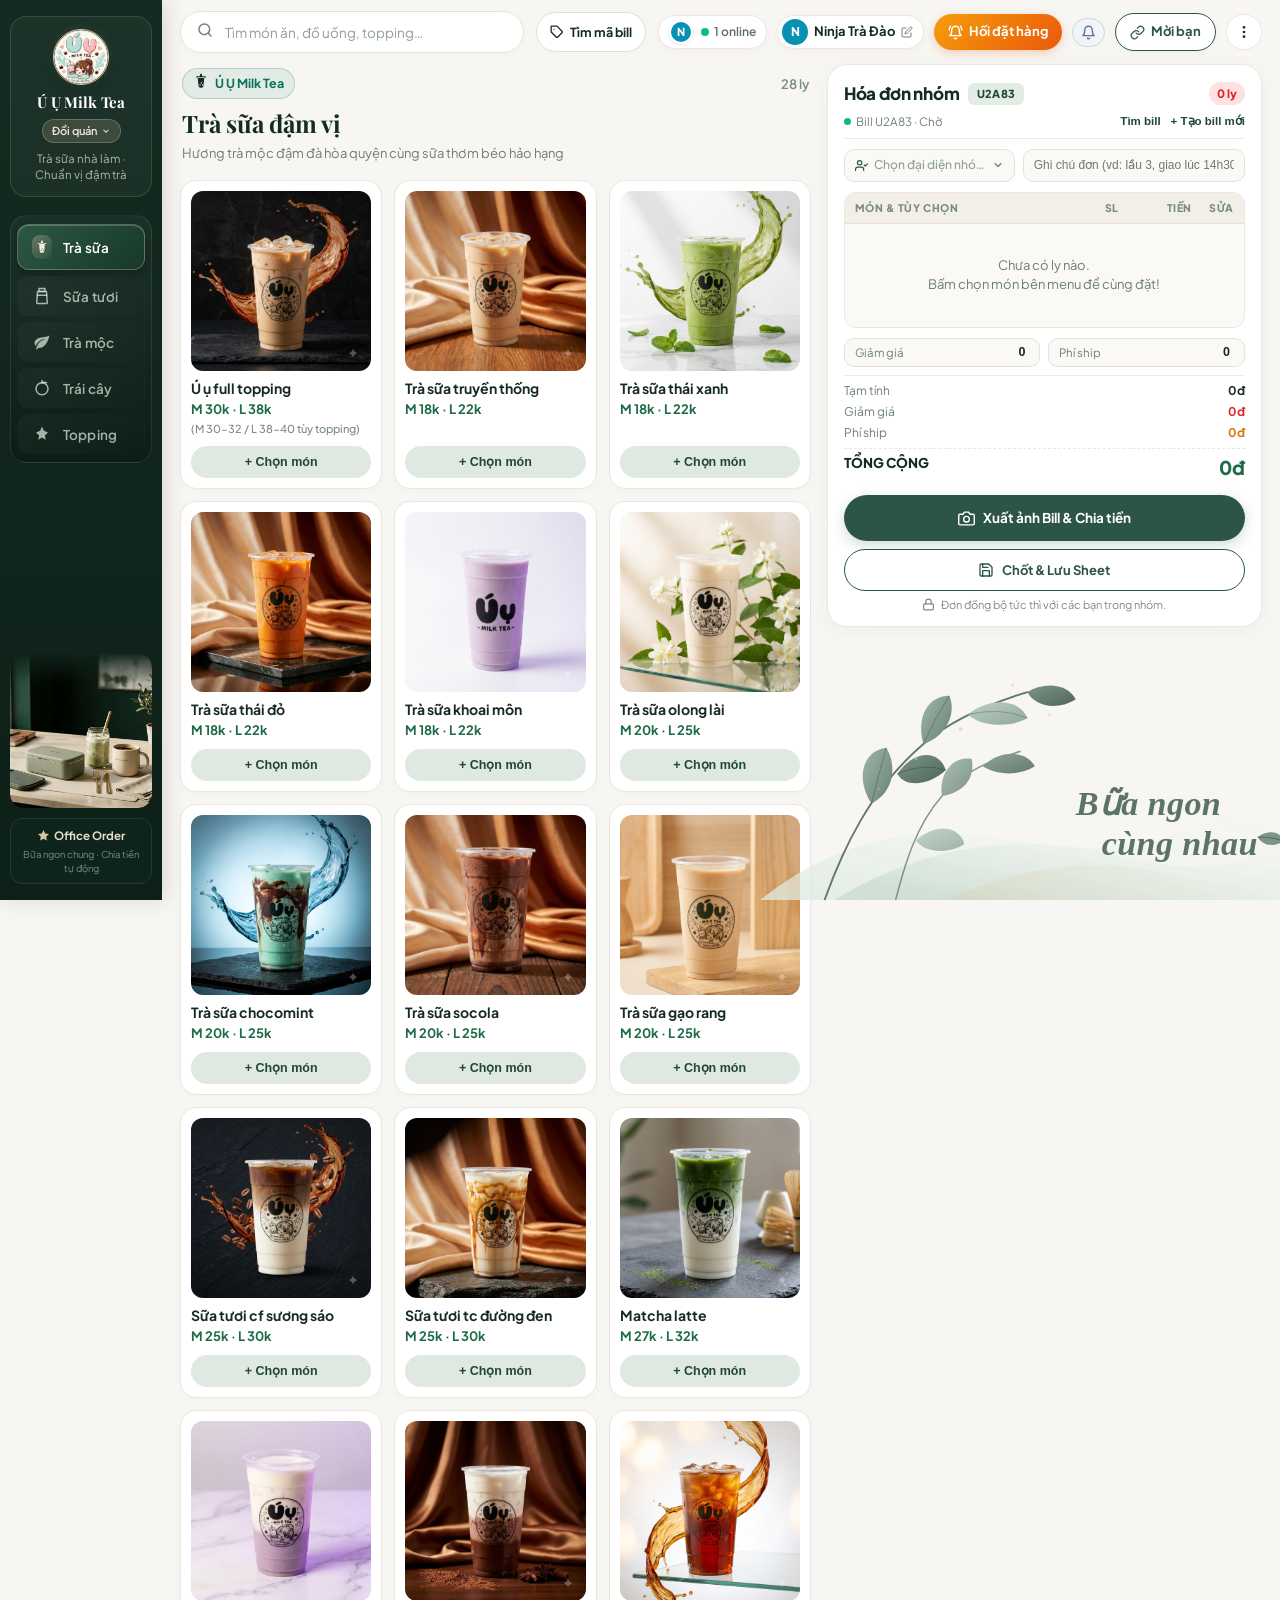
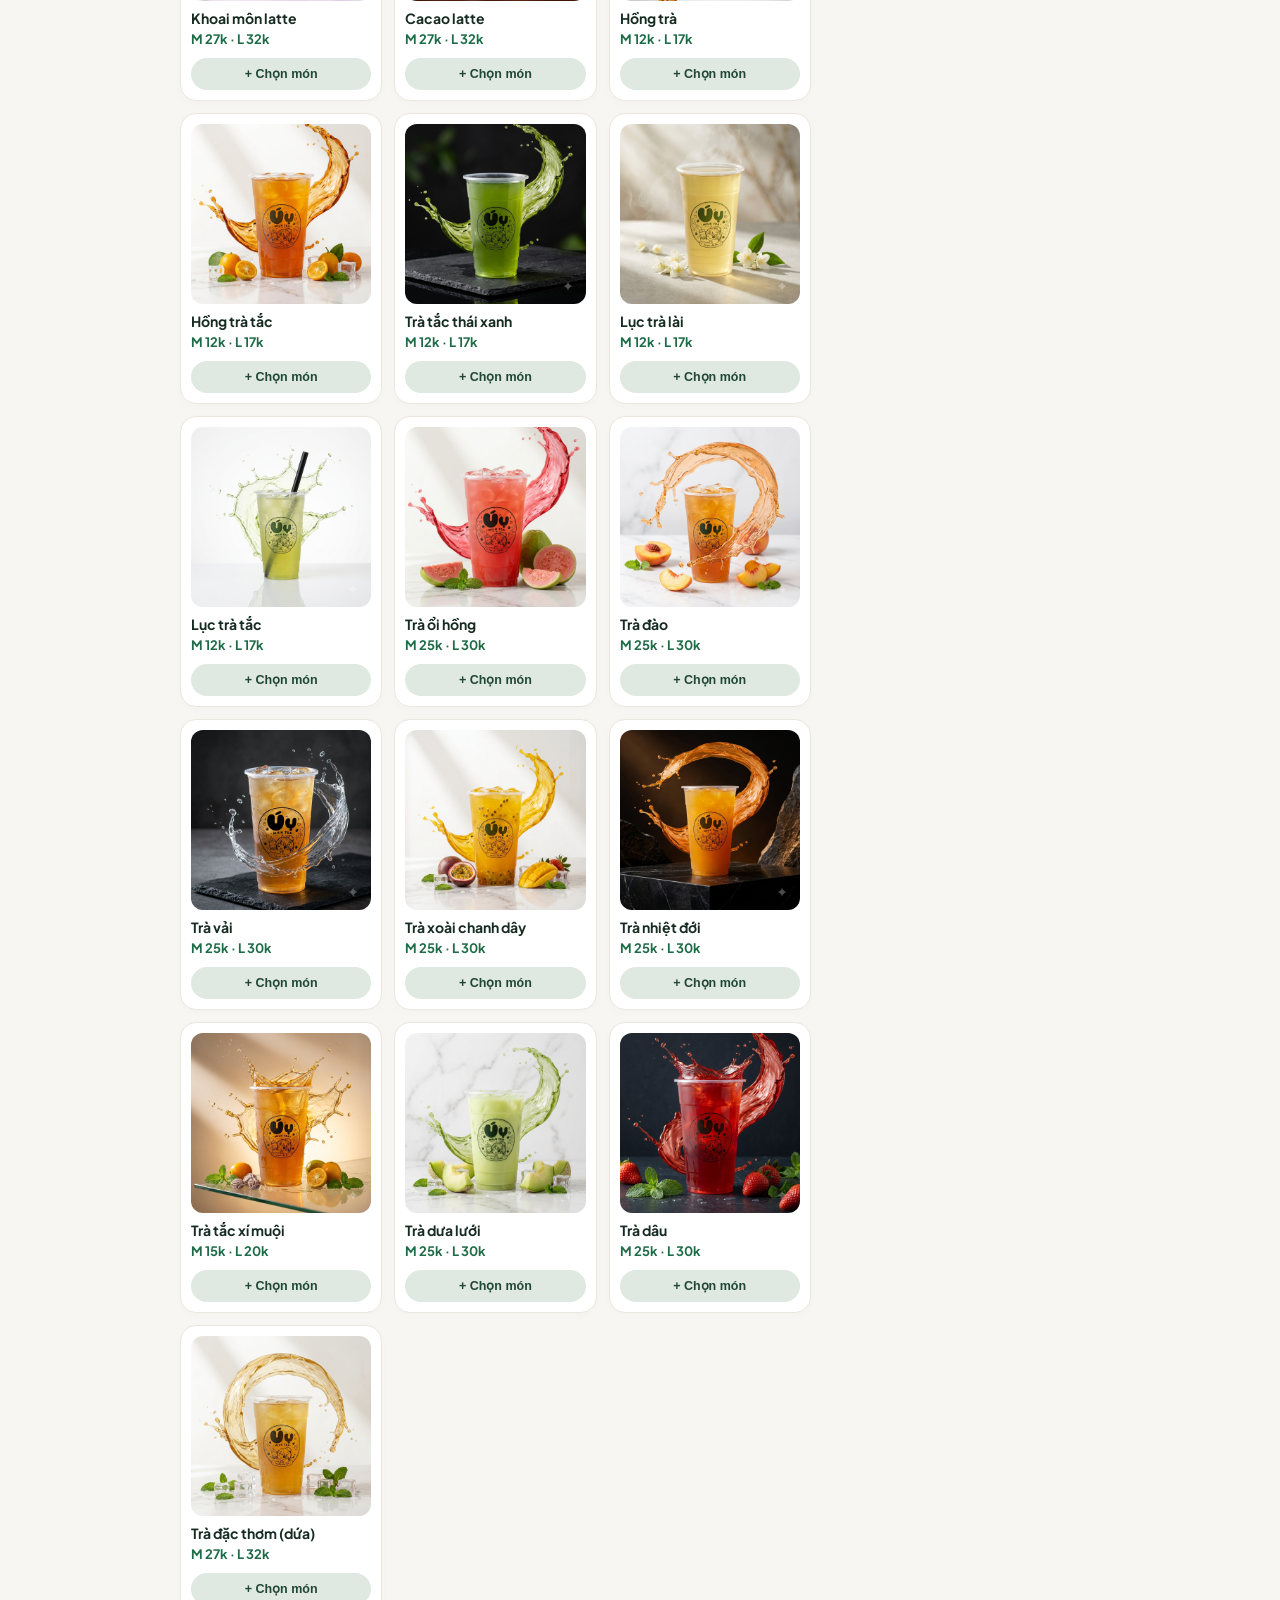
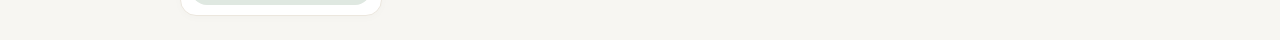
==== commit 6cfba0c8: "feat(pos-live): integrate SePay dynamic QR, HMAC-SHA256 webhook auto-confirm, and audio debounce" ====
--- a/pos-live/index.html
+++ b/pos-live/index.html
@@ -1023,59 +1023,96 @@
       <div>
         <h3>
           <svg width="18" height="18" viewBox="0 0 24 24" fill="none" stroke="#0A7259" stroke-width="2.2" stroke-linecap="round" stroke-linejoin="round" style="vertical-align:-3px;margin-right:6px;"><rect x="3" y="3" width="7" height="7"/><rect x="14" y="3" width="7" height="7"/><rect x="3" y="14" width="7" height="7"/><rect x="14" y="14" width="3" height="3"/><line x1="21" y1="14" x2="21" y2="21"/><line x1="14" y1="21" x2="21" y2="21"/></svg>
-          Mã QR Nhận Tiền (Đại diện)
+          Tài Khoản Nhận Tiền &amp; SePay QR (Đại diện)
         </h3>
-        <p class="modal-sub">Hiển thị kèm bảng chia tiền khi xuất ảnh hóa đơn</p>
+        <p class="modal-sub">Chỉ cần điền STK — SePay tự sinh QR khóa sẵn số tiền &amp; nội dung CK cho từng thành viên</p>
       </div>
       <button class="btn-close" id="btnCloseHostQrModal" type="button" aria-label="Đóng">
         <svg width="16" height="16" viewBox="0 0 24 24" fill="none" stroke="currentColor" stroke-width="2.5" stroke-linecap="round" stroke-linejoin="round"><line x1="18" y1="6" x2="6" y2="18"/><line x1="6" y1="6" x2="18" y2="18"/></svg>
       </button>
     </div>
     <div class="modal-body">
-      <div class="qr-slots-bar" id="hostQrSlotsBar"></div>
-      <div class="qr-upload-preview qr-dropzone" id="hostQrPreviewWrap" title="Kéo thả ảnh QR vào đây, dán (Ctrl+V) hoặc bấm để chọn từ máy">
+      <div class="qr-slots-bar" id="hostQrSlotsBar" hidden></div>
+
+      <!-- Khung cấu hình Tài khoản SePay (Chính) -->
+      <div class="sepay-account-card">
+        <div class="sepay-card-badge">
+          <svg width="13" height="13" viewBox="0 0 24 24" fill="none" stroke="currentColor" stroke-width="2.4" stroke-linecap="round" stroke-linejoin="round"><polyline points="20 6 9 17 4 12"/></svg>
+          <span>SePay Dynamic QR · Tự động khóa số tiền &amp; nội dung CK</span>
+        </div>
+        <div class="qr-vietqr-form">
+          <div class="cust-section" style="margin:0;">
+            <label class="cust-label" for="qrBankSelect">Ngân hàng nhận tiền (SePay hỗ trợ)</label>
+            <select class="cust-input" id="qrBankSelect">
+              <option value="MB">MBBank (Quân Đội - MB)</option>
+              <option value="VCB">Vietcombank (VCB)</option>
+              <option value="BIDV">BIDV</option>
+              <option value="ICB">VietinBank (ICB)</option>
+              <option value="ACB">ACB (Á Châu)</option>
+              <option value="TCB">Techcombank (TCB)</option>
+              <option value="VPB">VPBank (VPB)</option>
+              <option value="TPB">TPBank (TPB)</option>
+              <option value="VIB">VIB (Quốc Tế)</option>
+              <option value="STB">Sacombank (STB)</option>
+              <option value="HDB">HDBank (HDB)</option>
+              <option value="OCB">OCB (Phương Đông)</option>
+              <option value="MSB">MSB (Hàng Hải)</option>
+              <option value="SHB">SHB</option>
+              <option value="EIB">Eximbank (EIB)</option>
+              <option value="VBA">Agribank (VBA)</option>
+              <option value="KLB">KienlongBank (KLB)</option>
+              <option value="LPB">LPBank (LPB)</option>
+              <option value="SEAB">SeABank (SEAB)</option>
+              <option value="CUSTOM">-- Nhập mã ngân hàng khác --</option>
+            </select>
+            <input type="text" class="cust-input" id="qrBankCodeInput" placeholder="Nhập mã ngân hàng (VD: MB, VCB, TCB, ACB...)" style="margin-top:6px;" hidden>
+          </div>
+          <div class="cust-section" style="margin:6px 0 0;">
+            <label class="cust-label" for="qrAccountNoInput">Số tài khoản / Tài khoản VA SePay</label>
+            <input type="text" class="cust-input" id="qrAccountNoInput" placeholder="Nhập số tài khoản nhận tiền..." autocomplete="off">
+          </div>
+          <div class="cust-section" style="margin:6px 0 0;">
+            <label class="cust-label" for="qrAccountNameInput">Tên chủ tài khoản (tùy chọn)</label>
+            <input type="text" class="cust-input" id="qrAccountNameInput" placeholder="VD: TUAN TEN TUAN" autocomplete="off">
+          </div>
+          <button type="button" class="btn btn-sm btn-primary" id="btnGenerateVietQr" style="margin-top:6px;">
+            ⚡ Tạo &amp; Xem trước mã QR SePay
+          </button>
+        </div>
+      </div>
+
+      <!-- Khung Xem trước QR -->
+      <div class="qr-upload-preview qr-dropzone" id="hostQrPreviewWrap" title="Xem trước mã QR">
         <img id="hostQrPreviewImg" src="" alt="Preview QR" hidden>
         <button type="button" class="qr-preview-zoom-btn" id="btnZoomHostPreviewQr" hidden title="Phóng to xem &amp; quét thử mã QR">
           <svg width="14" height="14" viewBox="0 0 24 24" fill="none" stroke="currentColor" stroke-width="2.3" stroke-linecap="round" stroke-linejoin="round"><circle cx="11" cy="11" r="8"/><line x1="21" y1="21" x2="16.65" y2="16.65"/><line x1="11" y1="8" x2="11" y2="14"/><line x1="8" y1="11" x2="14" y2="11"/></svg>
           <span>Phóng to</span>
         </button>
         <div class="qr-empty-placeholder" id="hostQrEmptyHint">
-          <svg width="36" height="36" viewBox="0 0 24 24" fill="none" stroke="currentColor" stroke-width="1.6" stroke-linecap="round" stroke-linejoin="round"><rect x="3" y="3" width="7" height="7"/><rect x="14" y="3" width="7" height="7"/><rect x="3" y="14" width="7" height="7"/><rect x="14" y="14" width="3" height="3"/><line x1="21" y1="14" x2="21" y2="21"/><line x1="14" y1="21" x2="21" y2="21"/></svg>
-          <strong>Kéo thả ảnh QR vào đây</strong>
-          <span>Hoặc dán (Ctrl+V) · bấm để chọn ảnh từ máy</span>
-        </div>
-      </div>
-
-      <div class="qr-upload-actions">
-        <input type="file" id="hostQrFileInput" accept="image/*" hidden>
-        <button type="button" class="btn btn-primary" id="btnPickQrFile" style="width:100%">
-          <svg width="15" height="15" viewBox="0 0 24 24" fill="none" stroke="currentColor" stroke-width="2.2" stroke-linecap="round" stroke-linejoin="round" style="vertical-align:-2px;margin-right:6px;"><path d="M21 15v4a2 2 0 0 1-2 2H5a2 2 0 0 1-2-2v-4"/><polyline points="17 8 12 3 7 8"/><line x1="12" y1="3" x2="12" y2="15"/></svg>
-          Chọn ảnh QR từ máy (Bank / Momo / ZaloPay)
-        </button>
-      </div>
-
-      <details class="qr-vietqr-details">
-        <summary>Hoặc tạo nhanh mã VietQR từ số tài khoản</summary>
-        <div class="qr-vietqr-form">
-          <input type="text" class="cust-input" id="qrBankCodeInput" placeholder="Mã ngân hàng (VD: MB, VCB, TCB, ACB, TPB...)">
-          <input type="text" class="cust-input" id="qrAccountNoInput" placeholder="Số tài khoản">
-          <input type="text" class="cust-input" id="qrAccountNameInput" placeholder="Tên chủ tài khoản (không bắt buộc)">
-          <button type="button" class="btn btn-sm btn-ghost-primary" id="btnGenerateVietQr">Tạo ảnh VietQR nhanh</button>
+          <svg width="34" height="34" viewBox="0 0 24 24" fill="none" stroke="currentColor" stroke-width="1.6" stroke-linecap="round" stroke-linejoin="round"><rect x="3" y="3" width="7" height="7"/><rect x="14" y="3" width="7" height="7"/><rect x="3" y="14" width="7" height="7"/><rect x="14" y="14" width="3" height="3"/><line x1="21" y1="14" x2="21" y2="21"/><line x1="14" y1="21" x2="21" y2="21"/></svg>
+          <strong>Điền Ngân hàng &amp; Số tài khoản ở trên</strong>
+          <span>Mã QR SePay sẽ tự động hiển thị tại đây</span>
+        </div>
+      </div>
+
+      <!-- Tùy chọn phụ: tải ảnh QR tĩnh từ máy -->
+      <details class="qr-vietqr-details" style="margin-top:8px;">
+        <summary>Hoặc tải ảnh QR tĩnh từ máy (Momo / ZaloPay / ảnh chụp)</summary>
+        <div class="qr-upload-actions" style="margin-top:8px;">
+          <input type="file" id="hostQrFileInput" accept="image/*" hidden>
+          <button type="button" class="btn btn-sm btn-ghost-primary" id="btnPickQrFile" style="width:100%">
+            <svg width="14" height="14" viewBox="0 0 24 24" fill="none" stroke="currentColor" stroke-width="2.2" stroke-linecap="round" stroke-linejoin="round" style="vertical-align:-2px;margin-right:6px;"><path d="M21 15v4a2 2 0 0 1-2 2H5a2 2 0 0 1-2-2v-4"/><polyline points="17 8 12 3 7 8"/><line x1="12" y1="3" x2="12" y2="15"/></svg>
+            Chọn ảnh QR tĩnh từ máy
+          </button>
         </div>
       </details>
 
-      <div class="cust-section" style="margin-top:12px;margin-bottom:8px;">
-        <label class="cust-label" for="hostQrLabelInput">Tên ngân hàng / Ví (nhãn tab QR)</label>
-        <input type="text" class="cust-input" id="hostQrLabelInput" placeholder="VD: MB Bank, MoMo, Techcombank..." maxlength="32">
-      </div>
-      <div class="cust-section" style="margin-top:8px;margin-bottom:0;">
-        <label class="cust-label" for="hostQrNoteInput">Thông tin STK / Ghi chú kèm QR (tùy chọn)</label>
-        <input type="text" class="cust-input" id="hostQrNoteInput" placeholder="VD: MB Bank - 0987654321 - Nguyễn Thành" maxlength="80">
-      </div>
+      <input type="hidden" id="hostQrLabelInput" value="">
+      <input type="hidden" id="hostQrNoteInput" value="">
     </div>
     <div class="modal-footer urge-modal-footer">
-      <button class="btn ghost" id="btnRemoveHostQr" type="button" style="color:#DC2626;">Xóa QR này</button>
-      <button class="btn btn-primary" id="btnSaveHostQr" type="button">Lưu mã QR</button>
+      <button class="btn ghost" id="btnRemoveHostQr" type="button" style="color:#DC2626;">Xóa TK / QR</button>
+      <button class="btn btn-primary" id="btnSaveHostQr" type="button">Lưu Tài Khoản &amp; QR</button>
     </div>
   </div>
 </div>
--- a/pos-live/style.css
+++ b/pos-live/style.css
@@ -4105,6 +4105,19 @@
   cursor: not-allowed;
   opacity: 0.85;
 }
+.btn-save-sheet.is-dirty-update {
+  background: linear-gradient(135deg, #F59E0B 0%, #D97706 100%);
+  border-color: #B45309;
+  color: #FFFFFF;
+  cursor: pointer;
+  opacity: 1;
+  box-shadow: 0 4px 12px rgba(217, 119, 6, 0.28);
+}
+.btn-save-sheet.is-dirty-update:hover {
+  background: linear-gradient(135deg, #D97706 0%, #B45309 100%);
+  transform: translateY(-1px);
+  box-shadow: 0 6px 16px rgba(180, 83, 9, 0.35);
+}
 .btn-urge-top:disabled,
 .mob-urge-btn:disabled {
   background: #E2E8F0 !important;
@@ -4298,8 +4311,55 @@
   background: #DCFCE7;
   color: #15803D;
 }
+.btn-person-qr {
+  display: inline-flex;
+  align-items: center;
+  gap: 3px;
+  padding: 4px 8px;
+  border-radius: 999px;
+  border: 1.5px solid #0A7259;
+  background: #ECFDF5;
+  color: #065F46;
+  font: inherit;
+  font-size: 11px;
+  font-weight: 800;
+  cursor: pointer;
+  white-space: nowrap;
+  flex-shrink: 0;
+  transition: all 0.15s ease;
+}
+.btn-person-qr:hover {
+  background: #0A7259;
+  color: #FFFFFF;
+}
 
 /* Host QR Modal */
+.sepay-account-card {
+  background: #F0FDF4;
+  border: 1.5px solid #A7F3D0;
+  border-radius: 12px;
+  padding: 11px 12px 12px;
+  margin-bottom: 12px;
+}
+.sepay-card-badge {
+  display: inline-flex;
+  align-items: center;
+  gap: 5px;
+  font-size: 11px;
+  font-weight: 800;
+  color: #047857;
+  background: #D1FAE5;
+  border: 1px solid #6EE7B7;
+  border-radius: 999px;
+  padding: 3px 9px;
+  margin-bottom: 6px;
+}
+.sepay-account-card .qr-vietqr-form {
+  margin-top: 4px;
+}
+.sepay-account-card select.cust-input {
+  background-color: #FFFFFF;
+}
 .qr-upload-preview {
   position: relative;
   width: 100%;
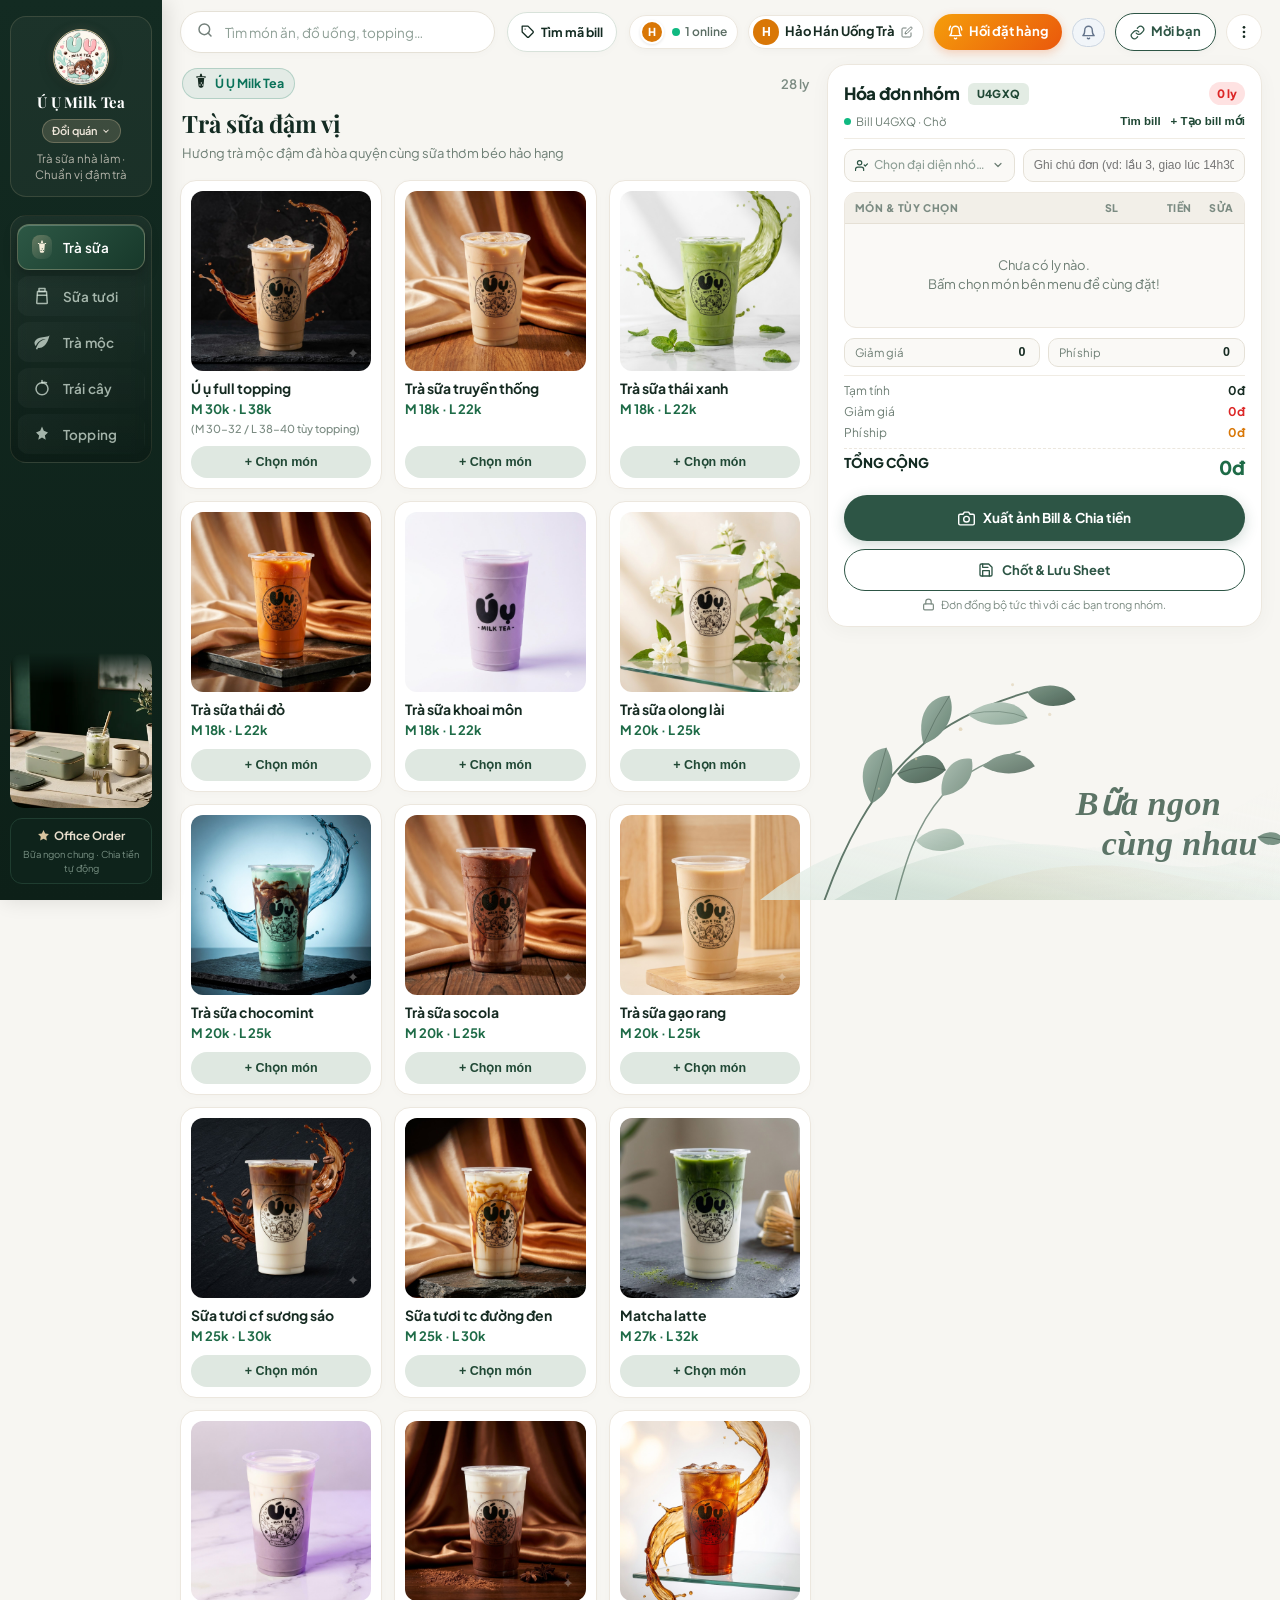
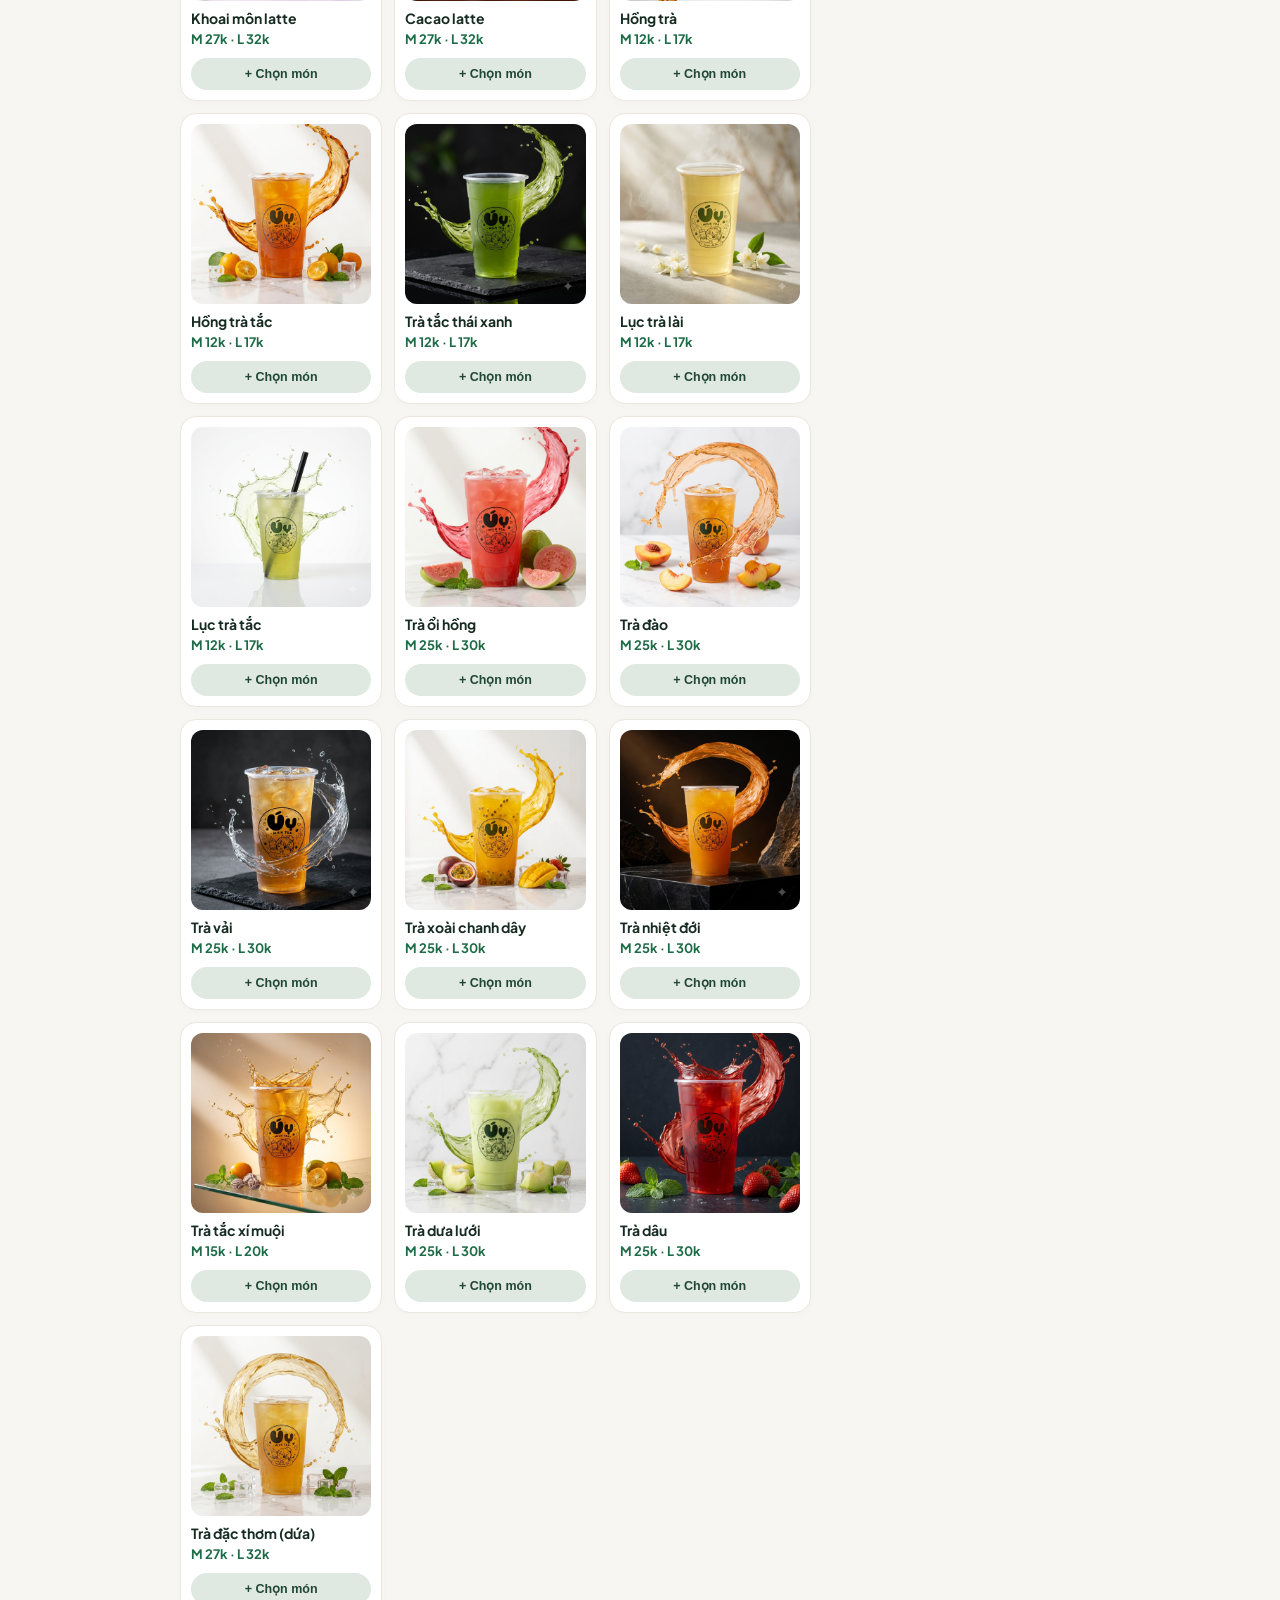
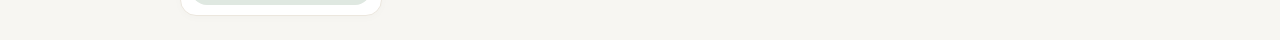
==== commit 80989d5e: "feat(pos-live): add member urge-finalize host and donate-for-member QR with confirm modal" ====
--- a/pos-live/index.html
+++ b/pos-live/index.html
@@ -312,6 +312,10 @@
           <button type="button" class="btn-host-tool btn-member-view-qr" id="btnViewHostQrsMember" hidden title="Xem &amp; quét mã QR chuyển khoản của đại diện">
             <svg width="13" height="13" viewBox="0 0 24 24" fill="none" stroke="currentColor" stroke-width="2.2" stroke-linecap="round" stroke-linejoin="round"><rect x="3" y="3" width="7" height="7"/><rect x="14" y="3" width="7" height="7"/><rect x="3" y="14" width="7" height="7"/><rect x="14" y="14" width="3" height="3"/><line x1="21" y1="14" x2="21" y2="21"/><line x1="14" y1="21" x2="21" y2="21"/></svg>
             <span id="btnMemberQrLabel">Xem QR đại diện</span>
+          </button>
+          <button type="button" class="btn-host-tool btn-member-urge-finalize" id="btnUrgeFinalize" hidden title="Hối người đại diện chốt đơn &amp; lưu Sheet để tính tiền">
+            <svg width="13" height="13" viewBox="0 0 24 24" fill="none" stroke="currentColor" stroke-width="2.2" stroke-linecap="round" stroke-linejoin="round"><path d="M18 8A6 6 0 0 0 6 8c0 7-3 9-3 9h18s-3-2-3-9"/><path d="M13.73 21a2 2 0 0 1-3.46 0"/></svg>
+            <span id="btnUrgeFinalizeLabel">Hối chốt đơn</span>
           </button>
         </div>
 
@@ -1016,6 +1020,22 @@
   <button type="button" class="host-claim-close" id="btnCloseHostClaimBanner" aria-label="Đóng">✕</button>
 </div>
 
+<!-- HOST FINALIZE URGE NOTIFICATION BANNER (Member urges Host to save & finalize) -->
+<div class="host-claim-banner host-finalize-banner" id="hostFinalizeBanner" hidden>
+  <div class="host-claim-icon" aria-hidden="true">
+    <svg width="20" height="20" viewBox="0 0 24 24" fill="none" stroke="currentColor" stroke-width="2.3" stroke-linecap="round" stroke-linejoin="round"><circle cx="12" cy="12" r="10"/><polyline points="12 6 12 12 16 14"/></svg>
+  </div>
+  <div class="host-claim-body">
+    <strong id="hostFinalizeTitle">Có thành viên đang hối chốt đơn tính tiền!</strong>
+    <span id="hostFinalizeSub">Mọi người đang chờ đại diện bấm "Chốt &amp; Lưu Sheet" để chuyển khoản.</span>
+    <div class="host-claim-actions">
+      <button type="button" class="btn-finalize-now" id="btnHostFinalizeNow">✓ Chốt &amp; Lưu Sheet ngay</button>
+      <button type="button" class="btn-claim-reject-banner" id="btnHostFinalizeLater">Để lát nữa</button>
+    </div>
+  </div>
+  <button type="button" class="host-claim-close" id="btnCloseHostFinalizeBanner" aria-label="Đóng">✕</button>
+</div>
+
 <!-- MODAL 7: MÃ QR THANH TOÁN CỦA NGƯỜI ĐẠI DIỆN -->
 <div class="modal" id="hostQrModal" hidden>
   <div class="modal-box modal-sm host-qr-modal-box">
@@ -1217,6 +1237,46 @@
   </div>
 </div>
 
+<!-- MODAL 11: XÁC NHẬN THANH TOÁN HỘ (DONATE) CHỐNG NHẦM NGƯỜI -->
+<div class="modal donate-confirm-modal" id="donateConfirmModal" hidden>
+  <div class="modal-box modal-sm donate-confirm-box">
+    <div class="modal-head">
+      <div>
+        <h3>🎁 Xác nhận thanh toán hộ (Donate)</h3>
+        <p class="modal-sub">Kiểm tra kỹ tên người nhận trước khi quét QR để tránh chuyển nhầm người</p>
+      </div>
+      <button class="btn-close" id="btnCloseDonateModal" type="button" aria-label="Đóng">
+        <svg width="16" height="16" viewBox="0 0 24 24" fill="none" stroke="currentColor" stroke-width="2.5" stroke-linecap="round" stroke-linejoin="round"><line x1="18" y1="6" x2="6" y2="18"/><line x1="6" y1="6" x2="18" y2="18"/></svg>
+      </button>
+    </div>
+    <div class="modal-body donate-confirm-body">
+      <div class="donate-target-card">
+        <div class="donate-target-head">
+          <span class="donate-target-avatar" id="donateTargetAvatar">A</span>
+          <div class="donate-target-meta">
+            <span class="donate-target-label">Bạn đang thanh toán hộ cho:</span>
+            <strong class="donate-target-name" id="donateTargetName">Thành viên</strong>
+          </div>
+          <div class="donate-target-amount-wrap">
+            <span class="donate-target-label">Số tiền hộ</span>
+            <strong class="donate-target-amount" id="donateTargetAmount">0đ</strong>
+          </div>
+        </div>
+        <div class="donate-target-items" id="donateTargetItems"></div>
+        <div class="donate-target-memo" id="donateTargetMemo" hidden></div>
+      </div>
+      <div class="donate-warning-note">
+        <svg width="16" height="16" viewBox="0 0 24 24" fill="none" stroke="currentColor" stroke-width="2.2" stroke-linecap="round" stroke-linejoin="round" style="flex-shrink:0;margin-top:1px;"><path d="M10.29 3.86L1.82 18a2 2 0 0 0 1.71 3h16.94a2 2 0 0 0 1.71-3L13.71 3.86a2 2 0 0 0-3.42 0z"/><line x1="12" y1="9" x2="12" y2="13"/><line x1="12" y1="17" x2="12.01" y2="17"/></svg>
+        <span id="donateWarningText">Khoản chuyển khoản từ mã QR tiếp theo sẽ được hệ thống tính là đã thanh toán cho phần của thành viên này.</span>
+      </div>
+    </div>
+    <div class="modal-footer urge-modal-footer">
+      <button class="btn ghost" id="btnCancelDonate" type="button">Hủy, chọn lại</button>
+      <button class="btn btn-donate-confirm" id="btnConfirmDonate" type="button">🎁 Đúng người, mở QR Donate</button>
+    </div>
+  </div>
+</div>
+
 <!-- TOAST NOTIFICATION -->
 <div class="toast" id="toast" hidden></div>
 
--- a/pos-live/style.css
+++ b/pos-live/style.css
@@ -592,7 +592,7 @@
 /* Products Grid (4-Columns Luxury Grid) */
 .products-grid {
   display: grid;
-  grid-template-columns: repeat(4, 1fr);
+  grid-template-columns: repeat(4, minmax(0, 1fr));
   gap: 14px;
 }
 
@@ -605,6 +605,7 @@
   box-shadow: 0 2px 10px rgba(18, 43, 34, 0.02);
   display: flex;
   flex-direction: column;
+  min-width: 0;
   cursor: pointer;
   transition: all .25s cubic-bezier(0.16, 1, 0.3, 1);
   position: relative;
@@ -618,12 +619,14 @@
   width: 100%;
   aspect-ratio: 1 / 1;
   height: auto;
+  flex-shrink: 0;
   border-radius: 12px;
   overflow: hidden;
   background: #F4F1EA;
   position: relative;
 }
 .pcard-img-wrap img {
+  display: block;
   width: 100%;
   height: 100%;
   object-fit: cover;
@@ -636,6 +639,7 @@
   display: flex;
   flex-direction: column;
   flex: 1;
+  min-width: 0;
   margin-top: 8px;
 }
 .pcard-info h4 {
@@ -5379,8 +5383,224 @@
   }
 }
 
-
-
-
-
-
+/* ================= HỐI CHỐT ĐƠN TÍNH TIỀN (MEMBER → ĐẠI DIỆN) ================= */
+.btn-host-tool.btn-member-urge-finalize {
+  background: #FFF7ED;
+  color: #C2410C;
+  border-color: #FDBA74;
+}
+.btn-host-tool.btn-member-urge-finalize:hover:not(:disabled) {
+  background: #EA580C;
+  color: #FFFFFF;
+  border-color: #EA580C;
+}
+.btn-host-tool.btn-member-urge-finalize.is-cooldown,
+.btn-host-tool.btn-member-urge-finalize:disabled {
+  opacity: 0.65;
+  cursor: not-allowed;
+}
+.host-finalize-banner {
+  background: linear-gradient(135deg, #C2410C 0%, #EA580C 100%);
+  box-shadow: 0 14px 36px rgba(194, 65, 12, 0.42), 0 0 0 3px rgba(254, 215, 170, 0.72);
+}
+.btn-finalize-now {
+  padding: 5px 12px;
+  border-radius: 999px;
+  border: none;
+  background: #FFFFFF;
+  color: #C2410C;
+  font: inherit;
+  font-size: 12px;
+  font-weight: 800;
+  cursor: pointer;
+  box-shadow: 0 2px 6px rgba(0, 0, 0, 0.12);
+}
+.btn-finalize-now:hover {
+  background: #FFF7ED;
+}
+@keyframes saveBtnUrgePulse {
+  0%, 100% { box-shadow: 0 0 0 0 rgba(234, 88, 12, 0.65); transform: scale(1); }
+  50% { box-shadow: 0 0 0 8px rgba(234, 88, 12, 0); transform: scale(1.02); }
+}
+#btnSave.is-finalize-urged {
+  animation: saveBtnUrgePulse 0.75s ease-in-out 4;
+}
+
+/* ================= DONATE (THANH TOÁN HỘ MEMBER KHÁC) ================= */
+.cart-viewport.is-submitted .cart-table-head,
+.cart-viewport.is-submitted .c-row {
+  grid-template-columns: minmax(0, 1fr) 42px 46px 72px;
+}
+@media (max-width: 1260px) {
+  .cart-viewport.is-submitted .cart-table-head,
+  .cart-viewport.is-submitted .c-row {
+    grid-template-columns: minmax(0, 1fr) 38px 42px 64px;
+  }
+}
+.c-donate-btn {
+  display: inline-flex;
+  align-items: center;
+  justify-content: center;
+  gap: 3px;
+  padding: 3px 7px;
+  border-radius: 999px;
+  border: 1px solid #F9A8D4;
+  background: #FDF2F8;
+  color: #BE185D;
+  font: inherit;
+  font-size: 11px;
+  font-weight: 800;
+  line-height: 1.1;
+  cursor: pointer;
+  white-space: nowrap;
+  transition: all 0.16s ease;
+}
+.c-donate-btn:hover {
+  background: #DB2777;
+  border-color: #DB2777;
+  color: #FFFFFF;
+  transform: translateY(-1px);
+  box-shadow: 0 3px 8px rgba(219, 39, 119, 0.25);
+}
+.btn-person-qr.btn-person-donate {
+  background: #FDF2F8;
+  color: #BE185D;
+  border-color: #F9A8D4;
+}
+.btn-person-qr.btn-person-donate:hover {
+  background: #DB2777;
+  color: #FFFFFF;
+  border-color: #DB2777;
+}
+.donate-confirm-box {
+  max-width: 440px;
+}
+.donate-confirm-body {
+  display: flex;
+  flex-direction: column;
+  gap: 12px;
+}
+.donate-target-card {
+  background: #FFFBF7;
+  border: 1.5px solid #FBCFE8;
+  border-radius: 14px;
+  padding: 12px 14px;
+  display: flex;
+  flex-direction: column;
+  gap: 10px;
+}
+.donate-target-head {
+  display: flex;
+  align-items: center;
+  gap: 10px;
+}
+.donate-target-avatar {
+  width: 38px;
+  height: 38px;
+  border-radius: 50%;
+  background: #0A7259;
+  color: #FFFFFF;
+  font-weight: 800;
+  font-size: 15px;
+  display: inline-flex;
+  align-items: center;
+  justify-content: center;
+  flex-shrink: 0;
+}
+.donate-target-meta {
+  display: flex;
+  flex-direction: column;
+  min-width: 0;
+  flex: 1;
+}
+.donate-target-label {
+  font-size: 11px;
+  color: #64748B;
+  font-weight: 600;
+}
+.donate-target-name {
+  font-size: 15.5px;
+  font-weight: 800;
+  color: #0F172A;
+  white-space: nowrap;
+  overflow: hidden;
+  text-overflow: ellipsis;
+}
+.donate-target-amount-wrap {
+  display: flex;
+  flex-direction: column;
+  align-items: flex-end;
+  flex-shrink: 0;
+}
+.donate-target-amount {
+  font-size: 17px;
+  font-weight: 800;
+  color: #BE185D;
+}
+.donate-target-items {
+  display: flex;
+  flex-direction: column;
+  gap: 4px;
+  padding-top: 8px;
+  border-top: 1px dashed #F3D1E4;
+  max-height: 150px;
+  overflow-y: auto;
+}
+.donate-item-line {
+  display: flex;
+  justify-content: space-between;
+  align-items: center;
+  gap: 8px;
+  font-size: 12.5px;
+  color: #334155;
+}
+.donate-item-name {
+  min-width: 0;
+  overflow: hidden;
+  text-overflow: ellipsis;
+  white-space: nowrap;
+}
+.donate-item-price {
+  font-weight: 700;
+  color: #0F172A;
+  flex-shrink: 0;
+}
+.donate-target-memo {
+  font-size: 11.5px;
+  font-weight: 700;
+  color: #0A7259;
+  background: #ECFDF5;
+  border: 1px solid #A7F3D0;
+  border-radius: 8px;
+  padding: 6px 9px;
+  word-break: break-word;
+}
+.donate-warning-note {
+  display: flex;
+  align-items: flex-start;
+  gap: 8px;
+  background: #FFFBEB;
+  border: 1px solid #FDE68A;
+  color: #92400E;
+  border-radius: 10px;
+  padding: 9px 11px;
+  font-size: 12px;
+  line-height: 1.45;
+}
+.btn-donate-confirm {
+  background: linear-gradient(135deg, #DB2777 0%, #BE185D 100%);
+  color: #FFFFFF;
+  border: none;
+  font-weight: 800;
+  box-shadow: 0 4px 12px rgba(190, 24, 93, 0.28);
+}
+.btn-donate-confirm:hover {
+  filter: brightness(1.06);
+}
+
+
+
+
+
+
+
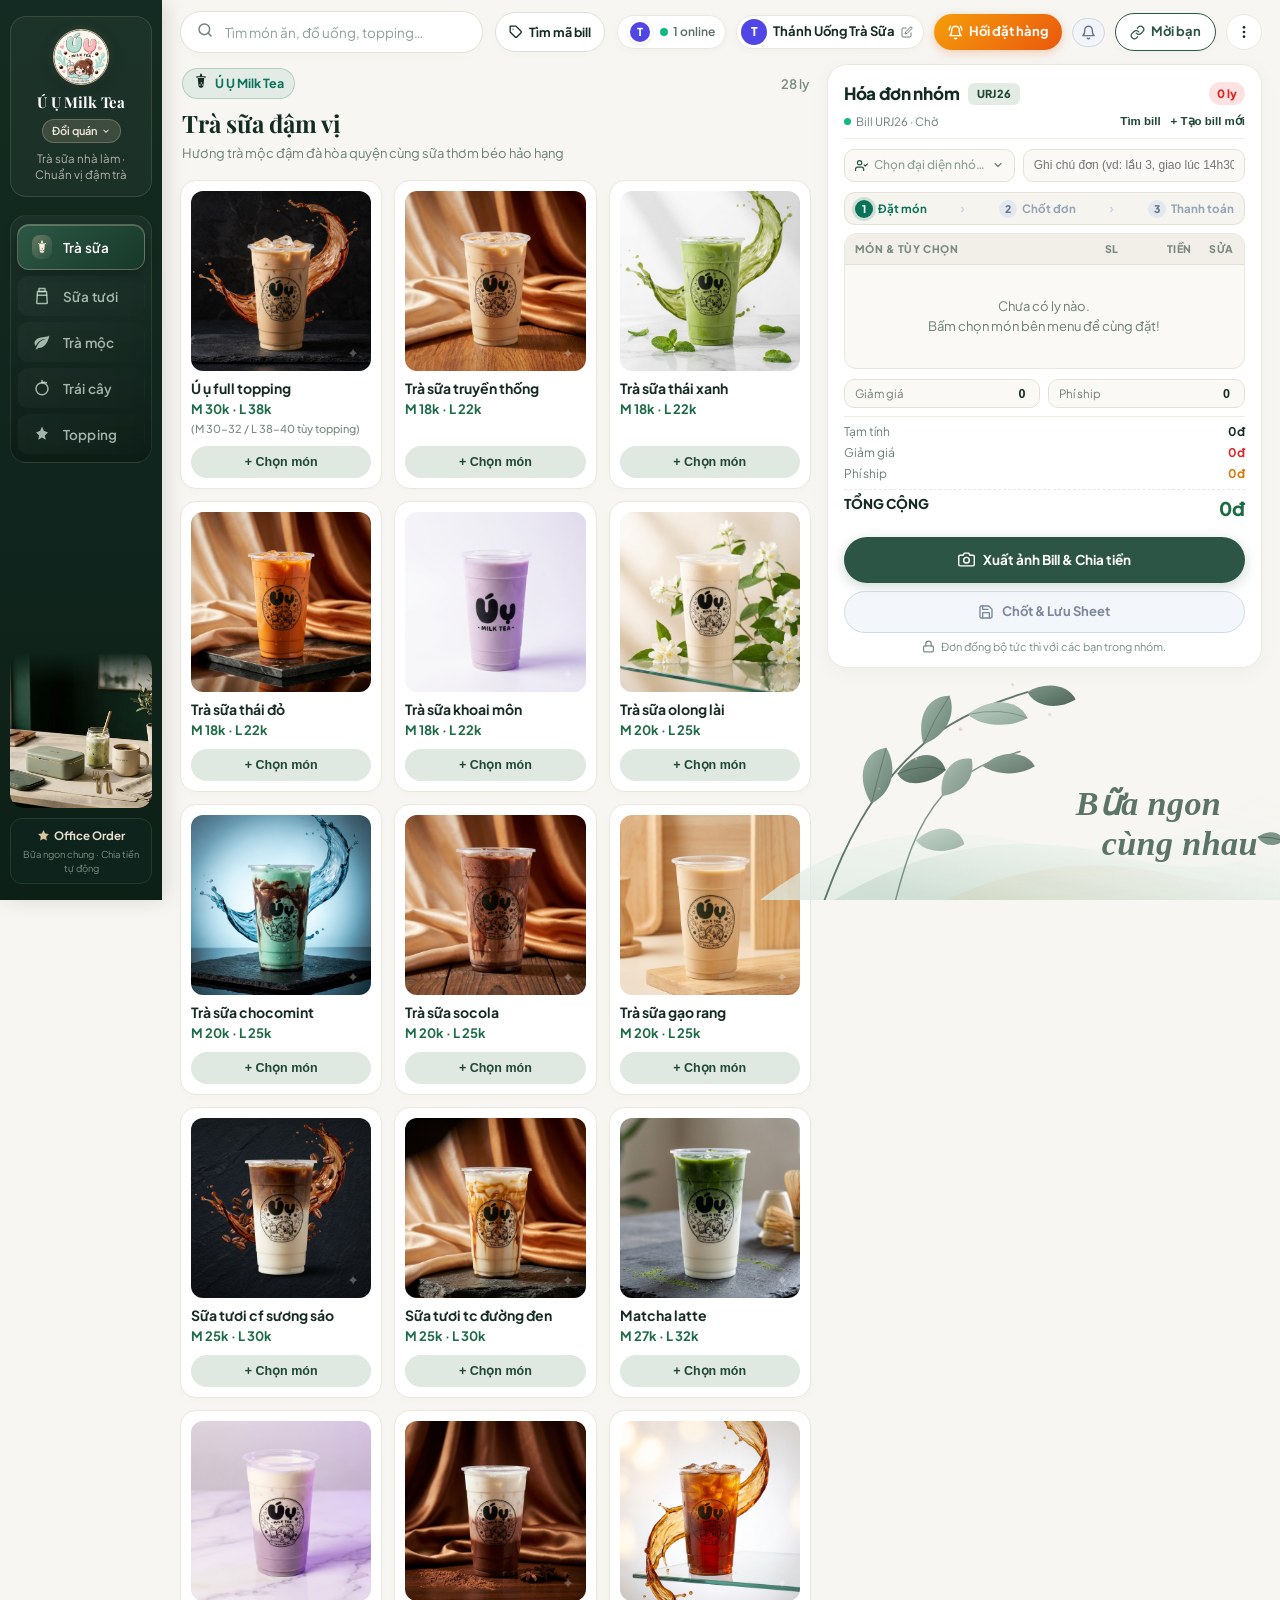
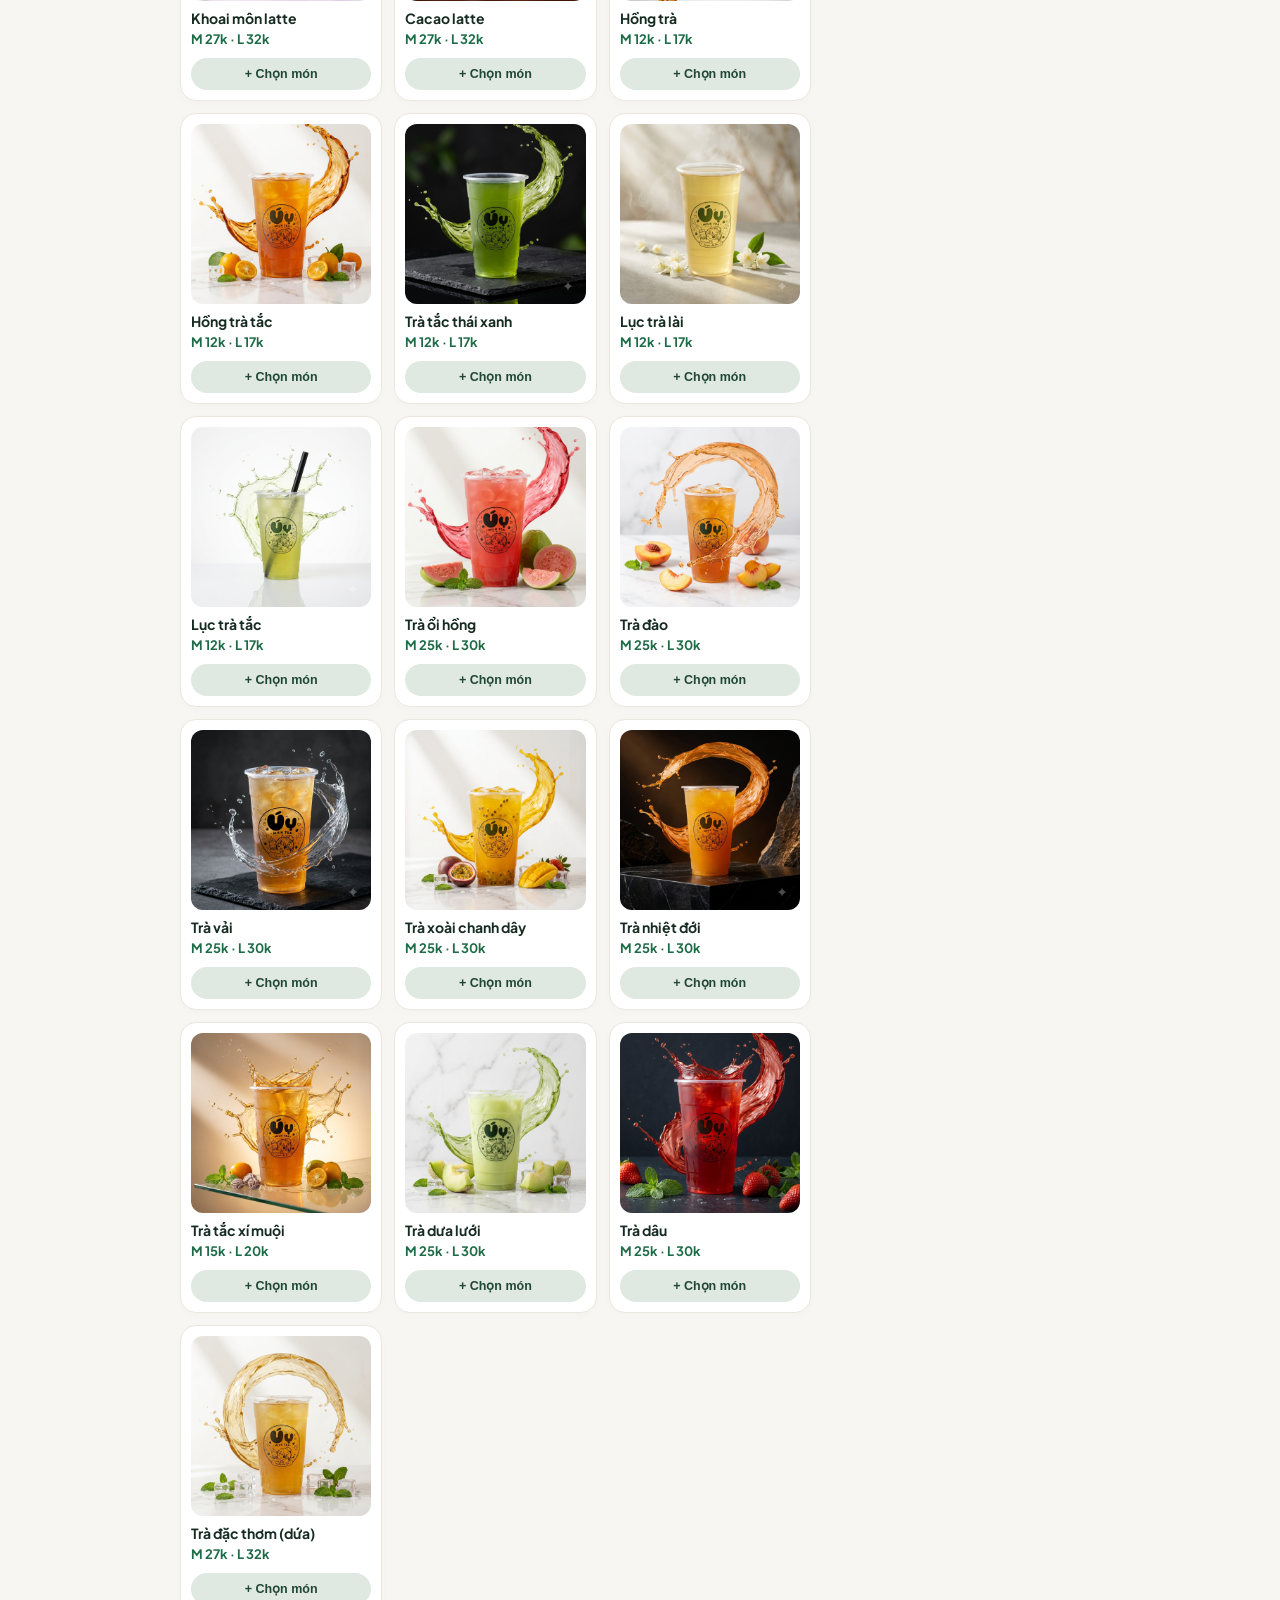
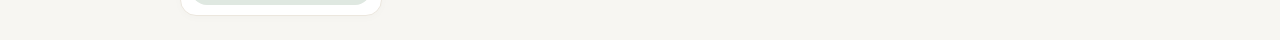
==== commit 58295f47: "feat(pos-live): enforce 3-step order lifecycle and full targeted Web Push for all alert actions" ====
--- a/pos-live/index.html
+++ b/pos-live/index.html
@@ -289,6 +289,24 @@
           <input id="orderNote" type="text" placeholder="Ghi chú đơn (vd: lầu 3, giao lúc 14h30)…" autocomplete="off">
         </div>
 
+        <!-- Order Lifecycle Stepper (1. Đặt món -> 2. Chốt đơn -> 3. Thanh toán) -->
+        <div class="order-steps-bar" id="orderStepsBar" aria-label="Tiến trình đơn hàng">
+          <div class="order-step is-active" id="orderStep1">
+            <span class="order-step-num">1</span>
+            <span class="order-step-lbl">Đặt món</span>
+          </div>
+          <span class="order-step-sep" aria-hidden="true">›</span>
+          <div class="order-step" id="orderStep2">
+            <span class="order-step-num">2</span>
+            <span class="order-step-lbl">Chốt đơn</span>
+          </div>
+          <span class="order-step-sep" aria-hidden="true">›</span>
+          <div class="order-step" id="orderStep3">
+            <span class="order-step-num">3</span>
+            <span class="order-step-lbl">Thanh toán</span>
+          </div>
+        </div>
+
         <!-- Host Permission & Payment Action Strip -->
         <div class="host-tools-bar" id="hostToolsBar" hidden>
           <span class="order-status-pill" id="orderSubmittedBadge">
--- a/pos-live/style.css
+++ b/pos-live/style.css
@@ -5598,9 +5598,176 @@
   filter: brightness(1.06);
 }
 
-
-
-
-
-
-
+/* ================= UPLOAD ẢNH MÓN TRONG STORE BUILDER ================= */
+.cat-item-row {
+  gap: 8px;
+}
+.cat-item-thumb-wrap {
+  position: relative;
+  width: 40px;
+  height: 40px;
+  border-radius: 9px;
+  border: 1.5px dashed #CBD5E1;
+  background: #FFFFFF;
+  color: #64748B;
+  display: inline-flex;
+  align-items: center;
+  justify-content: center;
+  flex-shrink: 0;
+  cursor: pointer;
+  overflow: visible;
+  transition: all 0.16s ease;
+}
+.cat-item-thumb-wrap:hover {
+  border-color: #0A7259;
+  color: #0A7259;
+  background: #ECFDF5;
+}
+.cat-item-thumb-wrap.has-img {
+  border-style: solid;
+  border-color: #D1D5DB;
+  background: #F4F1EA;
+}
+.cat-item-thumb-wrap.is-dragover {
+  border-color: #0A7259;
+  background: #D1FAE5;
+  transform: scale(1.06);
+  box-shadow: 0 0 0 3px rgba(10, 114, 89, 0.22);
+}
+.cat-item-thumb-img {
+  width: 100%;
+  height: 100%;
+  object-fit: cover;
+  border-radius: 7px;
+  display: block;
+}
+.cat-item-thumb-overlay {
+  position: absolute;
+  inset: 0;
+  border-radius: 7px;
+  background: rgba(15, 23, 42, 0.56);
+  color: #FFFFFF;
+  font-size: 10px;
+  font-weight: 800;
+  display: flex;
+  align-items: center;
+  justify-content: center;
+  opacity: 0;
+  transition: opacity 0.15s ease;
+  pointer-events: none;
+}
+.cat-item-thumb-wrap.has-img:hover .cat-item-thumb-overlay {
+  opacity: 1;
+}
+.cat-item-thumb-rm {
+  position: absolute;
+  top: -6px;
+  right: -6px;
+  width: 17px;
+  height: 17px;
+  border-radius: 50%;
+  border: 1.5px solid #FFFFFF;
+  background: #EF4444;
+  color: #FFFFFF;
+  font-size: 11px;
+  font-weight: 800;
+  line-height: 1;
+  display: inline-flex;
+  align-items: center;
+  justify-content: center;
+  cursor: pointer;
+  padding: 0;
+  z-index: 2;
+  box-shadow: 0 1px 4px rgba(0, 0, 0, 0.2);
+}
+.cat-item-thumb-rm:hover {
+  background: #DC2626;
+  transform: scale(1.1);
+}
+@keyframes thumbSpin {
+  to { transform: rotate(360deg); }
+}
+.cat-item-thumb-wrap.is-uploading {
+  pointer-events: none;
+  opacity: 0.78;
+}
+.cat-item-thumb-wrap.is-uploading::after {
+  content: '';
+  position: absolute;
+  width: 18px;
+  height: 18px;
+  border-radius: 50%;
+  border: 2.5px solid rgba(10, 114, 89, 0.25);
+  border-top-color: #0A7259;
+  animation: thumbSpin 0.65s linear infinite;
+  background: rgba(255, 255, 255, 0.85);
+}
+
+/* ================= ORDER LIFECYCLE 3-STEP BAR ================= */
+.order-steps-bar {
+  display: flex;
+  align-items: center;
+  justify-content: space-between;
+  gap: 6px;
+  padding: 6px 10px;
+  margin-bottom: 8px;
+  background: #F6F4EE;
+  border: 1px solid #E5E0D5;
+  border-radius: 11px;
+}
+.order-step {
+  display: inline-flex;
+  align-items: center;
+  gap: 5px;
+  font-size: 11.5px;
+  font-weight: 700;
+  color: #94A3B8;
+  white-space: nowrap;
+  transition: color 0.18s ease;
+}
+.order-step-num {
+  width: 18px;
+  height: 18px;
+  border-radius: 50%;
+  background: #E2E8F0;
+  color: #64748B;
+  font-size: 10.5px;
+  font-weight: 800;
+  display: inline-flex;
+  align-items: center;
+  justify-content: center;
+  flex-shrink: 0;
+}
+.order-step.is-active {
+  color: #0A7259;
+}
+.order-step.is-active .order-step-num {
+  background: #0A7259;
+  color: #FFFFFF;
+  box-shadow: 0 0 0 3px rgba(10, 114, 89, 0.16);
+}
+.order-step.is-done {
+  color: #059669;
+}
+.order-step.is-done .order-step-num {
+  background: #D1FAE5;
+  color: #059669;
+}
+.order-step-sep {
+  color: #CBD5E1;
+  font-size: 13px;
+  font-weight: 700;
+  user-select: none;
+}
+.btn-urge-top[hidden],
+.mobile-urge-btn[hidden] {
+  display: none !important;
+}
+
+
+
+
+
+
+
+
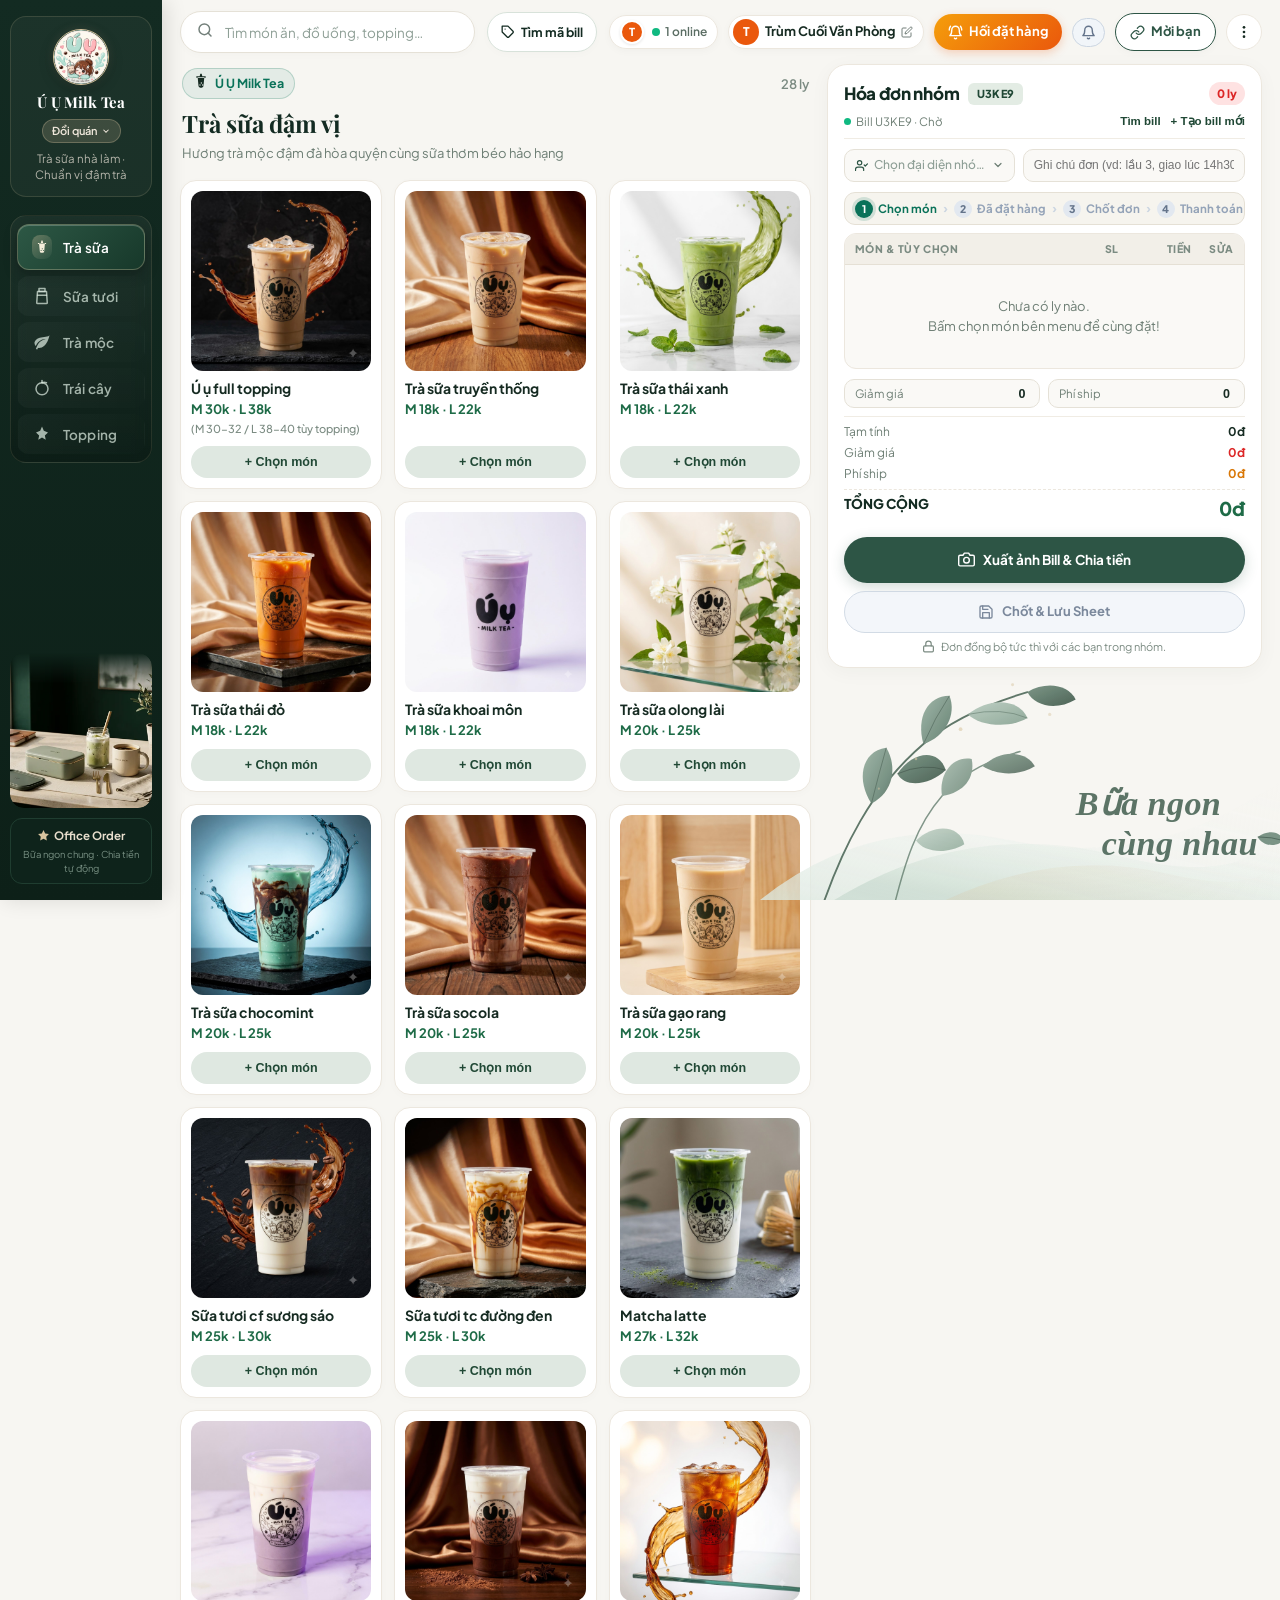
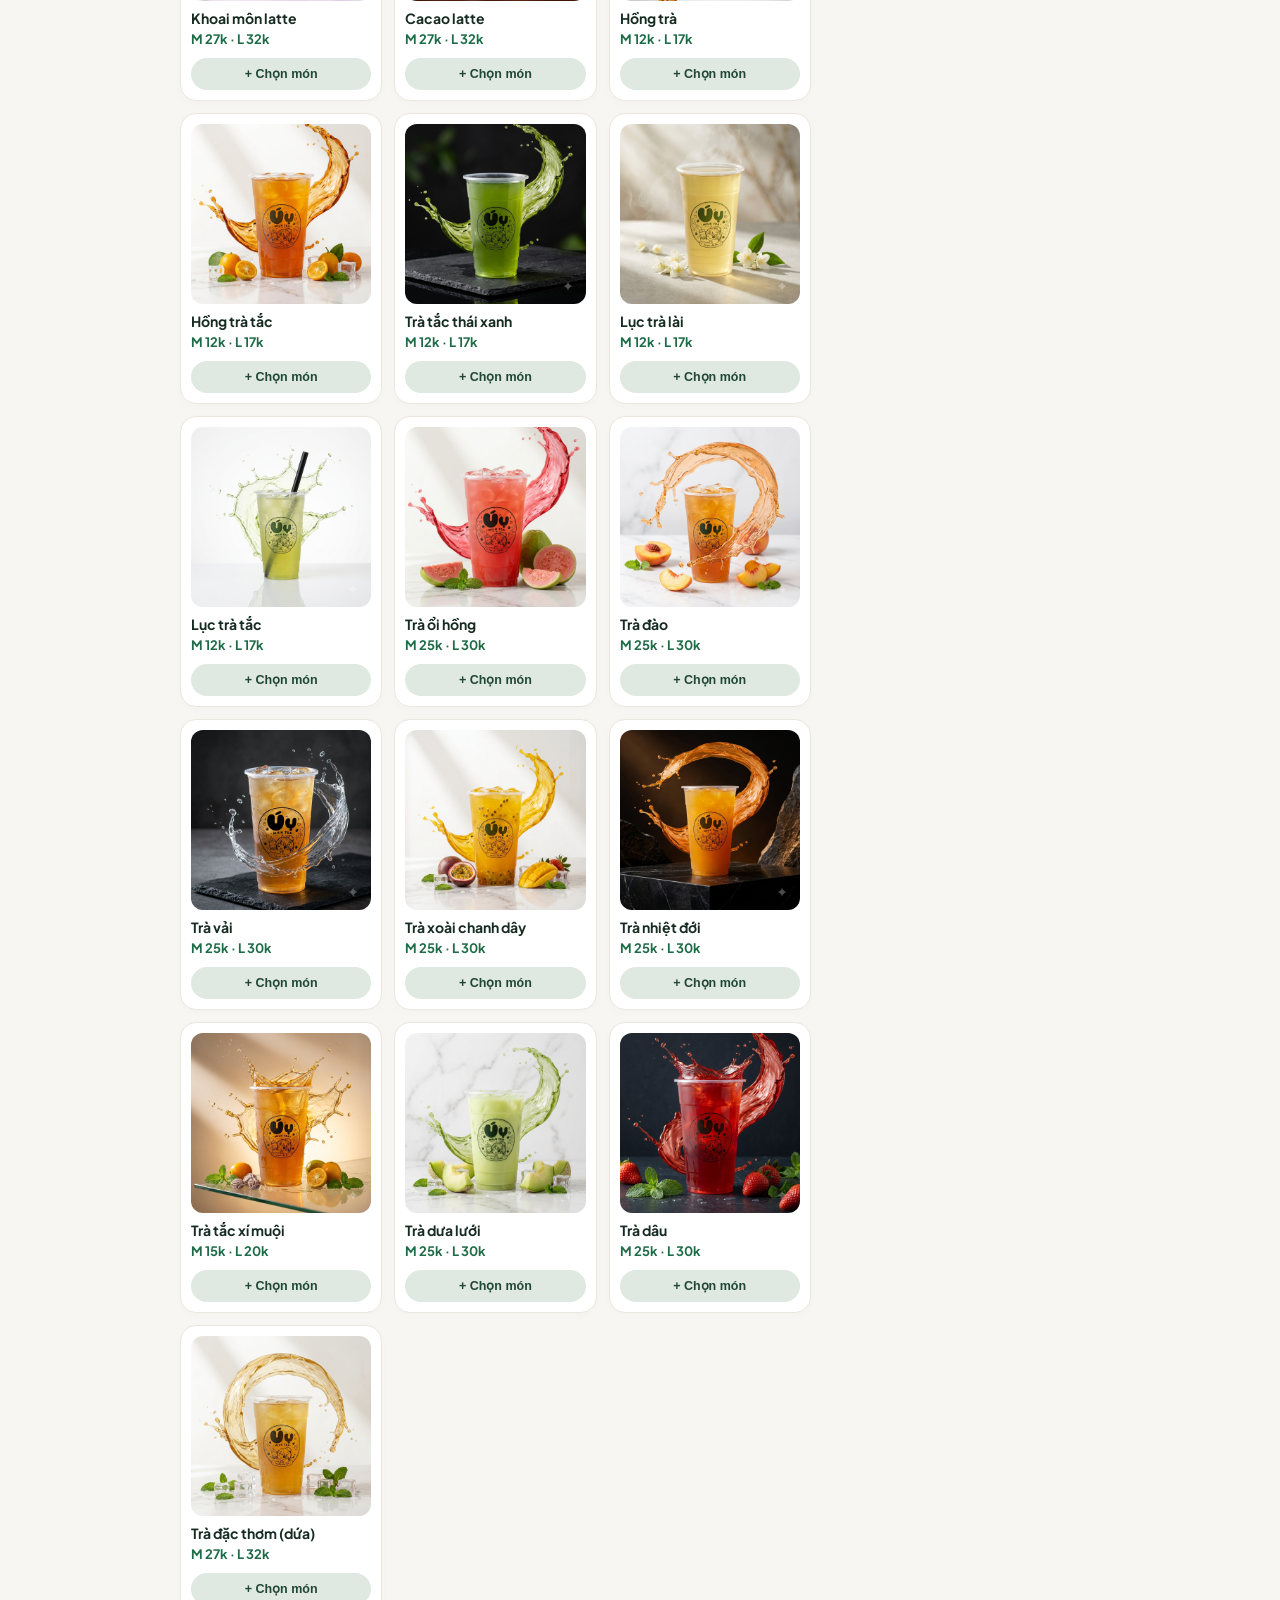
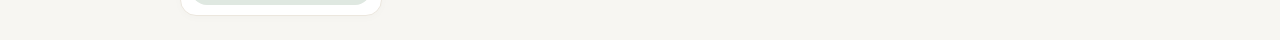
==== commit fc1de128: "feat(pos-live): add 'Đã đặt hàng' (orderPlaced) stage with 4-step UI/UX and targeted Web Push" ====
--- a/pos-live/index.html
+++ b/pos-live/index.html
@@ -289,20 +289,25 @@
           <input id="orderNote" type="text" placeholder="Ghi chú đơn (vd: lầu 3, giao lúc 14h30)…" autocomplete="off">
         </div>
 
-        <!-- Order Lifecycle Stepper (1. Đặt món -> 2. Chốt đơn -> 3. Thanh toán) -->
+        <!-- Order Lifecycle Stepper (1. Chọn món -> 2. Đã đặt hàng -> 3. Chốt đơn -> 4. Thanh toán) -->
         <div class="order-steps-bar" id="orderStepsBar" aria-label="Tiến trình đơn hàng">
           <div class="order-step is-active" id="orderStep1">
             <span class="order-step-num">1</span>
-            <span class="order-step-lbl">Đặt món</span>
+            <span class="order-step-lbl">Chọn món</span>
           </div>
           <span class="order-step-sep" aria-hidden="true">›</span>
           <div class="order-step" id="orderStep2">
             <span class="order-step-num">2</span>
-            <span class="order-step-lbl">Chốt đơn</span>
+            <span class="order-step-lbl">Đã đặt hàng</span>
           </div>
           <span class="order-step-sep" aria-hidden="true">›</span>
           <div class="order-step" id="orderStep3">
             <span class="order-step-num">3</span>
+            <span class="order-step-lbl">Chốt đơn</span>
+          </div>
+          <span class="order-step-sep" aria-hidden="true">›</span>
+          <div class="order-step" id="orderStep4">
+            <span class="order-step-num">4</span>
             <span class="order-step-lbl">Thanh toán</span>
           </div>
         </div>
@@ -311,9 +316,13 @@
         <div class="host-tools-bar" id="hostToolsBar" hidden>
           <span class="order-status-pill" id="orderSubmittedBadge">
             <svg width="12" height="12" viewBox="0 0 24 24" fill="none" stroke="currentColor" stroke-width="2.2" stroke-linecap="round" stroke-linejoin="round"><circle cx="12" cy="12" r="10"/><polyline points="12 6 12 12 16 14"/></svg>
-            <span id="orderSubmittedBadgeText">Đang đặt món</span>
+            <span id="orderSubmittedBadgeText">Đang chọn món</span>
           </span>
           <div class="host-tools-actions" id="hostOnlyActions" hidden>
+            <button type="button" class="btn-host-tool btn-host-placed" id="btnToggleOrderPlaced" hidden title="Đánh dấu đã gửi đơn đặt hàng sang quán (khóa chọn món, chưa mở thanh toán)">
+              <svg width="13" height="13" viewBox="0 0 24 24" fill="none" stroke="currentColor" stroke-width="2.2" stroke-linecap="round" stroke-linejoin="round"><path d="M22 2L11 13"/><polygon points="22 2 15 22 11 13 2 9 22 2"/></svg>
+              <span id="btnOrderPlacedLabel">Đã đặt hàng</span>
+            </button>
             <button type="button" class="btn-host-tool" id="btnOpenHostQr" title="Thêm hoặc sửa mã QR thanh toán của đại diện">
               <svg width="13" height="13" viewBox="0 0 24 24" fill="none" stroke="currentColor" stroke-width="2.2" stroke-linecap="round" stroke-linejoin="round"><rect x="3" y="3" width="7" height="7"/><rect x="14" y="3" width="7" height="7"/><rect x="3" y="14" width="7" height="7"/><rect x="14" y="14" width="3" height="3"/><line x1="21" y1="14" x2="21" y2="21"/><line x1="14" y1="21" x2="21" y2="21"/></svg>
               <span id="btnHostQrLabel">Thêm QR</span>
--- a/pos-live/style.css
+++ b/pos-live/style.css
@@ -5763,11 +5763,50 @@
 .mobile-urge-btn[hidden] {
   display: none !important;
 }
-
-
-
-
-
-
-
-
+.order-status-pill.is-placed {
+  background: #EEF2FF;
+  color: #4338CA;
+  border-color: #C7D2FE;
+}
+.btn-host-tool.btn-host-placed {
+  background: #EEF2FF;
+  color: #4338CA;
+  border-color: #C7D2FE;
+}
+.btn-host-tool.btn-host-placed:hover:not(:disabled) {
+  background: #4F46E5;
+  color: #FFFFFF;
+  border-color: #4F46E5;
+}
+.btn-host-tool.btn-host-placed.is-placed-active {
+  background: #4F46E5;
+  color: #FFFFFF;
+  border-color: #4F46E5;
+}
+.btn-host-tool.btn-host-placed.is-placed-active:hover:not(:disabled) {
+  background: #3730A3;
+  border-color: #3730A3;
+}
+@media (max-width: 600px) {
+  .order-steps-bar {
+    gap: 3px;
+    padding: 5px 7px;
+  }
+  .order-step {
+    font-size: 10.5px;
+    gap: 3px;
+  }
+  .order-step-num {
+    width: 16px;
+    height: 16px;
+    font-size: 9.5px;
+  }
+}
+
+
+
+
+
+
+
+
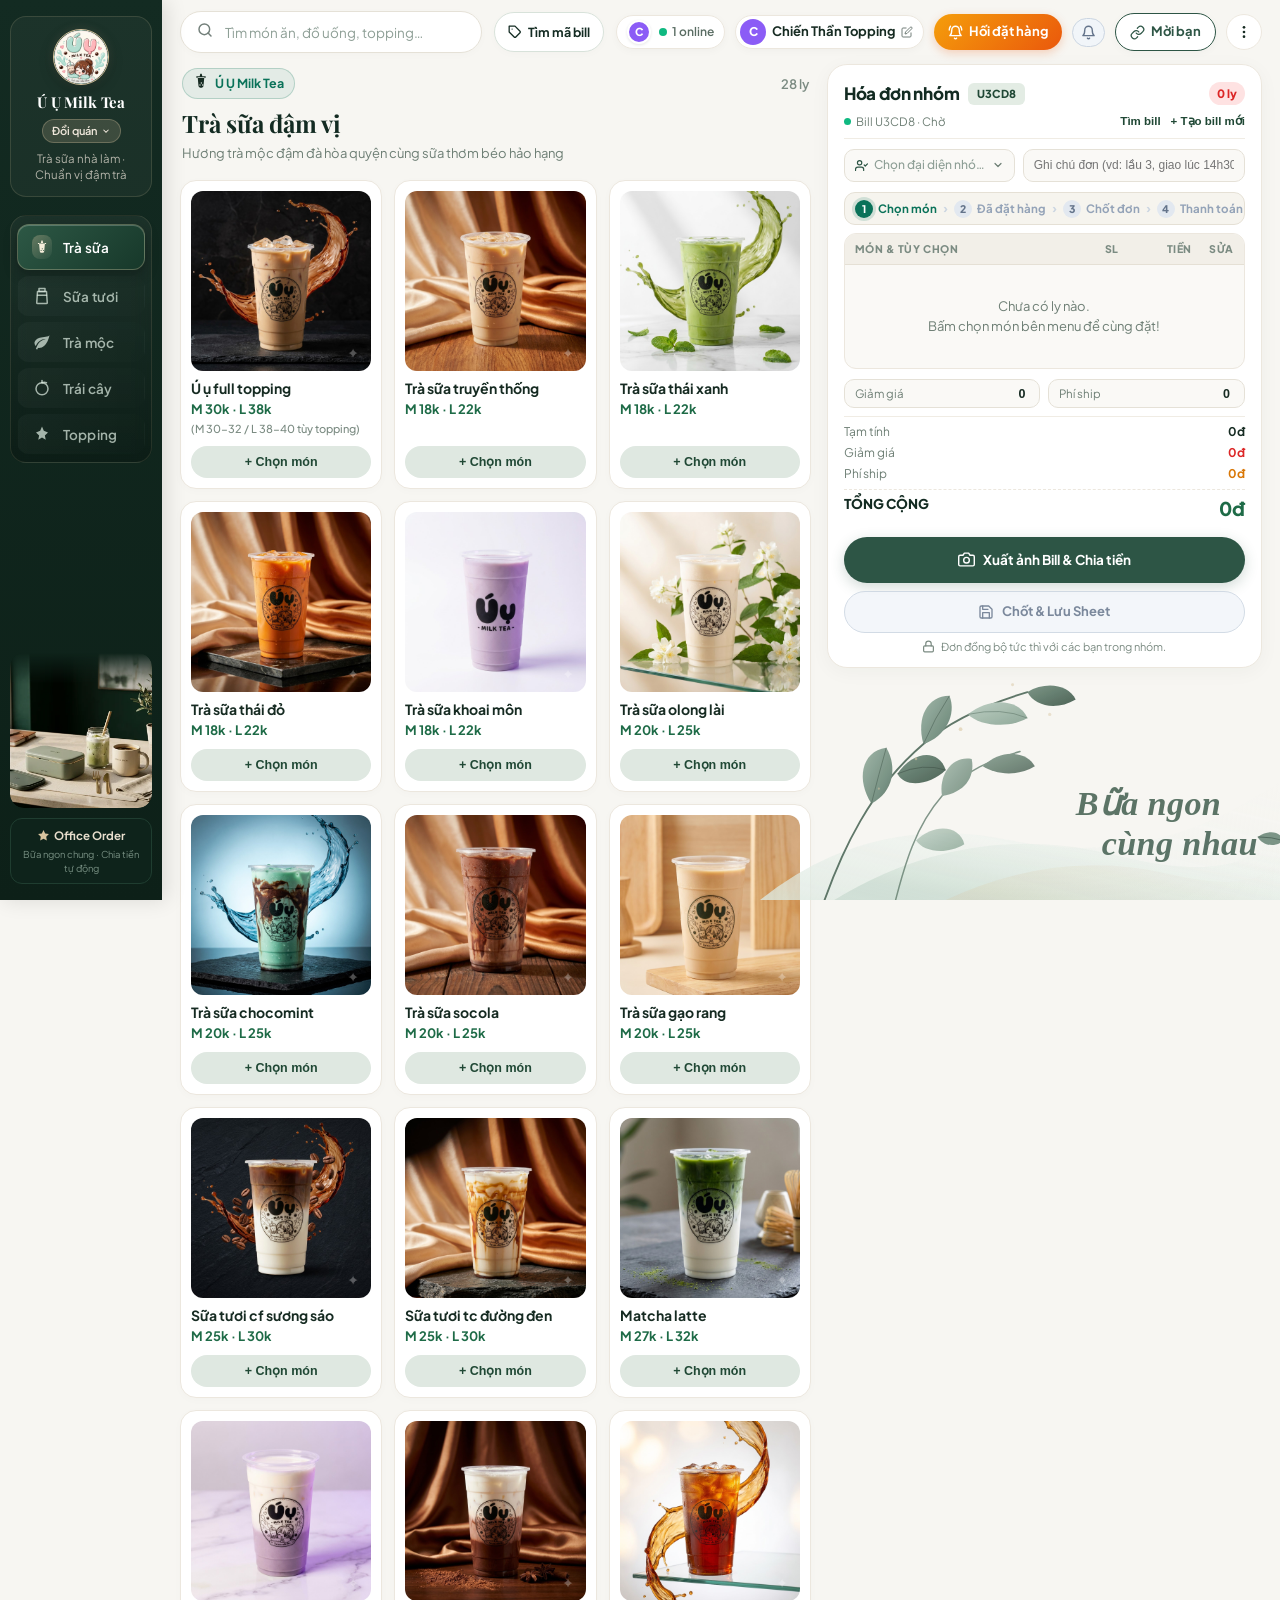
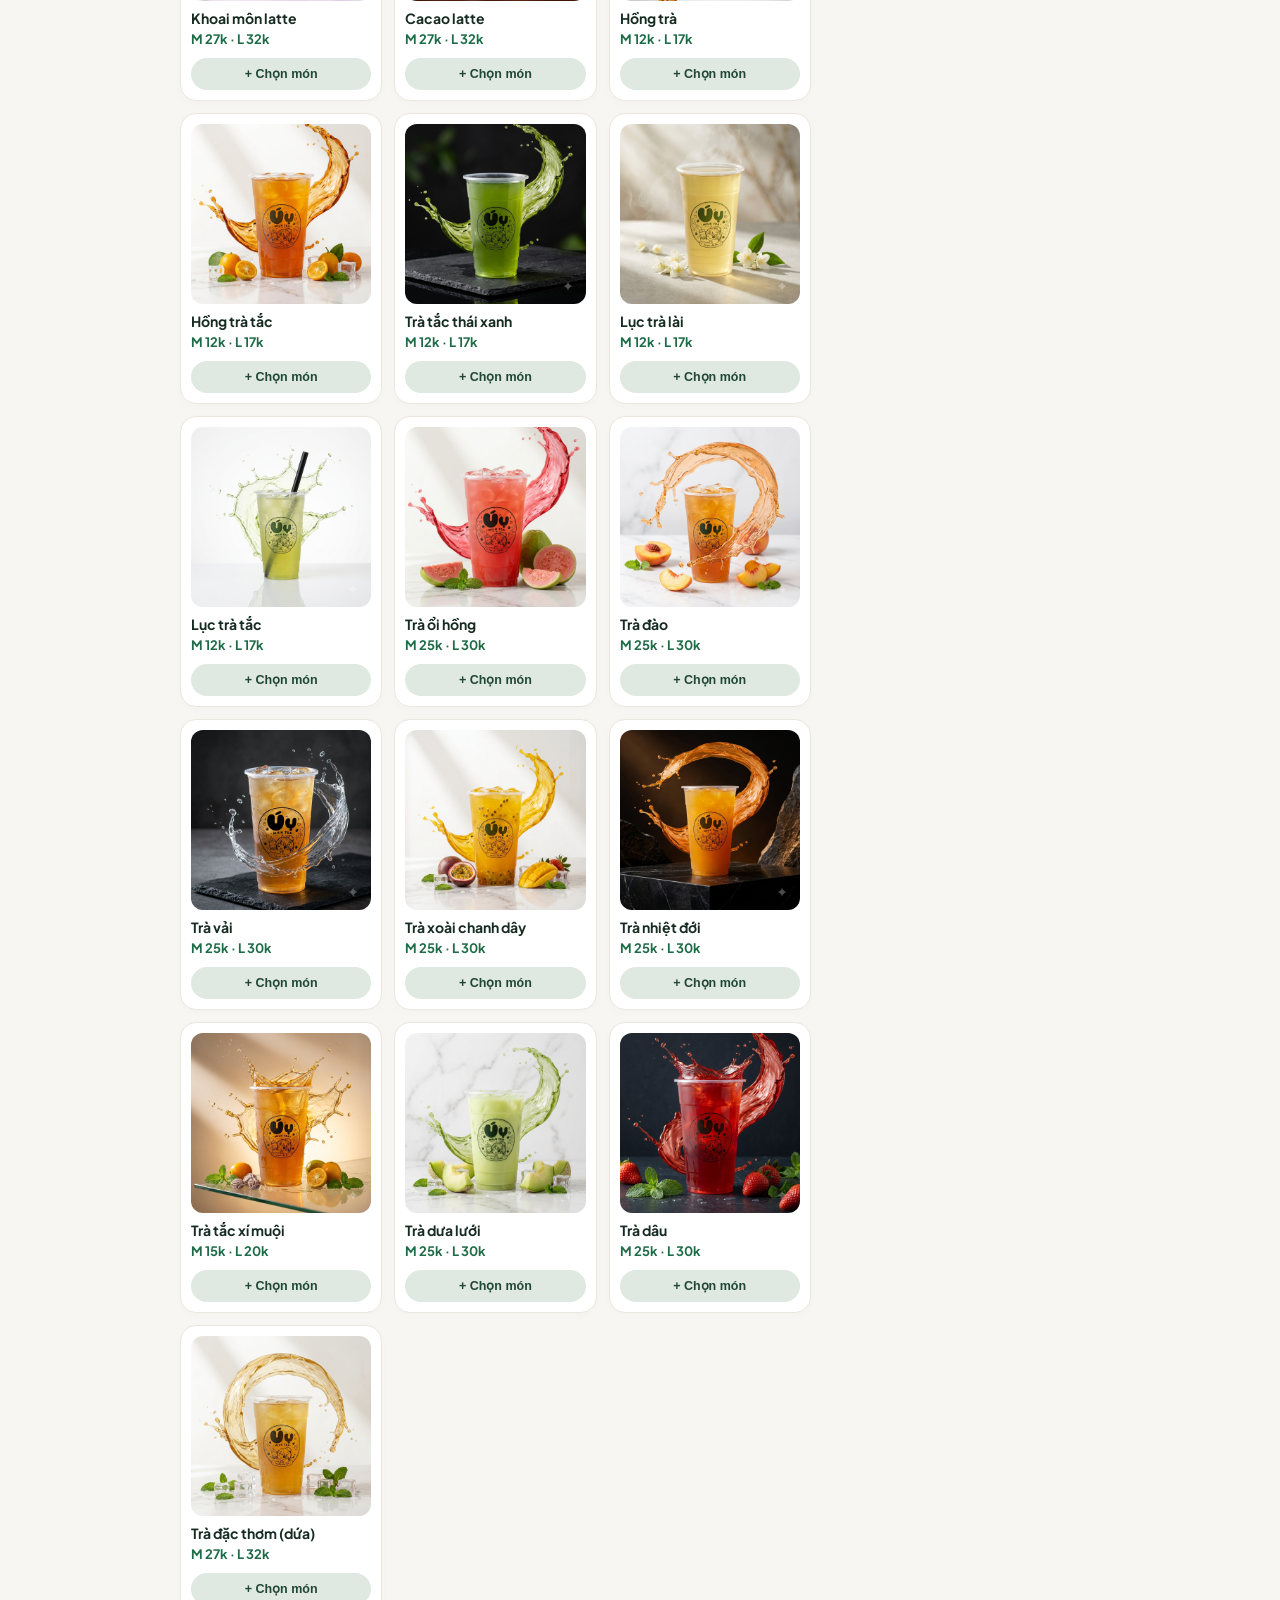
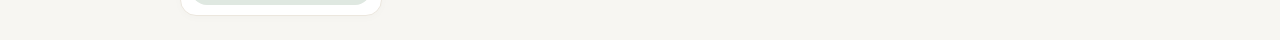
==== commit b36eeadd: "feat(pos-live): add Worker /bills/clear endpoint and UI buttons to clear/delete bill history" ====
--- a/pos-live/index.html
+++ b/pos-live/index.html
@@ -709,7 +709,8 @@
       <div class="bill-search-status" id="billSearchStatus" hidden></div>
       <div class="bill-search-results" id="billSearchResults"></div>
     </div>
-    <div class="modal-footer">
+    <div class="modal-footer bill-search-footer">
+      <button class="btn ghost btn-clear-bill-hist" id="btnClearBillHistory" type="button" title="Xóa toàn bộ danh sách bill cũ trên phòng Live &amp; bộ nhớ máy">🗑 Dọn sạch danh sách</button>
       <button class="btn ghost" id="btnCloseBillSearchBtn" type="button">Đóng</button>
     </div>
   </div>
--- a/pos-live/style.css
+++ b/pos-live/style.css
@@ -5787,6 +5787,50 @@
   background: #3730A3;
   border-color: #3730A3;
 }
+.bill-search-footer {
+  display: flex;
+  justify-content: space-between;
+  align-items: center;
+  gap: 8px;
+}
+.btn-clear-bill-hist {
+  color: #DC2626;
+  border-color: #FECACA;
+  background: #FEF2F2;
+  font-size: 12px;
+}
+.btn-clear-bill-hist:hover {
+  background: #FEE2E2;
+  border-color: #F87171;
+  color: #B91C1C;
+}
+.bill-result-actions {
+  display: flex;
+  align-items: center;
+  gap: 6px;
+  flex-shrink: 0;
+}
+.btn-del-bill-item {
+  width: 26px;
+  height: 26px;
+  border-radius: 50%;
+  border: 1px solid #E2E8F0;
+  background: #FFFFFF;
+  color: #94A3B8;
+  font-size: 16px;
+  line-height: 1;
+  display: inline-flex;
+  align-items: center;
+  justify-content: center;
+  cursor: pointer;
+  padding: 0;
+  transition: all 0.15s;
+}
+.btn-del-bill-item:hover {
+  background: #FEE2E2;
+  border-color: #FCA5A5;
+  color: #DC2626;
+}
 @media (max-width: 600px) {
   .order-steps-bar {
     gap: 3px;
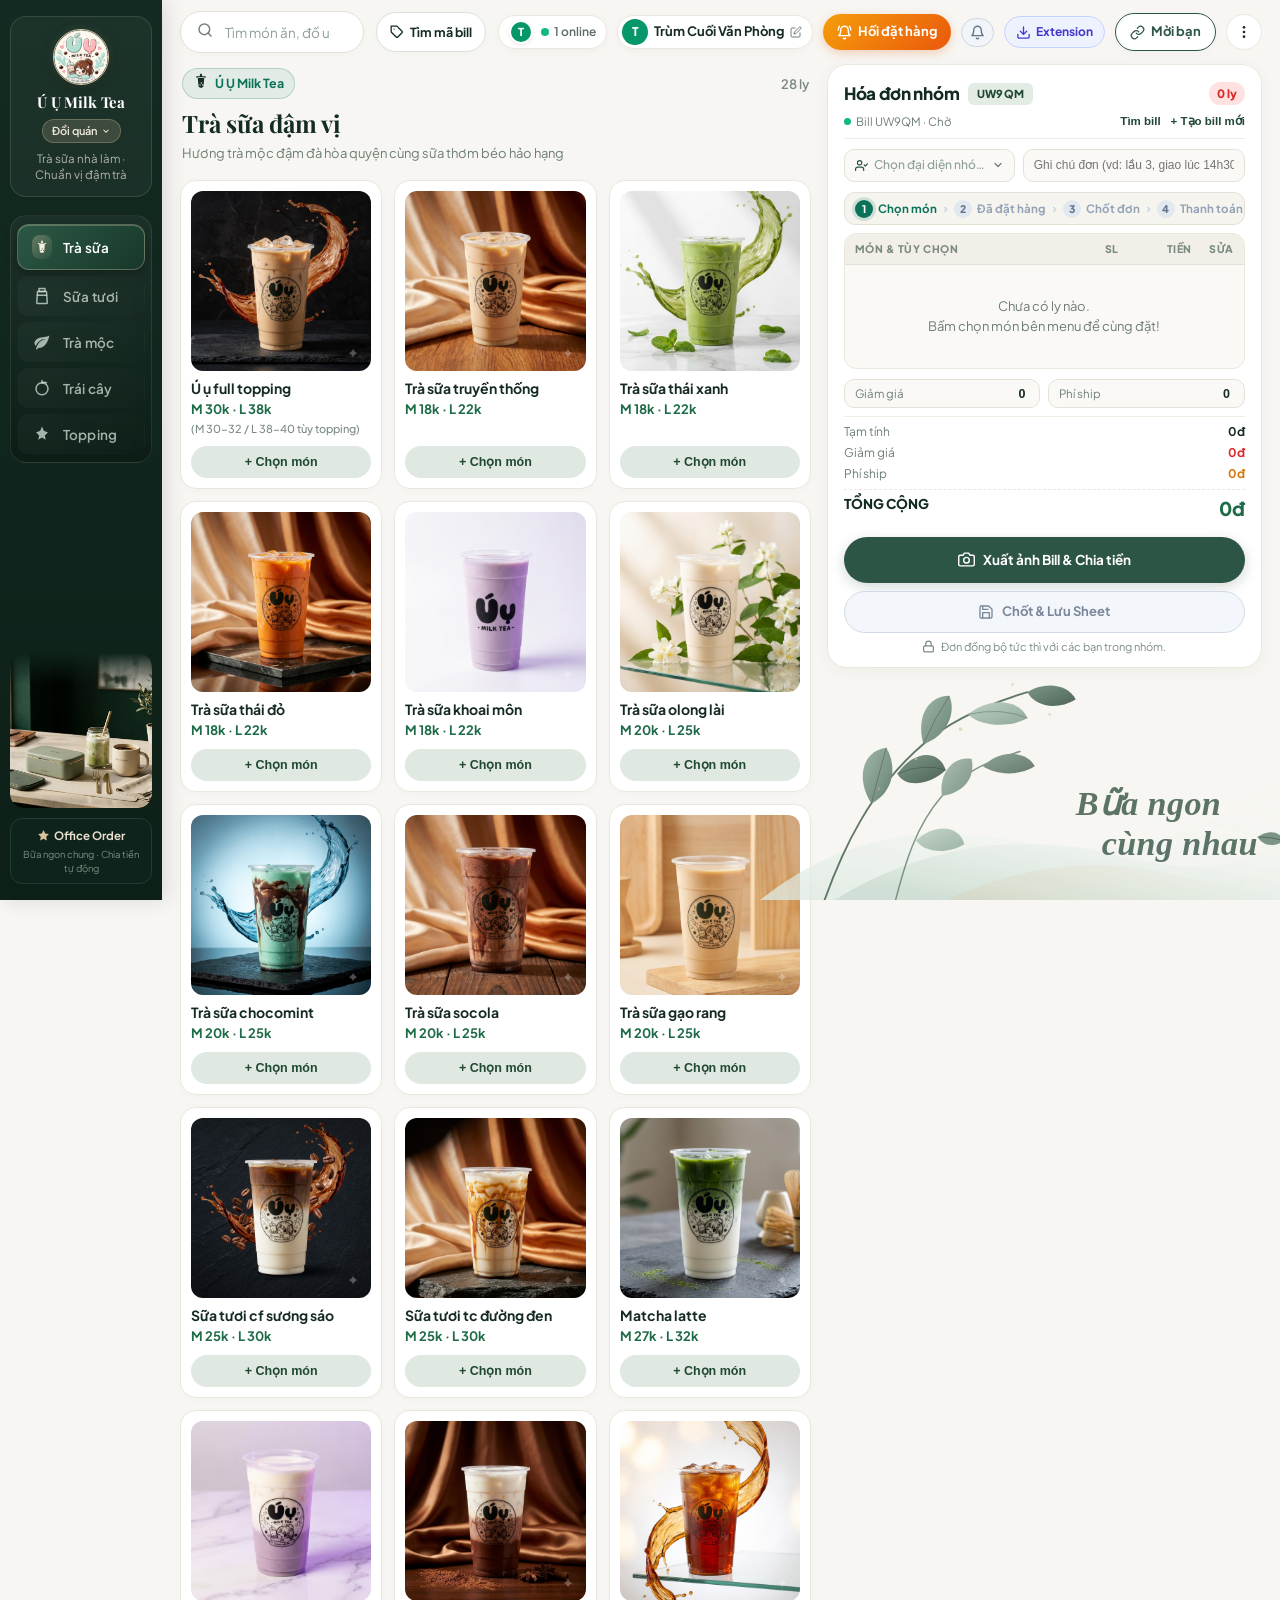
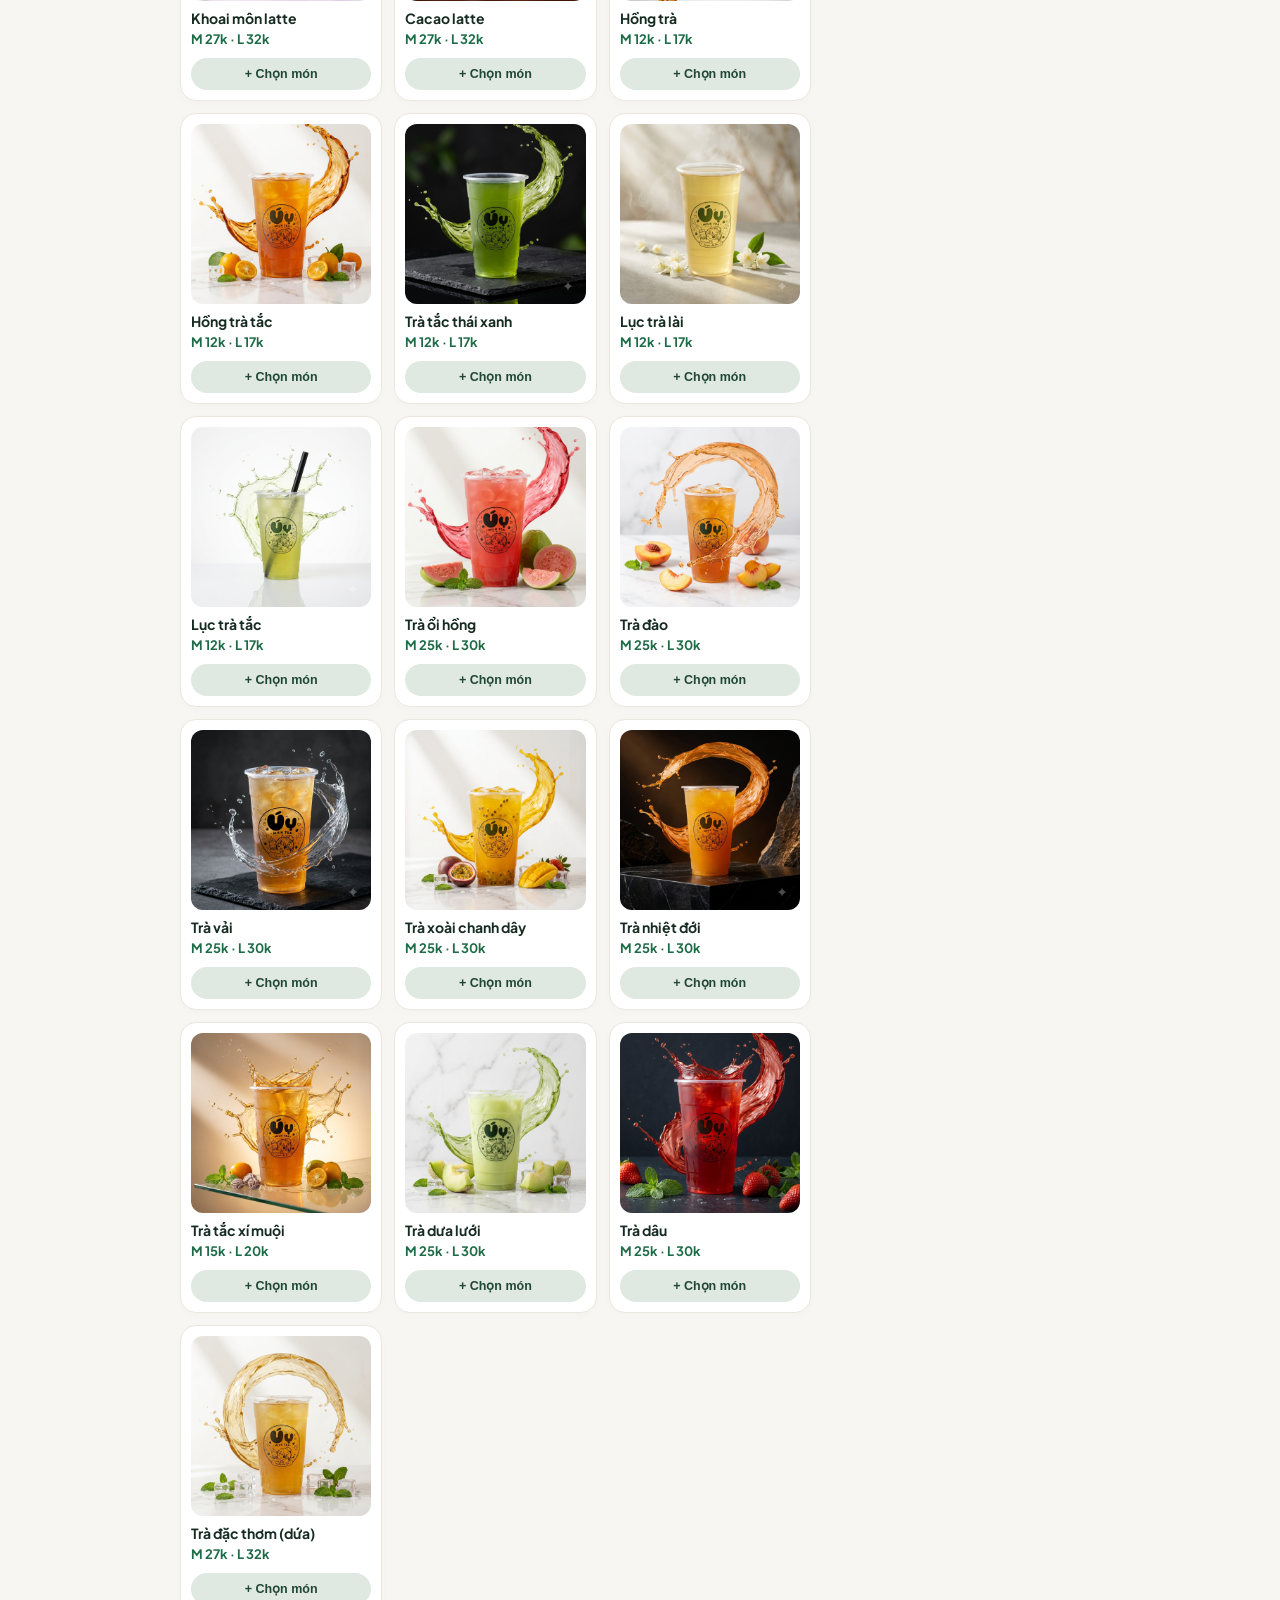
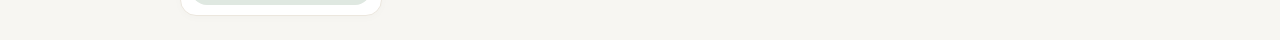
==== commit a32d5dad: "feat(pos-live): add Chrome Extension download button and 30s install modal" ====
--- a/pos-live/index.html
+++ b/pos-live/index.html
@@ -177,6 +177,16 @@
           <span class="notif-top-label" id="notifTopbarText">Bật TB</span>
         </button>
 
+        <!-- Download Chrome Extension Button -->
+        <button class="btn btn-ext-top" id="btnDownloadExtTopbar" type="button" title="Tải Chrome Extension nhận thông báo &amp; loa thoại kể cả khi tắt tab">
+          <svg width="15" height="15" viewBox="0 0 24 24" fill="none" stroke="currentColor" stroke-width="2.1" stroke-linecap="round" stroke-linejoin="round">
+            <path d="M21 15v4a2 2 0 0 1-2 2H5a2 2 0 0 1-2-2v-4"/>
+            <polyline points="7 10 12 15 17 10"/>
+            <line x1="12" y1="15" x2="12" y2="3"/>
+          </svg>
+          <span class="ext-top-label">Extension</span>
+        </button>
+
         <!-- Share Bill Link with SVG -->
         <button class="btn btn-share" id="btnShare" type="button" title="Copy link để mời bạn bè cùng chọn món">
           <svg width="15" height="15" viewBox="0 0 24 24" fill="none" stroke="currentColor" stroke-width="2" stroke-linecap="round" stroke-linejoin="round">
@@ -217,6 +227,10 @@
             <button class="dropdown-item" id="btnMenuNotifPerm" type="button">
               <svg width="15" height="15" viewBox="0 0 24 24" fill="none" stroke="currentColor" stroke-width="2" stroke-linecap="round" stroke-linejoin="round" style="vertical-align:-2px;margin-right:6px;"><path d="M18 8A6 6 0 0 0 6 8c0 7-3 9-3 9h18s-3-2-3-9"/><path d="M13.73 21a2 2 0 0 1-3.46 0"/></svg>
               <span id="menuNotifPermText">Bật thông báo ngoài app</span>
+            </button>
+            <button class="dropdown-item" id="btnMenuDownloadExt" type="button">
+              <svg width="15" height="15" viewBox="0 0 24 24" fill="none" stroke="currentColor" stroke-width="2" stroke-linecap="round" stroke-linejoin="round" style="vertical-align:-2px;margin-right:6px;"><path d="M21 15v4a2 2 0 0 1-2 2H5a2 2 0 0 1-2-2v-4"/><polyline points="7 10 12 15 17 10"/><line x1="12" y1="15" x2="12" y2="3"/></svg>
+              Tải Chrome Extension (thông báo nền)
             </button>
             <button class="dropdown-item" id="btnMenuInstallPwa" type="button" hidden>
               <svg width="15" height="15" viewBox="0 0 24 24" fill="none" stroke="currentColor" stroke-width="2" stroke-linecap="round" stroke-linejoin="round" style="vertical-align:-2px;margin-right:6px;"><path d="M21 15v4a2 2 0 0 1-2 2H5a2 2 0 0 1-2-2v-4"/><polyline points="7 10 12 15 17 10"/><line x1="12" y1="15" x2="12" y2="3"/></svg>
@@ -1305,6 +1319,41 @@
   </div>
 </div>
 
+<!-- MODAL 12: TẢI & CÀI ĐẶT CHROME EXTENSION -->
+<div class="modal" id="extDownloadModal" hidden>
+  <div class="modal-box modal-sm ext-download-box">
+    <div class="modal-head">
+      <div>
+        <h3>🧩 Tải Chrome Extension</h3>
+        <p class="modal-sub">Nhận thông báo &amp; phát loa thoại .mp3 ngay cả khi đã tắt tab web</p>
+      </div>
+      <button class="btn-close" id="btnCloseExtModal" type="button" aria-label="Đóng">
+        <svg width="16" height="16" viewBox="0 0 24 24" fill="none" stroke="currentColor" stroke-width="2.5" stroke-linecap="round" stroke-linejoin="round"><line x1="18" y1="6" x2="6" y2="18"/><line x1="6" y1="6" x2="18" y2="18"/></svg>
+      </button>
+    </div>
+    <div class="modal-body ext-download-body">
+      <a class="btn btn-primary ext-download-cta" id="btnExtDriveLink" href="https://drive.google.com/file/d/1dDqiO3vLnd2ETAmJ6i4WwyVIfM1gh2bJ/view?usp=sharing" target="_blank" rel="noopener noreferrer">
+        <svg width="16" height="16" viewBox="0 0 24 24" fill="none" stroke="currentColor" stroke-width="2.3" stroke-linecap="round" stroke-linejoin="round"><path d="M21 15v4a2 2 0 0 1-2 2H5a2 2 0 0 1-2-2v-4"/><polyline points="7 10 12 15 17 10"/><line x1="12" y1="15" x2="12" y2="3"/></svg>
+        Tải gói Extension (.zip) từ Google Drive
+      </a>
+      <div class="ext-install-steps">
+        <div class="ext-step-title">Hướng dẫn cài nhanh trong 30 giây (Chrome / Edge / Brave):</div>
+        <ol>
+          <li>Bấm nút tải ở trên rồi <strong>giải nén</strong> file vừa tải về máy.</li>
+          <li>
+            Mở tab mới, dán địa chỉ <code>chrome://extensions</code>
+            <button type="button" class="btn-copy-ext-url" id="btnCopyChromeExtUrl">Copy</button>
+          </li>
+          <li>Bật <strong>Developer mode</strong> (góc trên bên phải) → bấm <strong>Load unpacked</strong> → chọn thư mục vừa giải nén.</li>
+        </ol>
+      </div>
+    </div>
+    <div class="modal-footer urge-modal-footer">
+      <button class="btn ghost" id="btnCloseExtModalBtn" type="button">Đóng</button>
+    </div>
+  </div>
+</div>
+
 <!-- TOAST NOTIFICATION -->
 <div class="toast" id="toast" hidden></div>
 
--- a/pos-live/style.css
+++ b/pos-live/style.css
@@ -5831,6 +5831,101 @@
   border-color: #FCA5A5;
   color: #DC2626;
 }
+
+/* ================= DOWNLOAD CHROME EXTENSION BUTTON & MODAL ================= */
+.btn-ext-top {
+  display: inline-flex;
+  align-items: center;
+  gap: 5px;
+  padding: 6px 11px;
+  border-radius: 999px;
+  border: 1px solid #C7D2FE;
+  background: #EEF2FF;
+  color: #4338CA;
+  font-size: 12px;
+  font-weight: 700;
+  cursor: pointer;
+  white-space: nowrap;
+  transition: all 0.16s ease;
+}
+.btn-ext-top:hover {
+  background: #4F46E5;
+  border-color: #4F46E5;
+  color: #FFFFFF;
+}
+.btn-ext-top[hidden] {
+  display: none !important;
+}
+@media (max-width: 760px) {
+  .btn-ext-top {
+    display: none !important;
+  }
+}
+.ext-download-box {
+  max-width: 440px;
+}
+.ext-download-body {
+  display: flex;
+  flex-direction: column;
+  gap: 14px;
+}
+.ext-download-cta {
+  display: inline-flex;
+  align-items: center;
+  justify-content: center;
+  gap: 8px;
+  width: 100%;
+  padding: 11px 16px;
+  border-radius: 12px;
+  text-decoration: none;
+  font-weight: 800;
+  font-size: 13.5px;
+}
+.ext-install-steps {
+  background: #F8FAF9;
+  border: 1px solid #E2E8E4;
+  border-radius: 12px;
+  padding: 12px 14px;
+  font-size: 12.5px;
+  color: #334155;
+  line-height: 1.55;
+}
+.ext-step-title {
+  font-weight: 800;
+  color: #0F172A;
+  margin-bottom: 6px;
+}
+.ext-install-steps ol {
+  margin: 0;
+  padding-left: 18px;
+  display: flex;
+  flex-direction: column;
+  gap: 5px;
+}
+.ext-install-steps code {
+  background: #E2E8F0;
+  color: #0F172A;
+  padding: 1px 6px;
+  border-radius: 5px;
+  font-size: 11.5px;
+  font-weight: 700;
+}
+.btn-copy-ext-url {
+  margin-left: 4px;
+  padding: 1px 7px;
+  border-radius: 6px;
+  border: 1px solid #CBD5E1;
+  background: #FFFFFF;
+  color: #0A7259;
+  font: inherit;
+  font-size: 11px;
+  font-weight: 700;
+  cursor: pointer;
+}
+.btn-copy-ext-url:hover {
+  background: #ECFDF5;
+  border-color: #0A7259;
+}
 @media (max-width: 600px) {
   .order-steps-bar {
     gap: 3px;
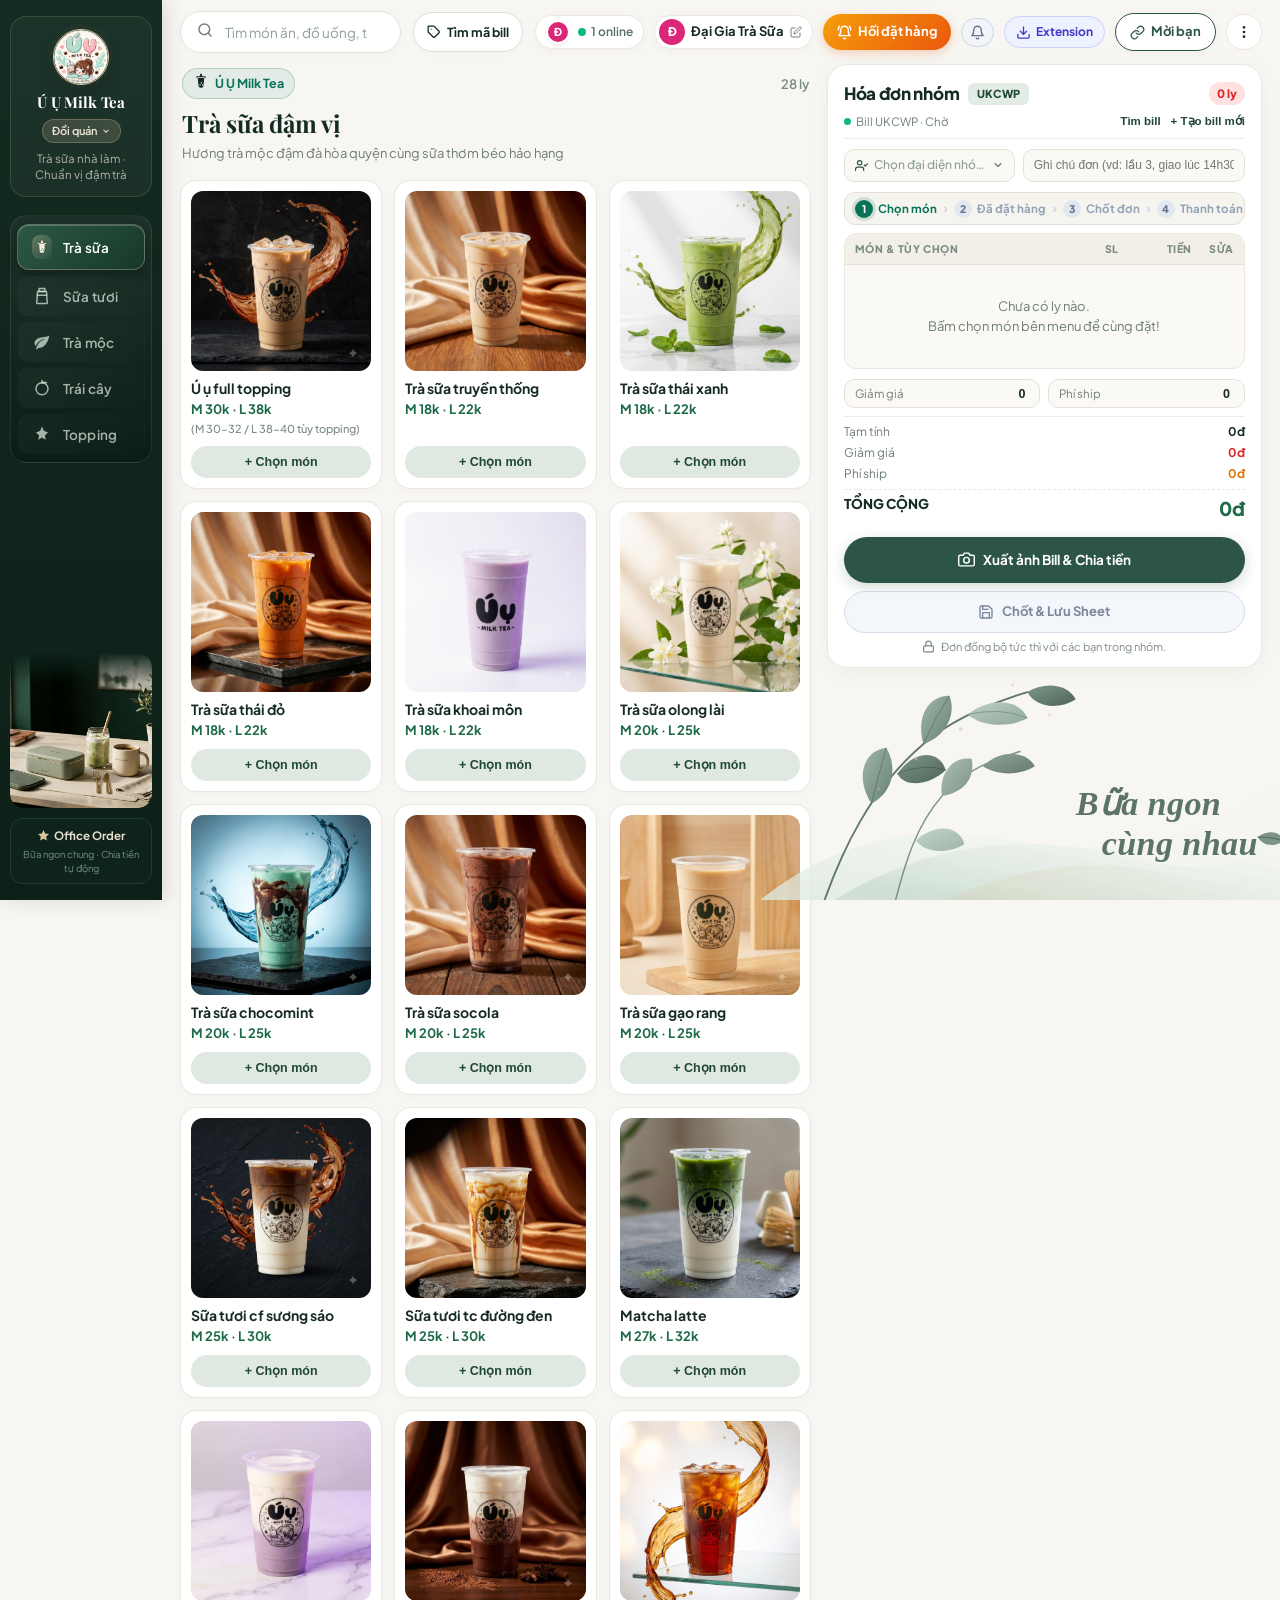
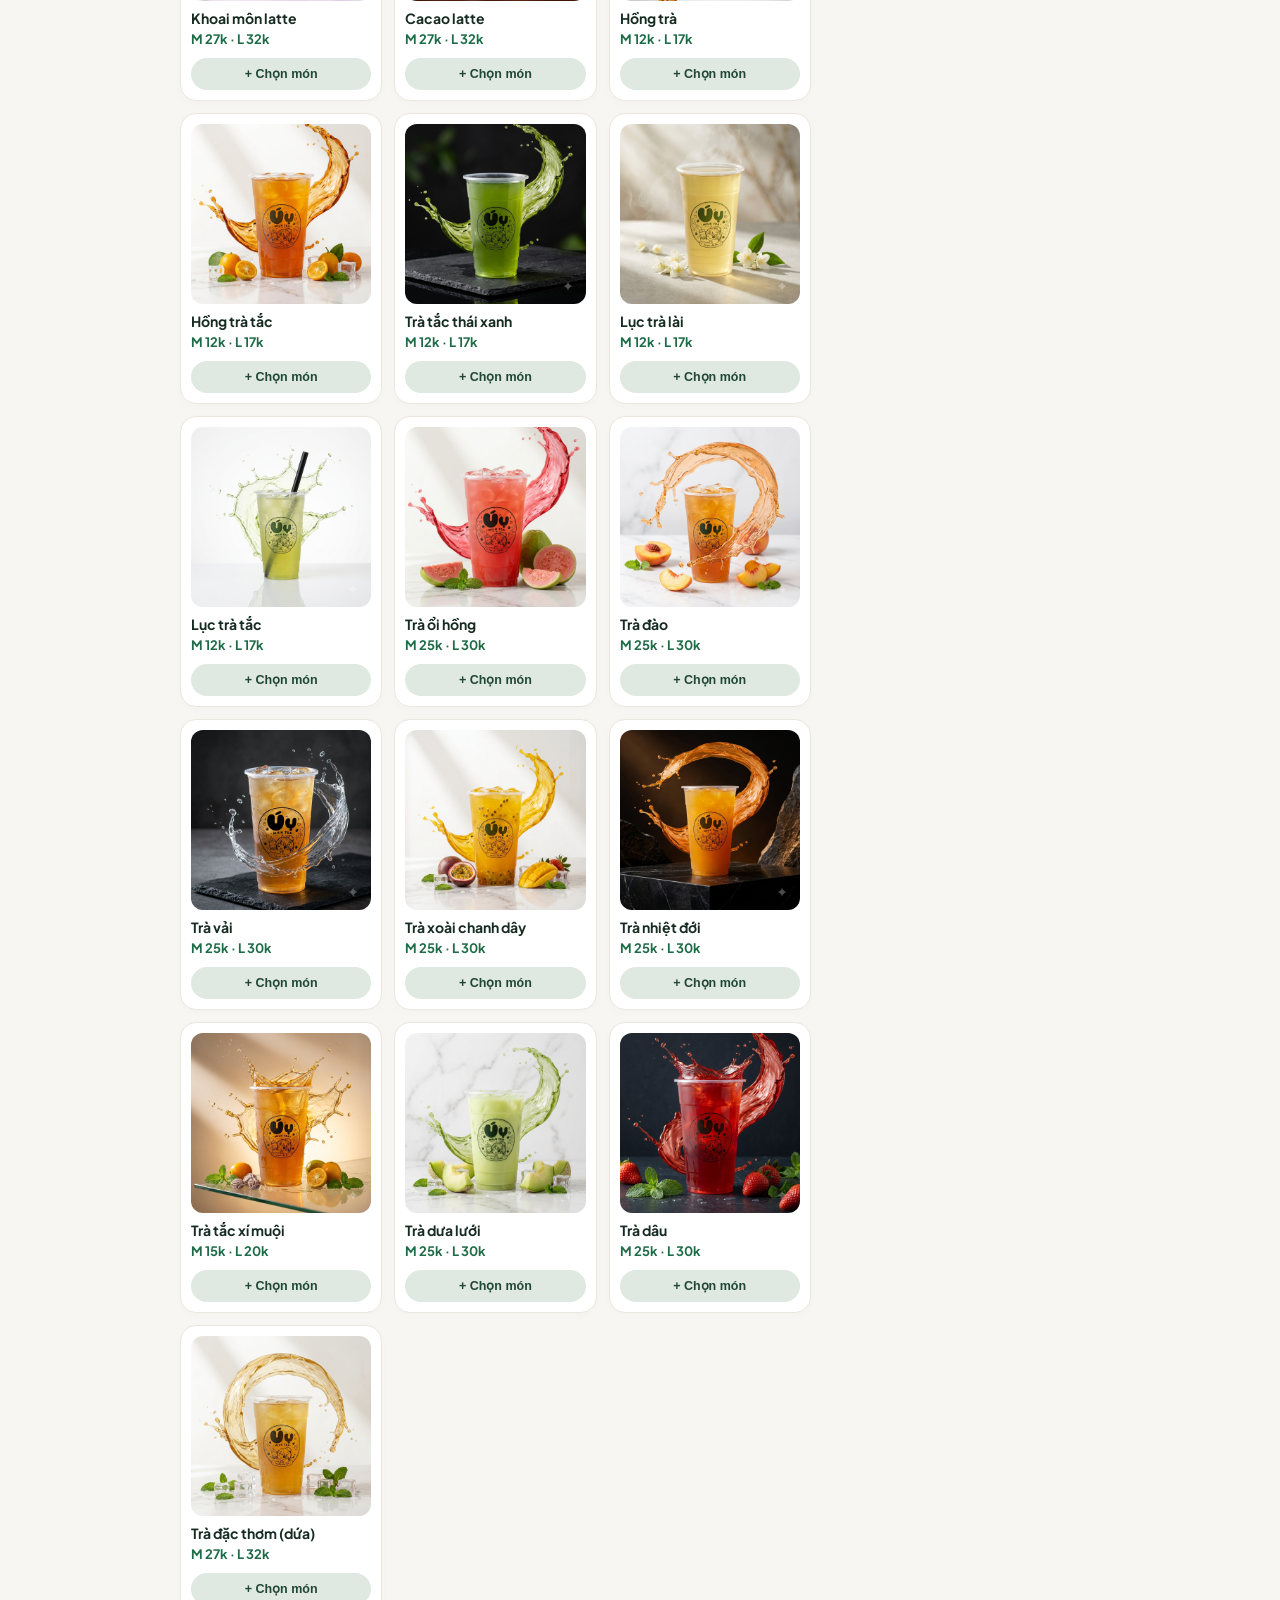
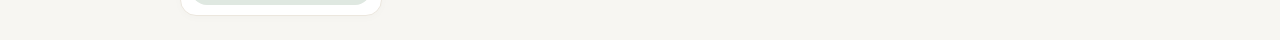
==== commit 826c935b: "fix(bills): only allow deleting finalized (submitted) bills in UI and Worker" ====
--- a/pos-live/index.html
+++ b/pos-live/index.html
@@ -724,7 +724,7 @@
       <div class="bill-search-results" id="billSearchResults"></div>
     </div>
     <div class="modal-footer bill-search-footer">
-      <button class="btn ghost btn-clear-bill-hist" id="btnClearBillHistory" type="button" title="Xóa toàn bộ danh sách bill cũ trên phòng Live &amp; bộ nhớ máy">🗑 Dọn sạch danh sách</button>
+      <button class="btn ghost btn-clear-bill-hist" id="btnClearBillHistory" type="button" title="Chỉ xóa các bill đã chốt; bill đang đặt sẽ được giữ nguyên">🗑 Xóa bill đã chốt</button>
       <button class="btn ghost" id="btnCloseBillSearchBtn" type="button">Đóng</button>
     </div>
   </div>
